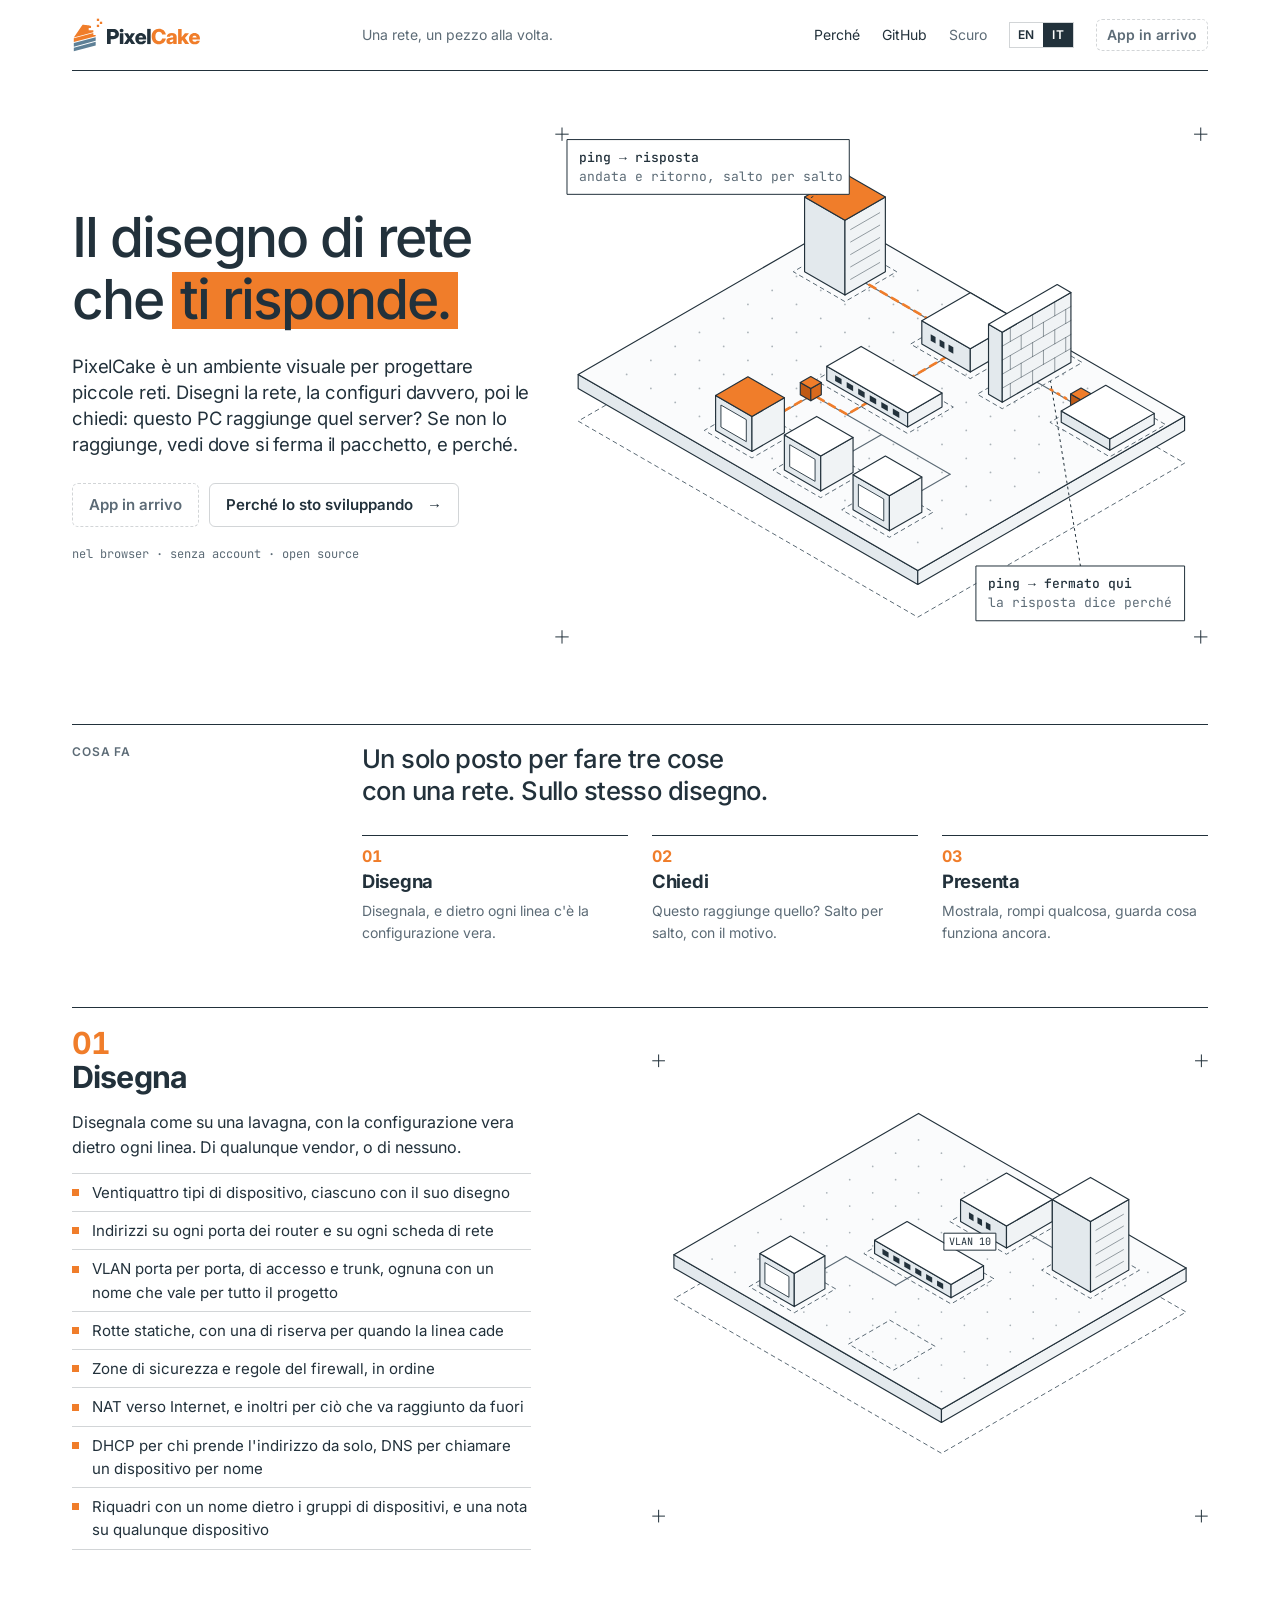
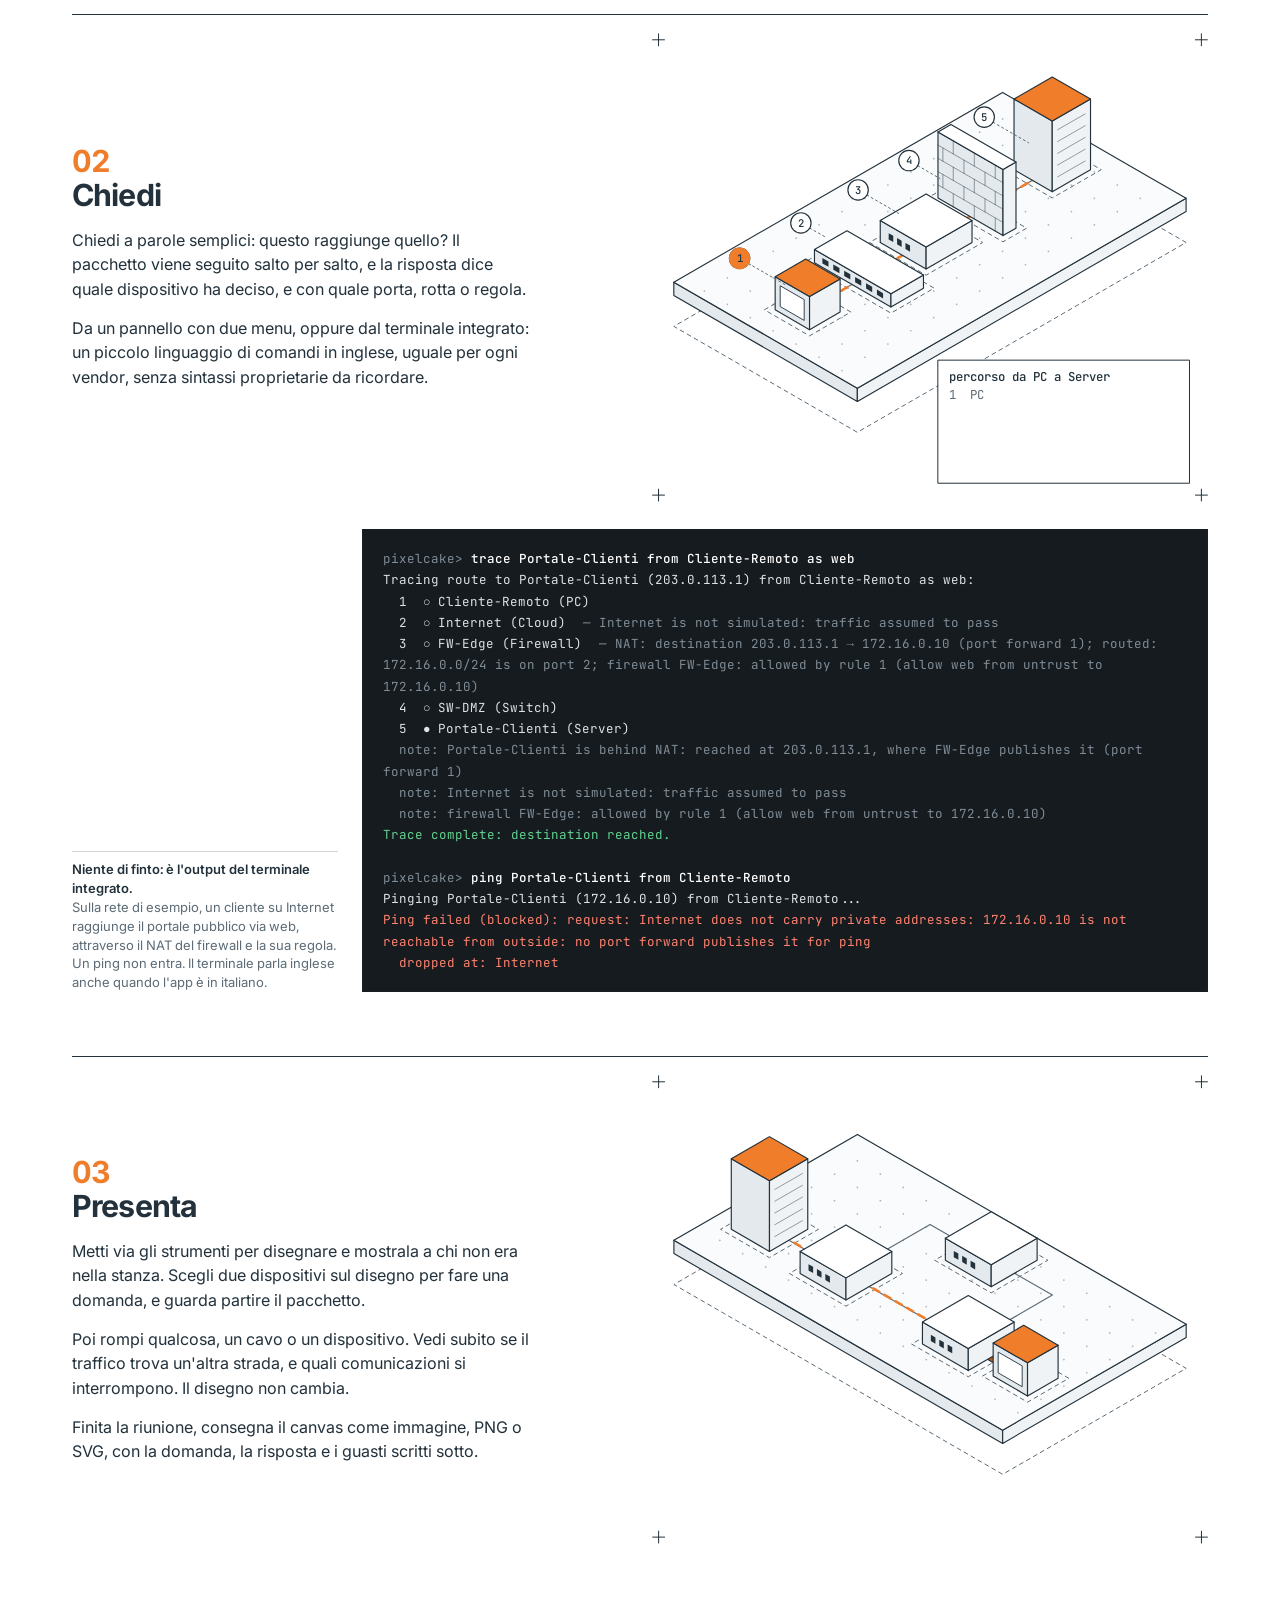
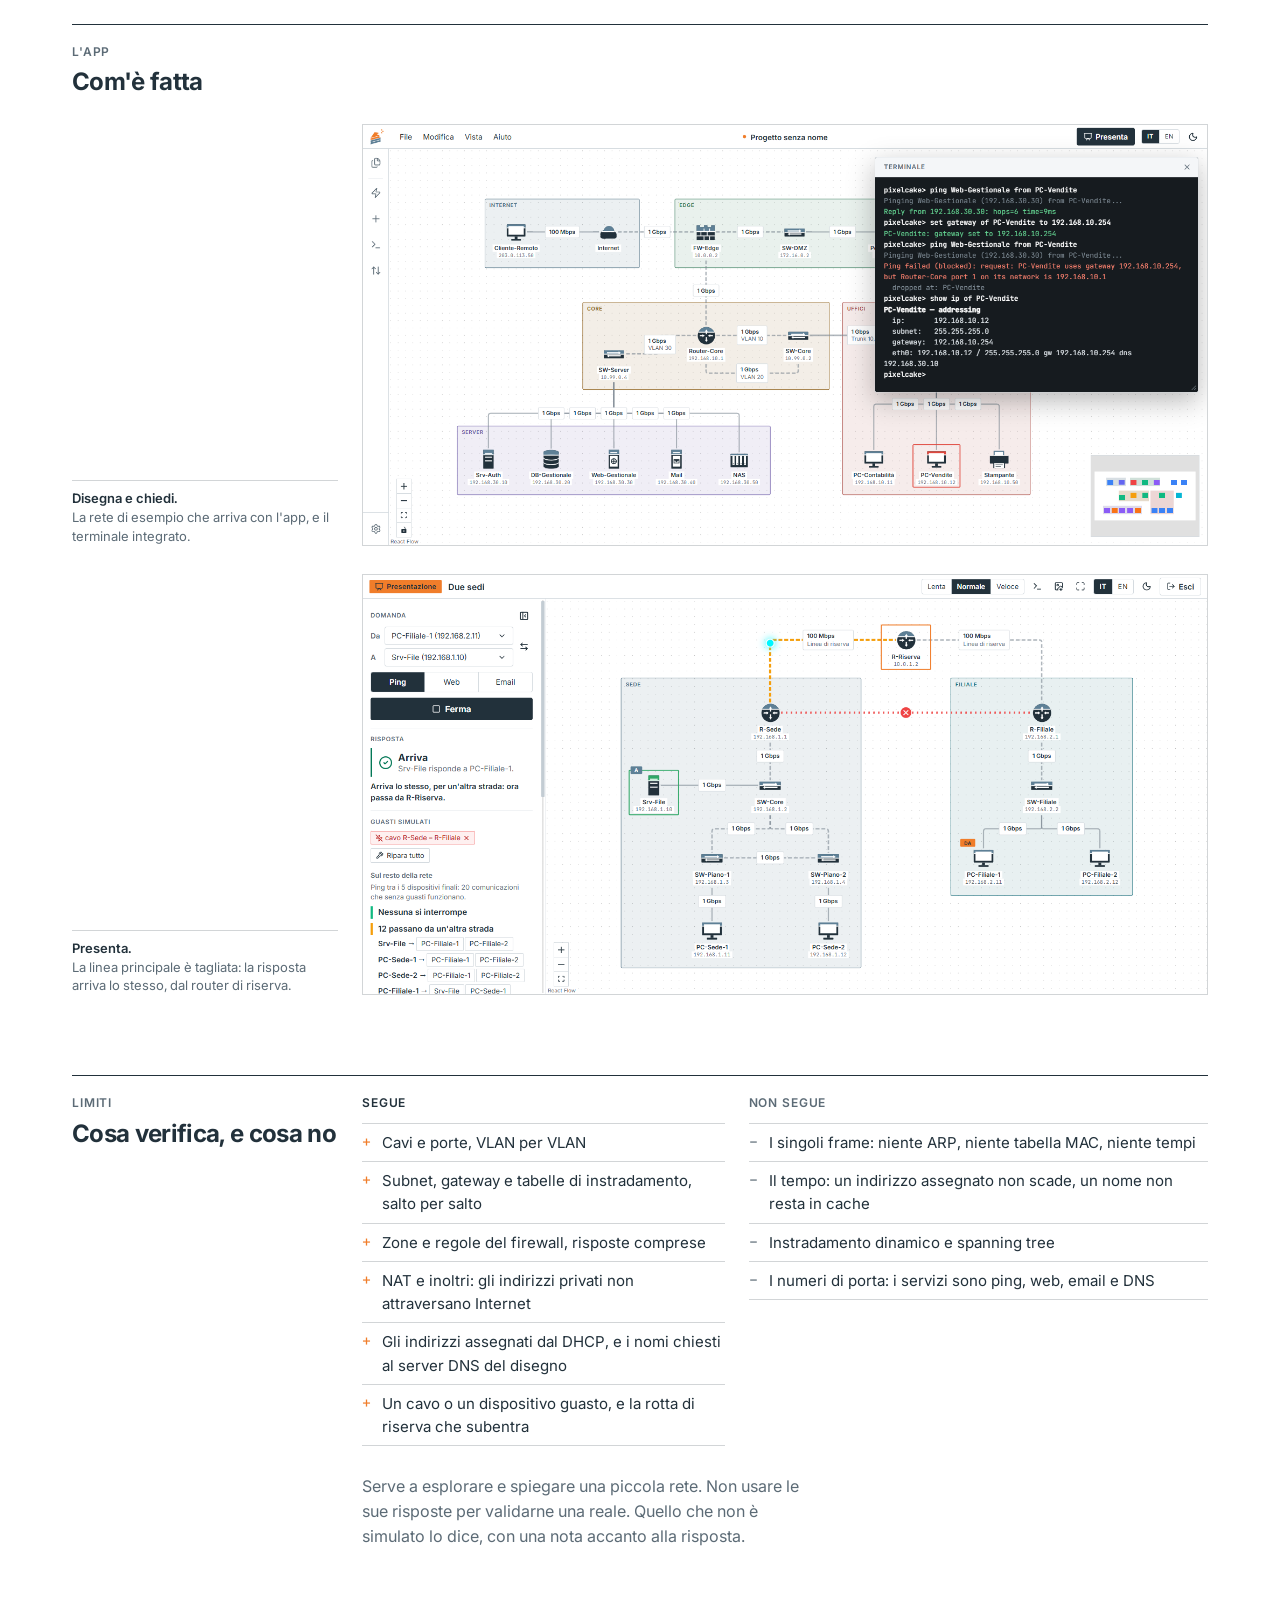
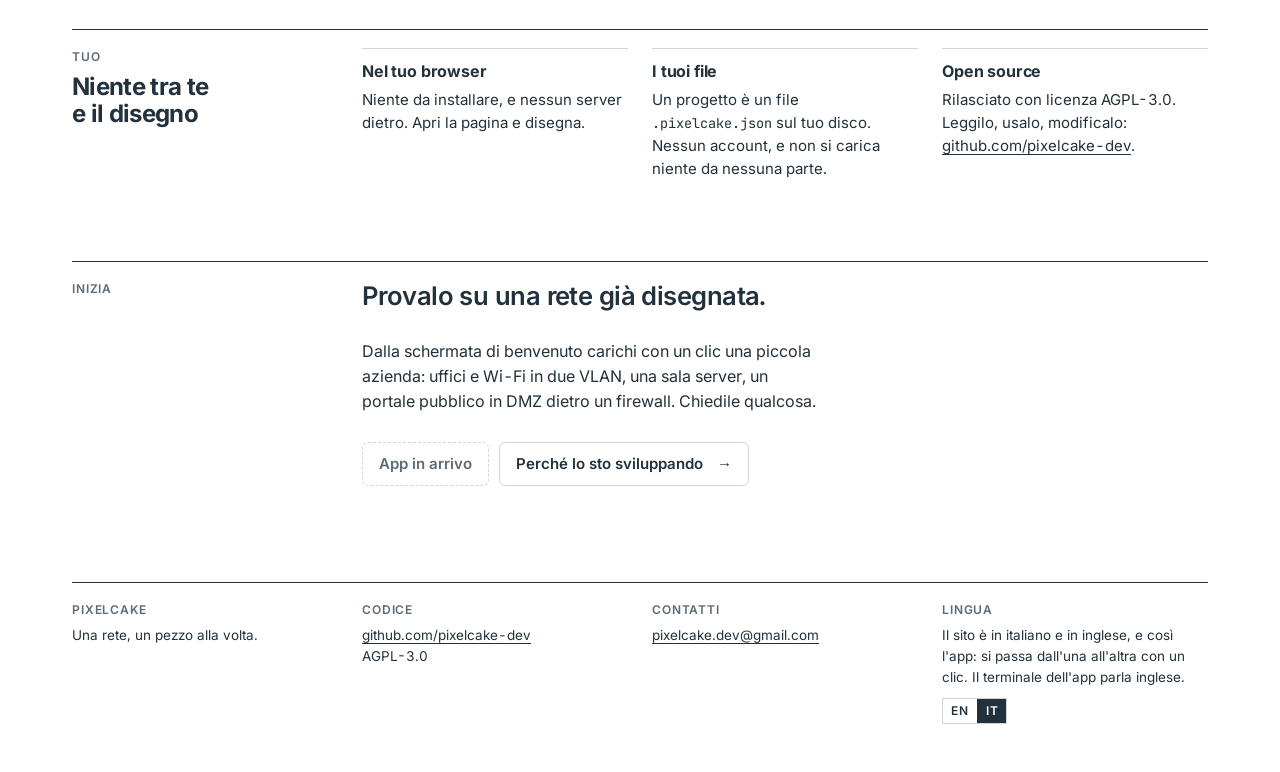
==== it/index.html @ e2aebaeb "The site in Italian: it/ with the same pages, EN | IT in the masthead and the footer, hreflang and c" ====
<!DOCTYPE html>
<html lang="it">

<head>
    <meta charset="UTF-8">
    <meta name="viewport" content="width=device-width, initial-scale=1.0">
    <title>PixelCake - Una rete, un pezzo alla volta.</title>
    <meta name="description"
        content="Un ambiente visuale per progettare reti, nel browser. Disegni una rete, la configuri, poi le chiedi: questo PC raggiunge quel server? Gratuito e open source.">

    <!-- The same page in the other language -->
    <link rel="canonical" href="https://pixelcake.dev/it/">
    <link rel="alternate" hreflang="en" href="https://pixelcake.dev/">
    <link rel="alternate" hreflang="it" href="https://pixelcake.dev/it/">
    <link rel="alternate" hreflang="x-default" href="https://pixelcake.dev/">

    <!-- Favicon -->
    <link rel="icon" href="../assets/favicon.ico" sizes="48x48">
    <link rel="icon" href="../assets/favicon.svg" type="image/svg+xml">
    <link rel="apple-touch-icon" href="../assets/pixelcake-256.png">

    <!-- Open Graph / Facebook -->
    <meta property="og:type" content="website">
    <meta property="og:locale" content="it_IT">
    <meta property="og:locale:alternate" content="en_GB">
    <meta property="og:url" content="https://pixelcake.dev/it/">
    <meta property="og:title" content="PixelCake - Il disegno di rete che ti risponde.">
    <meta property="og:description"
        content="Disegni una rete, la configuri, poi le chiedi: questo PC raggiunge quel server? Funziona nel browser. Gratuito e open source.">
    <meta property="og:image" content="https://pixelcake.dev/assets/screenshot-it.png">

    <!-- Twitter -->
    <meta property="twitter:card" content="summary_large_image">
    <meta property="twitter:url" content="https://pixelcake.dev/it/">
    <meta property="twitter:title" content="PixelCake - Il disegno di rete che ti risponde.">
    <meta property="twitter:description"
        content="Disegni una rete, la configuri, poi le chiedi: questo PC raggiunge quel server? Funziona nel browser. Gratuito e open source.">
    <meta property="twitter:image" content="https://pixelcake.dev/assets/screenshot-it.png">

    <link rel="preload" href="../assets/fonts/inter-latin-wght-normal.woff2" as="font" type="font/woff2" crossorigin>
    <link rel="stylesheet" href="../assets/site.css">
    <script src="../assets/site.js"></script>
</head>

<body>
    <div class="page">

        <header class="masthead grid">
            <a class="brand" href="./index.html" aria-label="PixelCake, pagina iniziale">
                <img class="only-light" src="../assets/pixelcake-orizzontale-colore.svg" alt="PixelCake" width="132" height="38">
                <img class="only-dark" src="../assets/pixelcake-orizzontale-negativo.svg" alt="PixelCake" width="132" height="38">
            </a>
            <span class="motto">Una rete, un pezzo alla volta.</span>
            <nav class="nav" aria-label="Principale">
                <a href="./why.html">Perché</a>
                <a href="https://github.com/pixelcake-dev" target="_blank" rel="noopener">GitHub</a>
                <button class="theme-toggle" type="button">Scuro</button>
                <div class="lang" role="group" aria-label="Lingua">
                    <a href="../index.html" hreflang="en" lang="en" title="English" aria-label="English">EN</a>
                    <span lang="it" title="Italiano" aria-current="true">IT</span>
                </div>
                <span class="button soon" aria-disabled="true">App in arrivo</span>
            </nav>
        </header>

        <main>
            <div class="hero grid">
                <div class="hero-text">
                    <h1>Il disegno di rete che <em>ti risponde.</em></h1>
                    <p class="lead">
                        PixelCake è un ambiente visuale per progettare piccole reti. Disegni la rete,
                        la configuri davvero, poi le chiedi: questo PC raggiunge quel server?
                        Se non lo raggiunge, vedi dove si ferma il pacchetto, e perché.
                    </p>
                    <div class="actions">
                        <span class="button soon" aria-disabled="true">App in arrivo</span>
                        <a class="button quiet" href="./why.html">Perché lo sto sviluppando</a>
                    </div>
                    <p class="strap">nel browser &middot; senza account &middot; open source</p>
                </div>
                <div class="hero-drawing">
                    <!-- drawing:hero -->
                    <svg class="iso" viewBox="-323 -104 727 576" data-still="4.2" role="img" aria-label="Una piccola rete disegnata in prospettiva: un server, un router, un firewall e Internet in fila, uno switch e tre PC davanti. Un pacchetto va da un PC al server e torna indietro lungo una linea segnata in arancione; un secondo pacchetto, da Internet, si ferma al firewall.">
                    <polygon class="iso-foot" points="0.0,52.0 378.3,270.4 81.1,442.0 -297.2,223.6"/>
                    <polygon class="iso-left" points="-297.2,187.2 81.1,405.6 81.1,390.0 -297.2,171.6"/>
                    <polygon class="iso-right" points="378.3,234.0 81.1,405.6 81.1,390.0 378.3,218.4"/>
                    <polygon class="iso-board" points="0.0,0.0 378.3,218.4 81.1,390.0 -297.2,171.6"/>
                    <g class="iso-dots"><circle cx="0.0" cy="31.2" r="1"/><circle cx="-27.0" cy="46.8" r="1"/><circle cx="-54.0" cy="62.4" r="1"/><circle cx="-81.1" cy="78.0" r="1"/><circle cx="-108.1" cy="93.6" r="1"/><circle cx="-135.1" cy="109.2" r="1"/><circle cx="-162.1" cy="124.8" r="1"/><circle cx="-189.1" cy="140.4" r="1"/><circle cx="-216.2" cy="156.0" r="1"/><circle cx="-243.2" cy="171.6" r="1"/><circle cx="27.0" cy="46.8" r="1"/><circle cx="0.0" cy="62.4" r="1"/><circle cx="-27.0" cy="78.0" r="1"/><circle cx="-54.0" cy="93.6" r="1"/><circle cx="-81.1" cy="109.2" r="1"/><circle cx="-108.1" cy="124.8" r="1"/><circle cx="-135.1" cy="140.4" r="1"/><circle cx="-162.1" cy="156.0" r="1"/><circle cx="-189.1" cy="171.6" r="1"/><circle cx="-216.2" cy="187.2" r="1"/><circle cx="54.0" cy="62.4" r="1"/><circle cx="27.0" cy="78.0" r="1"/><circle cx="0.0" cy="93.6" r="1"/><circle cx="-27.0" cy="109.2" r="1"/><circle cx="-54.0" cy="124.8" r="1"/><circle cx="-81.1" cy="140.4" r="1"/><circle cx="-108.1" cy="156.0" r="1"/><circle cx="-135.1" cy="171.6" r="1"/><circle cx="-162.1" cy="187.2" r="1"/><circle cx="-189.1" cy="202.8" r="1"/><circle cx="81.1" cy="78.0" r="1"/><circle cx="54.0" cy="93.6" r="1"/><circle cx="27.0" cy="109.2" r="1"/><circle cx="0.0" cy="124.8" r="1"/><circle cx="-27.0" cy="140.4" r="1"/><circle cx="-54.0" cy="156.0" r="1"/><circle cx="-81.1" cy="171.6" r="1"/><circle cx="-108.1" cy="187.2" r="1"/><circle cx="-135.1" cy="202.8" r="1"/><circle cx="-162.1" cy="218.4" r="1"/><circle cx="108.1" cy="93.6" r="1"/><circle cx="81.1" cy="109.2" r="1"/><circle cx="54.0" cy="124.8" r="1"/><circle cx="27.0" cy="140.4" r="1"/><circle cx="0.0" cy="156.0" r="1"/><circle cx="-27.0" cy="171.6" r="1"/><circle cx="-54.0" cy="187.2" r="1"/><circle cx="-81.1" cy="202.8" r="1"/><circle cx="-108.1" cy="218.4" r="1"/><circle cx="-135.1" cy="234.0" r="1"/><circle cx="135.1" cy="109.2" r="1"/><circle cx="108.1" cy="124.8" r="1"/><circle cx="81.1" cy="140.4" r="1"/><circle cx="54.0" cy="156.0" r="1"/><circle cx="27.0" cy="171.6" r="1"/><circle cx="0.0" cy="187.2" r="1"/><circle cx="-27.0" cy="202.8" r="1"/><circle cx="-54.0" cy="218.4" r="1"/><circle cx="-81.1" cy="234.0" r="1"/><circle cx="-108.1" cy="249.6" r="1"/><circle cx="162.1" cy="124.8" r="1"/><circle cx="135.1" cy="140.4" r="1"/><circle cx="108.1" cy="156.0" r="1"/><circle cx="81.1" cy="171.6" r="1"/><circle cx="54.0" cy="187.2" r="1"/><circle cx="27.0" cy="202.8" r="1"/><circle cx="0.0" cy="218.4" r="1"/><circle cx="-27.0" cy="234.0" r="1"/><circle cx="-54.0" cy="249.6" r="1"/><circle cx="-81.1" cy="265.2" r="1"/><circle cx="189.1" cy="140.4" r="1"/><circle cx="162.1" cy="156.0" r="1"/><circle cx="135.1" cy="171.6" r="1"/><circle cx="108.1" cy="187.2" r="1"/><circle cx="81.1" cy="202.8" r="1"/><circle cx="54.0" cy="218.4" r="1"/><circle cx="27.0" cy="234.0" r="1"/><circle cx="0.0" cy="249.6" r="1"/><circle cx="-27.0" cy="265.2" r="1"/><circle cx="-54.0" cy="280.8" r="1"/><circle cx="216.2" cy="156.0" r="1"/><circle cx="189.1" cy="171.6" r="1"/><circle cx="162.1" cy="187.2" r="1"/><circle cx="135.1" cy="202.8" r="1"/><circle cx="108.1" cy="218.4" r="1"/><circle cx="81.1" cy="234.0" r="1"/><circle cx="54.0" cy="249.6" r="1"/><circle cx="27.0" cy="265.2" r="1"/><circle cx="0.0" cy="280.8" r="1"/><circle cx="-27.0" cy="296.4" r="1"/><circle cx="243.2" cy="171.6" r="1"/><circle cx="216.2" cy="187.2" r="1"/><circle cx="189.1" cy="202.8" r="1"/><circle cx="162.1" cy="218.4" r="1"/><circle cx="135.1" cy="234.0" r="1"/><circle cx="108.1" cy="249.6" r="1"/><circle cx="81.1" cy="265.2" r="1"/><circle cx="54.0" cy="280.8" r="1"/><circle cx="27.0" cy="296.4" r="1"/><circle cx="0.0" cy="312.0" r="1"/><circle cx="270.2" cy="187.2" r="1"/><circle cx="243.2" cy="202.8" r="1"/><circle cx="216.2" cy="218.4" r="1"/><circle cx="189.1" cy="234.0" r="1"/><circle cx="162.1" cy="249.6" r="1"/><circle cx="135.1" cy="265.2" r="1"/><circle cx="108.1" cy="280.8" r="1"/><circle cx="81.1" cy="296.4" r="1"/><circle cx="54.0" cy="312.0" r="1"/><circle cx="27.0" cy="327.6" r="1"/><circle cx="297.2" cy="202.8" r="1"/><circle cx="270.2" cy="218.4" r="1"/><circle cx="243.2" cy="234.0" r="1"/><circle cx="216.2" cy="249.6" r="1"/><circle cx="189.1" cy="265.2" r="1"/><circle cx="162.1" cy="280.8" r="1"/><circle cx="135.1" cy="296.4" r="1"/><circle cx="108.1" cy="312.0" r="1"/><circle cx="81.1" cy="327.6" r="1"/><circle cx="54.0" cy="343.2" r="1"/><circle cx="324.2" cy="218.4" r="1"/><circle cx="297.2" cy="234.0" r="1"/><circle cx="270.2" cy="249.6" r="1"/><circle cx="243.2" cy="265.2" r="1"/><circle cx="216.2" cy="280.8" r="1"/><circle cx="189.1" cy="296.4" r="1"/><circle cx="162.1" cy="312.0" r="1"/><circle cx="135.1" cy="327.6" r="1"/><circle cx="108.1" cy="343.2" r="1"/><circle cx="81.1" cy="358.8" r="1"/></g>
                    <polyline class="iso-cable" points="292.7,225.7 205.8,175.5 139.6,137.3"/>
                    <polyline class="iso-cable" points="139.6,137.3 43.9,192.5"/>
                    <polyline class="iso-cable" points="139.6,137.3 0.0,56.7"/>
                    <polyline class="iso-cable" points="-36.0,194.5 117.1,282.9"/>
                    <polyline class="iso-cable" points="43.9,192.5 2.3,216.6"/>
                    <polyline class="iso-cable" points="-36.0,194.5 -105.8,234.8"/>
                    <polyline class="iso-cable" points="40.5,238.7 -29.3,279.0"/>
                    <polyline class="iso-cable" points="117.1,282.9 47.3,323.2"/>
                    <polygon class="iso-foot" points="290.5,189.0 357.1,227.5 295.0,263.4 228.3,224.9"/>
                    <polygon class="iso-foot" points="236.4,142.2 264.3,158.3 175.2,209.8 147.3,193.7"/>
                    <polygon class="iso-foot" points="139.6,99.3 206.3,137.8 139.6,176.3 73.0,137.8"/>
                    <polygon class="iso-foot" points="18.0,148.7 120.7,208.0 69.8,237.4 -32.9,178.1"/>
                    <polygon class="iso-foot" points="0.0,23.9 57.6,57.2 0.0,90.5 -57.6,57.2"/>
                    <polygon class="iso-foot" points="-108.1,205.9 -54.9,236.6 -103.6,264.7 -156.7,234.0"/>
                    <polygon class="iso-foot" points="-31.5,250.1 21.6,280.8 -27.0,308.9 -80.2,278.2"/>
                    <polygon class="iso-foot" points="45.0,294.3 98.2,325.0 49.5,353.1 -3.6,322.4"/>
                    <polyline class="iso-way stopped" points="292.7,225.2 227.0,187.2"/>
                    <polyline class="iso-way" points="-105.8,234.3 -36.0,194.0 2.3,216.1 43.9,192.0 139.6,136.8 0.0,56.2"/>
                    <g class="iso-px"><animateMotion dur="10s" repeatCount="indefinite" calcMode="linear" keyTimes="0;0.36;0.48;0.84;1" keyPoints="0;1;1;0;0" path="M-105.8 234.3 L-36.0 194.0 L2.3 216.1 L43.9 192.0 L139.6 136.8 L0.0 56.2"/><polygon class="iso-left" points="-11.7,-1.0 0.0,5.7 0.0,-7.8 -11.7,-14.6"/><polygon class="iso-right" points="11.7,-1.0 0.0,5.7 0.0,-7.8 11.7,-14.6"/><polygon class="iso-top" points="0.0,-21.3 11.7,-14.6 0.0,-7.8 -11.7,-14.6"/></g>
                    <g class="iso-px"><animateMotion dur="10s" repeatCount="indefinite" calcMode="linear" keyTimes="0;0.14;1" keyPoints="0;1;1" path="M292.7 225.2 L227.0 187.2"/><animate attributeName="opacity" dur="10s" repeatCount="indefinite" keyTimes="0;0.66;0.72;1" values="1;1;0;0"/><polygon class="iso-left" points="-11.7,-1.0 0.0,5.7 0.0,-7.8 -11.7,-14.6"/><polygon class="iso-right" points="11.7,-1.0 0.0,5.7 0.0,-7.8 11.7,-14.6"/><polygon class="iso-top" points="0.0,-21.3 11.7,-14.6 0.0,-7.8 -11.7,-14.6"/></g>
                    <polygon class="iso-left" points="-45.0,57.2 0.0,83.2 0.0,-0.0 -45.0,-26.0"/><polygon class="iso-right" points="45.0,57.2 0.0,83.2 0.0,-0.0 45.0,-26.0"/><polygon class="iso-top end" points="0.0,-52.0 45.0,-26.0 0.0,-0.0 -45.0,-26.0"/><polyline class="iso-detail" points="38.7,47.0 6.3,65.7"/><polyline class="iso-detail" points="38.7,33.1 6.3,51.8"/><polyline class="iso-detail" points="38.7,19.2 6.3,38.0"/><polyline class="iso-detail" points="38.7,5.4 6.3,24.1"/><polyline class="iso-detail" points="38.7,-8.5 6.3,10.2"/>
                    <polygon class="iso-left" points="85.6,137.8 139.6,169.0 139.6,143.0 85.6,111.8"/><polygon class="iso-right" points="193.6,137.8 139.6,169.0 139.6,143.0 193.6,111.8"/><polygon class="iso-top" points="139.6,80.6 193.6,111.8 139.6,143.0 85.6,111.8"/><polygon class="iso-port" points="95.5,134.2 100.9,137.3 100.9,130.0 95.5,126.9"/><polygon class="iso-port" points="105.4,139.9 110.8,143.0 110.8,135.7 105.4,132.6"/><polygon class="iso-port" points="115.3,145.6 120.7,148.7 120.7,141.4 115.3,138.3"/>
                    <polygon class="iso-left" points="159.9,193.7 175.2,202.5 175.2,124.5 159.9,115.7"/><polygon class="iso-right" points="251.7,158.3 175.2,202.5 175.2,124.5 251.7,80.3"/><polygon class="iso-top" points="236.4,71.5 251.7,80.3 175.2,124.5 159.9,115.7"/><polyline class="iso-detail" points="251.7,142.7 175.2,186.9"/><polyline class="iso-detail" points="251.7,127.1 175.2,171.3"/><polyline class="iso-detail" points="251.7,111.5 175.2,155.7"/><polyline class="iso-detail" points="251.7,95.9 175.2,140.1"/><polyline class="iso-detail" points="233.7,168.7 233.7,153.1"/><polyline class="iso-detail" points="209.0,183.0 209.0,167.4"/><polyline class="iso-detail" points="184.2,197.3 184.2,181.7"/><polyline class="iso-detail" points="245.9,146.1 245.9,130.5"/><polyline class="iso-detail" points="221.1,160.4 221.1,144.8"/><polyline class="iso-detail" points="196.3,174.7 196.3,159.1"/><polyline class="iso-detail" points="233.7,137.5 233.7,121.9"/><polyline class="iso-detail" points="209.0,151.8 209.0,136.2"/><polyline class="iso-detail" points="184.2,166.1 184.2,150.5"/><polyline class="iso-detail" points="245.9,114.9 245.9,99.3"/><polyline class="iso-detail" points="221.1,129.2 221.1,113.6"/><polyline class="iso-detail" points="196.3,143.5 196.3,127.9"/><polyline class="iso-detail" points="233.7,106.3 233.7,90.7"/><polyline class="iso-detail" points="209.0,120.6 209.0,105.0"/><polyline class="iso-detail" points="184.2,134.9 184.2,119.3"/>
                    <polygon class="iso-left" points="-20.3,178.1 69.8,230.1 69.8,214.5 -20.3,162.5"/><polygon class="iso-right" points="108.1,208.0 69.8,230.1 69.8,214.5 108.1,192.4"/><polygon class="iso-top" points="18.0,140.4 108.1,192.4 69.8,214.5 -20.3,162.5"/><polygon class="iso-port" points="-11.0,178.8 -3.8,182.9 -3.8,176.7 -11.0,172.5"/><polygon class="iso-port" points="1.9,186.2 9.1,190.4 9.1,184.1 1.9,180.0"/><polygon class="iso-port" points="14.7,193.6 21.9,197.8 21.9,191.5 14.7,187.4"/><polygon class="iso-port" points="27.6,201.1 34.8,205.2 34.8,199.0 27.6,194.8"/><polygon class="iso-port" points="40.5,208.5 47.7,212.6 47.7,206.4 40.5,202.2"/><polygon class="iso-port" points="53.3,215.9 60.5,220.1 60.5,213.8 53.3,209.7"/>
                    <polygon class="iso-left" points="240.9,224.9 295.0,256.1 295.0,243.6 240.9,212.4"/><polygon class="iso-right" points="344.5,227.5 295.0,256.1 295.0,243.6 344.5,215.0"/><polygon class="iso-top" points="290.5,183.8 344.5,215.0 295.0,243.6 240.9,212.4"/>
                    <polygon class="iso-left" points="-144.1,234.0 -103.6,257.4 -103.6,218.4 -144.1,195.0"/><polygon class="iso-right" points="-67.5,236.6 -103.6,257.4 -103.6,218.4 -67.5,197.6"/><polygon class="iso-top end" points="-108.1,174.2 -67.5,197.6 -103.6,218.4 -144.1,195.0"/><polygon class="iso-screen" points="-137.8,230.4 -109.9,246.5 -109.9,222.0 -137.8,205.9"/>
                    <polygon class="iso-left" points="-67.5,278.2 -27.0,301.6 -27.0,262.6 -67.5,239.2"/><polygon class="iso-right" points="9.0,280.8 -27.0,301.6 -27.0,262.6 9.0,241.8"/><polygon class="iso-top" points="-31.5,218.4 9.0,241.8 -27.0,262.6 -67.5,239.2"/><polygon class="iso-screen" points="-61.2,274.6 -33.3,290.7 -33.3,266.2 -61.2,250.1"/>
                    <polygon class="iso-left" points="9.0,322.4 49.5,345.8 49.5,306.8 9.0,283.4"/><polygon class="iso-right" points="85.6,325.0 49.5,345.8 49.5,306.8 85.6,286.0"/><polygon class="iso-top" points="45.0,262.6 85.6,286.0 49.5,306.8 9.0,283.4"/><polygon class="iso-screen" points="15.3,318.8 43.2,334.9 43.2,310.4 15.3,294.3"/>
                    <polygon class="iso-flash" points="0.0,-52.0 45.0,-26.0 0.0,-0.0 -45.0,-26.0"><animate attributeName="opacity" dur="10s" repeatCount="indefinite" keyTimes="0;0.36;0.375;0.43;1" values="0;0;0.75;0;0"/></polygon>
                    <polygon class="iso-flash" points="-108.1,174.2 -67.5,197.6 -103.6,218.4 -144.1,195.0"><animate attributeName="opacity" dur="10s" repeatCount="indefinite" keyTimes="0;0.84;0.855;0.91;1" values="0;0;0.75;0;0"/></polygon>
                    <path class="iso-cross" d="M222.0 142.7 L232.0 152.7 M232.0 142.7 L222.0 152.7"><animate attributeName="opacity" dur="10s" repeatCount="indefinite" keyTimes="0;0.14;0.16;0.66;0.72;1" values="0;0;1;1;0;0"/></path>
                    <g><path class="iso-leader" d="M4.8 -50.0 L-40.0 -24.0"/><rect class="iso-note" x="-309.2" y="-90.0" width="314" height="61"/><text class="iso-note-text strong" x="-296.2" y="-65.0" xml:space="preserve">ping &#8594; risposta</text><text class="iso-note-text" x="-296.2" y="-44.0" xml:space="preserve">andata e ritorno, salto per salto</text></g>
                    <g><path class="iso-leader" d="M262.3 385.0 L229.0 179.4"/><rect class="iso-note" x="146.3" y="385.0" width="232" height="61"/><text class="iso-note-text strong" x="159.3" y="410.0" xml:space="preserve">ping &#8594; fermato qui</text><text class="iso-note-text" x="159.3" y="431.0" xml:space="preserve">la risposta dice perché</text></g>
                    <path class="iso-mark" d="M-322.2 -96.0 H-308.2 M-315.2 -103.0 V-89.0"/>
                    <path class="iso-mark" d="M-322.2 464.0 H-308.2 M-315.2 457.0 V471.0"/>
                    <path class="iso-mark" d="M389.3 -96.0 H403.3 M396.3 -103.0 V-89.0"/>
                    <path class="iso-mark" d="M389.3 464.0 H403.3 M396.3 457.0 V471.0"/>
                    </svg>
                    <!-- /drawing:hero -->
                </div>
            </div>

            <section class="block grid" aria-labelledby="what-title">
                <div class="c-margin"><span class="label">Cosa fa</span></div>
                <p class="statement" id="what-title">
                    Un solo posto per fare tre cose con una rete. Sullo stesso disegno.
                </p>
                <ol class="index">
                    <li>
                        <a href="#design">
                            <span class="numeral" aria-hidden="true">01</span>
                            <b>Disegna</b>
                            <span class="what">Disegnala, e dietro ogni linea c'è la configurazione vera.</span>
                        </a>
                    </li>
                    <li>
                        <a href="#ask">
                            <span class="numeral" aria-hidden="true">02</span>
                            <b>Chiedi</b>
                            <span class="what">Questo raggiunge quello? Salto per salto, con il motivo.</span>
                        </a>
                    </li>
                    <li>
                        <a href="#present">
                            <span class="numeral" aria-hidden="true">03</span>
                            <b>Presenta</b>
                            <span class="what">Mostrala, rompi qualcosa, guarda cosa funziona ancora.</span>
                        </a>
                    </li>
                </ol>
            </section>

            <section class="block tight grid verb" id="design" aria-labelledby="design-title">
                <div class="verb-text">
                    <span class="numeral" aria-hidden="true">01</span>
                    <h2 id="design-title">Disegna</h2>
                    <p>
                        Disegnala come su una lavagna, con la configurazione vera dietro ogni linea.
                        Di qualunque vendor, o di nessuno.
                    </p>
                    <ul class="pixels">
                        <li>Ventiquattro tipi di dispositivo, ciascuno con il suo disegno</li>
                        <li>Indirizzi su ogni porta dei router e su ogni scheda di rete</li>
                        <li>VLAN porta per porta, di accesso e trunk, ognuna con un nome che vale per tutto il progetto</li>
                        <li>Rotte statiche, con una di riserva per quando la linea cade</li>
                        <li>Zone di sicurezza e regole del firewall, in ordine</li>
                        <li>NAT verso Internet, e inoltri per ciò che va raggiunto da fuori</li>
                        <li>DHCP per chi prende l'indirizzo da solo, DNS per chiamare un dispositivo per nome</li>
                        <li>Riquadri con un nome dietro i gruppi di dispositivi, e una nota su qualunque dispositivo</li>
                    </ul>
                </div>
                <div class="verb-drawing">
                    <!-- drawing:design -->
                    <svg class="iso" viewBox="-314 -70 655 552" data-still="7.4" role="img" aria-label="Una rete mentre viene disegnata: sul canvas ci sono un router, un server, uno switch e un PC. Arriva un secondo PC, si disegna il suo cavo verso lo switch, e accanto compaiono il suo indirizzo, il gateway e la VLAN.">
                    <polygon class="iso-foot" points="0.0,52.0 315.2,234.0 27.0,400.4 -288.2,218.4"/>
                    <polygon class="iso-left" points="-288.2,182.0 27.0,364.0 27.0,348.4 -288.2,166.4"/>
                    <polygon class="iso-right" points="315.2,197.6 27.0,364.0 27.0,348.4 315.2,182.0"/>
                    <polygon class="iso-board" points="0.0,0.0 315.2,182.0 27.0,348.4 -288.2,166.4"/>
                    <g class="iso-dots"><circle cx="0.0" cy="31.2" r="1"/><circle cx="-27.0" cy="46.8" r="1"/><circle cx="-54.0" cy="62.4" r="1"/><circle cx="-81.1" cy="78.0" r="1"/><circle cx="-108.1" cy="93.6" r="1"/><circle cx="-135.1" cy="109.2" r="1"/><circle cx="-162.1" cy="124.8" r="1"/><circle cx="-189.1" cy="140.4" r="1"/><circle cx="-216.2" cy="156.0" r="1"/><circle cx="-243.2" cy="171.6" r="1"/><circle cx="27.0" cy="46.8" r="1"/><circle cx="0.0" cy="62.4" r="1"/><circle cx="-27.0" cy="78.0" r="1"/><circle cx="-54.0" cy="93.6" r="1"/><circle cx="-81.1" cy="109.2" r="1"/><circle cx="-108.1" cy="124.8" r="1"/><circle cx="-135.1" cy="140.4" r="1"/><circle cx="-162.1" cy="156.0" r="1"/><circle cx="-189.1" cy="171.6" r="1"/><circle cx="-216.2" cy="187.2" r="1"/><circle cx="54.0" cy="62.4" r="1"/><circle cx="27.0" cy="78.0" r="1"/><circle cx="0.0" cy="93.6" r="1"/><circle cx="-27.0" cy="109.2" r="1"/><circle cx="-54.0" cy="124.8" r="1"/><circle cx="-81.1" cy="140.4" r="1"/><circle cx="-108.1" cy="156.0" r="1"/><circle cx="-135.1" cy="171.6" r="1"/><circle cx="-162.1" cy="187.2" r="1"/><circle cx="-189.1" cy="202.8" r="1"/><circle cx="81.1" cy="78.0" r="1"/><circle cx="54.0" cy="93.6" r="1"/><circle cx="27.0" cy="109.2" r="1"/><circle cx="0.0" cy="124.8" r="1"/><circle cx="-27.0" cy="140.4" r="1"/><circle cx="-54.0" cy="156.0" r="1"/><circle cx="-81.1" cy="171.6" r="1"/><circle cx="-108.1" cy="187.2" r="1"/><circle cx="-135.1" cy="202.8" r="1"/><circle cx="-162.1" cy="218.4" r="1"/><circle cx="108.1" cy="93.6" r="1"/><circle cx="81.1" cy="109.2" r="1"/><circle cx="54.0" cy="124.8" r="1"/><circle cx="27.0" cy="140.4" r="1"/><circle cx="0.0" cy="156.0" r="1"/><circle cx="-27.0" cy="171.6" r="1"/><circle cx="-54.0" cy="187.2" r="1"/><circle cx="-81.1" cy="202.8" r="1"/><circle cx="-108.1" cy="218.4" r="1"/><circle cx="-135.1" cy="234.0" r="1"/><circle cx="135.1" cy="109.2" r="1"/><circle cx="108.1" cy="124.8" r="1"/><circle cx="81.1" cy="140.4" r="1"/><circle cx="54.0" cy="156.0" r="1"/><circle cx="27.0" cy="171.6" r="1"/><circle cx="0.0" cy="187.2" r="1"/><circle cx="-27.0" cy="202.8" r="1"/><circle cx="-54.0" cy="218.4" r="1"/><circle cx="-81.1" cy="234.0" r="1"/><circle cx="-108.1" cy="249.6" r="1"/><circle cx="162.1" cy="124.8" r="1"/><circle cx="135.1" cy="140.4" r="1"/><circle cx="108.1" cy="156.0" r="1"/><circle cx="81.1" cy="171.6" r="1"/><circle cx="54.0" cy="187.2" r="1"/><circle cx="27.0" cy="202.8" r="1"/><circle cx="0.0" cy="218.4" r="1"/><circle cx="-27.0" cy="234.0" r="1"/><circle cx="-54.0" cy="249.6" r="1"/><circle cx="-81.1" cy="265.2" r="1"/><circle cx="189.1" cy="140.4" r="1"/><circle cx="162.1" cy="156.0" r="1"/><circle cx="135.1" cy="171.6" r="1"/><circle cx="108.1" cy="187.2" r="1"/><circle cx="81.1" cy="202.8" r="1"/><circle cx="54.0" cy="218.4" r="1"/><circle cx="27.0" cy="234.0" r="1"/><circle cx="0.0" cy="249.6" r="1"/><circle cx="-27.0" cy="265.2" r="1"/><circle cx="-54.0" cy="280.8" r="1"/><circle cx="216.2" cy="156.0" r="1"/><circle cx="189.1" cy="171.6" r="1"/><circle cx="162.1" cy="187.2" r="1"/><circle cx="135.1" cy="202.8" r="1"/><circle cx="108.1" cy="218.4" r="1"/><circle cx="81.1" cy="234.0" r="1"/><circle cx="54.0" cy="249.6" r="1"/><circle cx="27.0" cy="265.2" r="1"/><circle cx="0.0" cy="280.8" r="1"/><circle cx="-27.0" cy="296.4" r="1"/><circle cx="243.2" cy="171.6" r="1"/><circle cx="216.2" cy="187.2" r="1"/><circle cx="189.1" cy="202.8" r="1"/><circle cx="162.1" cy="218.4" r="1"/><circle cx="135.1" cy="234.0" r="1"/><circle cx="108.1" cy="249.6" r="1"/><circle cx="81.1" cy="265.2" r="1"/><circle cx="54.0" cy="280.8" r="1"/><circle cx="27.0" cy="296.4" r="1"/><circle cx="0.0" cy="312.0" r="1"/><circle cx="270.2" cy="187.2" r="1"/><circle cx="243.2" cy="202.8" r="1"/><circle cx="216.2" cy="218.4" r="1"/><circle cx="189.1" cy="234.0" r="1"/><circle cx="162.1" cy="249.6" r="1"/><circle cx="135.1" cy="265.2" r="1"/><circle cx="108.1" cy="280.8" r="1"/><circle cx="81.1" cy="296.4" r="1"/><circle cx="54.0" cy="312.0" r="1"/><circle cx="27.0" cy="327.6" r="1"/></g>
                    <polyline class="iso-cable" points="103.6,126.9 12.4,179.5"/>
                    <polyline class="iso-cable" points="103.6,126.9 202.6,184.1"/>
                    <polyline class="iso-cable" points="12.4,179.5 -27.0,202.3"/>
                    <polyline class="iso-cable" points="-85.6,168.5 -27.0,202.3"/>
                    <polyline class="iso-cable" points="-85.6,168.5 -148.6,204.9"/>
                    <polyline class="iso-cable drawn" points="-27.0,202.3 31.5,236.1 -31.5,272.5" stroke-dasharray="140.4" stroke-dashoffset="140.4"><animate attributeName="stroke-dashoffset" dur="9s" repeatCount="indefinite" keyTimes="0;0.22;0.4;0.94;0.98;1" values="140.4;140.4;0;0;140.4;140.4"/></polyline>
                    <polygon class="iso-foot" points="103.6,88.9 170.2,127.4 103.6,165.9 36.9,127.4"/>
                    <polygon class="iso-foot" points="202.6,151.3 260.3,184.6 202.6,217.9 145.0,184.6"/>
                    <polygon class="iso-foot" points="-13.5,135.7 89.2,195.0 38.3,224.4 -64.4,165.1"/>
                    <polygon class="iso-foot" points="-150.9,176.0 -97.7,206.7 -146.4,234.8 -199.5,204.1"/>
                    <polygon class="iso-foot" points="-33.8,243.6 19.4,274.3 -29.3,302.4 -82.4,271.7"/>
                    <polygon class="iso-left" points="49.5,127.4 103.6,158.6 103.6,132.6 49.5,101.4"/><polygon class="iso-right" points="157.6,127.4 103.6,158.6 103.6,132.6 157.6,101.4"/><polygon class="iso-top" points="103.6,70.2 157.6,101.4 103.6,132.6 49.5,101.4"/><polygon class="iso-port" points="59.4,123.8 64.8,126.9 64.8,119.6 59.4,116.5"/><polygon class="iso-port" points="69.4,129.5 74.8,132.6 74.8,125.3 69.4,122.2"/><polygon class="iso-port" points="79.3,135.2 84.7,138.3 84.7,131.0 79.3,127.9"/>
                    <polygon class="iso-left" points="157.6,184.6 202.6,210.6 202.6,127.4 157.6,101.4"/><polygon class="iso-right" points="247.7,184.6 202.6,210.6 202.6,127.4 247.7,101.4"/><polygon class="iso-top" points="202.6,75.4 247.7,101.4 202.6,127.4 157.6,101.4"/><polyline class="iso-detail" points="241.4,174.4 209.0,193.1"/><polyline class="iso-detail" points="241.4,160.5 209.0,179.2"/><polyline class="iso-detail" points="241.4,146.6 209.0,165.4"/><polyline class="iso-detail" points="241.4,132.8 209.0,151.5"/><polyline class="iso-detail" points="241.4,118.9 209.0,137.6"/>
                    <polygon class="iso-left" points="-51.8,165.1 38.3,217.1 38.3,201.5 -51.8,149.5"/><polygon class="iso-right" points="76.6,195.0 38.3,217.1 38.3,201.5 76.6,179.4"/><polygon class="iso-top" points="-13.5,127.4 76.6,179.4 38.3,201.5 -51.8,149.5"/><polygon class="iso-port" points="-42.5,165.8 -35.3,169.9 -35.3,163.7 -42.5,159.5"/><polygon class="iso-port" points="-29.7,173.2 -22.5,177.4 -22.5,171.1 -29.7,167.0"/><polygon class="iso-port" points="-16.8,180.6 -9.6,184.8 -9.6,178.5 -16.8,174.4"/><polygon class="iso-port" points="-3.9,188.1 3.3,192.2 3.3,186.0 -3.9,181.8"/><polygon class="iso-port" points="8.9,195.5 16.1,199.6 16.1,193.4 8.9,189.2"/><polygon class="iso-port" points="21.8,202.9 29.0,207.1 29.0,200.8 21.8,196.7"/>
                    <polygon class="iso-left" points="-186.9,204.1 -146.4,227.5 -146.4,188.5 -186.9,165.1"/><polygon class="iso-right" points="-110.3,206.7 -146.4,227.5 -146.4,188.5 -110.3,167.7"/><polygon class="iso-top" points="-150.9,144.3 -110.3,167.7 -146.4,188.5 -186.9,165.1"/><polygon class="iso-screen" points="-180.6,200.5 -152.7,216.6 -152.7,192.1 -180.6,176.0"/>
                    <g opacity="0"><animate attributeName="opacity" dur="9s" repeatCount="indefinite" keyTimes="0;0.03;0.08;0.94;0.98;1" values="0;0;1;1;0;0"/><animateTransform attributeName="transform" type="translate" dur="9s" repeatCount="indefinite" keyTimes="0;0.04;0.2;1" values="0 -86;0 -86;0 0;0 0" calcMode="spline" keySplines="0 0 1 1;0.3 0 0.2 1;0 0 1 1"/><polygon class="iso-left" points="-69.8,271.7 -29.3,295.1 -29.3,256.1 -69.8,232.7"/><polygon class="iso-right" points="6.8,274.3 -29.3,295.1 -29.3,256.1 6.8,235.3"/><polygon class="iso-top end" points="-33.8,211.9 6.8,235.3 -29.3,256.1 -69.8,232.7"/><polygon class="iso-screen" points="-63.5,268.1 -35.6,284.2 -35.6,259.7 -63.5,243.6"/></g>
                    <g><rect class="iso-tag" x="30.3" y="141.1" width="60.8" height="20"/><text class="iso-tag-text" x="60.7" y="155.1" text-anchor="middle">VLAN 10</text></g>
                    <g opacity="0"><animate attributeName="opacity" dur="9s" repeatCount="indefinite" keyTimes="0;0.4;0.42;0.94;0.96;1" values="0;0;1;1;0;0"/><rect class="iso-tag" x="-29.0" y="202.1" width="53.4" height="20"/><text class="iso-tag-text" x="-2.3" y="216.1" text-anchor="middle">1 Gbps</text></g>
                    <g opacity="0"><animate attributeName="opacity" dur="9s" repeatCount="indefinite" keyTimes="0;0.42;0.44;0.94;0.96;1" values="0;0;1;1;0;0"/><g><path class="iso-leader" d="M-176.2 51.0 L-37.5 238.0"/><rect class="iso-note" x="-292.2" y="-52.0" width="232" height="103"/><text class="iso-note-text strong" x="-279.2" y="-27.0" xml:space="preserve">PC-2</text><text class="iso-note-text" x="-279.2" y="-6.0" xml:space="preserve" opacity="0"><animate attributeName="opacity" dur="9s" repeatCount="indefinite" keyTimes="0;0.48;0.5;0.94;0.98;1" values="0;0;1;1;0;0"/>indirizzo 192.168.10.12</text><text class="iso-note-text" x="-279.2" y="15.0" xml:space="preserve" opacity="0"><animate attributeName="opacity" dur="9s" repeatCount="indefinite" keyTimes="0;0.56;0.58;0.94;0.98;1" values="0;0;1;1;0;0"/>gateway   192.168.10.1</text><text class="iso-note-text" x="-279.2" y="36.0" xml:space="preserve" opacity="0"><animate attributeName="opacity" dur="9s" repeatCount="indefinite" keyTimes="0;0.64;0.66;0.94;0.98;1" values="0;0;1;1;0;0"/>VLAN      10</text></g></g>
                    <path class="iso-mark" d="M-313.2 -62.0 H-299.2 M-306.2 -69.0 V-55.0"/>
                    <path class="iso-mark" d="M-313.2 474.4 H-299.2 M-306.2 467.4 V481.4"/>
                    <path class="iso-mark" d="M326.2 -62.0 H340.2 M333.2 -69.0 V-55.0"/>
                    <path class="iso-mark" d="M326.2 474.4 H340.2 M333.2 467.4 V481.4"/>
                    </svg>
                    <!-- /drawing:design -->
                </div>
            </section>

            <section class="block tight grid verb" id="ask" aria-labelledby="ask-title">
                <div class="verb-text">
                    <span class="numeral" aria-hidden="true">02</span>
                    <h2 id="ask-title">Chiedi</h2>
                    <p>
                        Chiedi a parole semplici: questo raggiunge quello? Il pacchetto viene seguito salto per salto,
                        e la risposta dice quale dispositivo ha deciso, e con quale porta, rotta
                        o regola.
                    </p>
                    <p>
                        Da un pannello con due menu, oppure dal terminale integrato: un piccolo
                        linguaggio di comandi in inglese, uguale per ogni vendor, senza sintassi proprietarie da ricordare.
                    </p>
                </div>
                <div class="verb-drawing">
                    <!-- drawing:ask -->
                    <svg class="iso" viewBox="-413 -70 655 552" data-still="8.6" role="img" aria-label="Un pacchetto va da un PC a un server passando da uno switch, un router e un firewall. Ogni dispositivo che attraversa prende il suo numero, e una nota elenca i cinque salti con quello che ha fatto ciascun dispositivo.">
                    <polygon class="iso-foot" points="0.0,52.0 216.2,176.8 -171.1,400.4 -387.3,275.6"/>
                    <polygon class="iso-left" points="-387.3,239.2 -171.1,364.0 -171.1,348.4 -387.3,223.6"/>
                    <polygon class="iso-right" points="216.2,140.4 -171.1,364.0 -171.1,348.4 216.2,124.8"/>
                    <polygon class="iso-board" points="0.0,0.0 216.2,124.8 -171.1,348.4 -387.3,223.6"/>
                    <g class="iso-dots"><circle cx="0.0" cy="31.2" r="1"/><circle cx="-27.0" cy="46.8" r="1"/><circle cx="-54.0" cy="62.4" r="1"/><circle cx="-81.1" cy="78.0" r="1"/><circle cx="-108.1" cy="93.6" r="1"/><circle cx="-135.1" cy="109.2" r="1"/><circle cx="-162.1" cy="124.8" r="1"/><circle cx="-189.1" cy="140.4" r="1"/><circle cx="-216.2" cy="156.0" r="1"/><circle cx="-243.2" cy="171.6" r="1"/><circle cx="-270.2" cy="187.2" r="1"/><circle cx="-297.2" cy="202.8" r="1"/><circle cx="-324.2" cy="218.4" r="1"/><circle cx="-351.3" cy="234.0" r="1"/><circle cx="27.0" cy="46.8" r="1"/><circle cx="0.0" cy="62.4" r="1"/><circle cx="-27.0" cy="78.0" r="1"/><circle cx="-54.0" cy="93.6" r="1"/><circle cx="-81.1" cy="109.2" r="1"/><circle cx="-108.1" cy="124.8" r="1"/><circle cx="-135.1" cy="140.4" r="1"/><circle cx="-162.1" cy="156.0" r="1"/><circle cx="-189.1" cy="171.6" r="1"/><circle cx="-216.2" cy="187.2" r="1"/><circle cx="-243.2" cy="202.8" r="1"/><circle cx="-270.2" cy="218.4" r="1"/><circle cx="-297.2" cy="234.0" r="1"/><circle cx="-324.2" cy="249.6" r="1"/><circle cx="54.0" cy="62.4" r="1"/><circle cx="27.0" cy="78.0" r="1"/><circle cx="0.0" cy="93.6" r="1"/><circle cx="-27.0" cy="109.2" r="1"/><circle cx="-54.0" cy="124.8" r="1"/><circle cx="-81.1" cy="140.4" r="1"/><circle cx="-108.1" cy="156.0" r="1"/><circle cx="-135.1" cy="171.6" r="1"/><circle cx="-162.1" cy="187.2" r="1"/><circle cx="-189.1" cy="202.8" r="1"/><circle cx="-216.2" cy="218.4" r="1"/><circle cx="-243.2" cy="234.0" r="1"/><circle cx="-270.2" cy="249.6" r="1"/><circle cx="-297.2" cy="265.2" r="1"/><circle cx="81.1" cy="78.0" r="1"/><circle cx="54.0" cy="93.6" r="1"/><circle cx="27.0" cy="109.2" r="1"/><circle cx="0.0" cy="124.8" r="1"/><circle cx="-27.0" cy="140.4" r="1"/><circle cx="-54.0" cy="156.0" r="1"/><circle cx="-81.1" cy="171.6" r="1"/><circle cx="-108.1" cy="187.2" r="1"/><circle cx="-135.1" cy="202.8" r="1"/><circle cx="-162.1" cy="218.4" r="1"/><circle cx="-189.1" cy="234.0" r="1"/><circle cx="-216.2" cy="249.6" r="1"/><circle cx="-243.2" cy="265.2" r="1"/><circle cx="-270.2" cy="280.8" r="1"/><circle cx="108.1" cy="93.6" r="1"/><circle cx="81.1" cy="109.2" r="1"/><circle cx="54.0" cy="124.8" r="1"/><circle cx="27.0" cy="140.4" r="1"/><circle cx="0.0" cy="156.0" r="1"/><circle cx="-27.0" cy="171.6" r="1"/><circle cx="-54.0" cy="187.2" r="1"/><circle cx="-81.1" cy="202.8" r="1"/><circle cx="-108.1" cy="218.4" r="1"/><circle cx="-135.1" cy="234.0" r="1"/><circle cx="-162.1" cy="249.6" r="1"/><circle cx="-189.1" cy="265.2" r="1"/><circle cx="-216.2" cy="280.8" r="1"/><circle cx="-243.2" cy="296.4" r="1"/><circle cx="135.1" cy="109.2" r="1"/><circle cx="108.1" cy="124.8" r="1"/><circle cx="81.1" cy="140.4" r="1"/><circle cx="54.0" cy="156.0" r="1"/><circle cx="27.0" cy="171.6" r="1"/><circle cx="0.0" cy="187.2" r="1"/><circle cx="-27.0" cy="202.8" r="1"/><circle cx="-54.0" cy="218.4" r="1"/><circle cx="-81.1" cy="234.0" r="1"/><circle cx="-108.1" cy="249.6" r="1"/><circle cx="-135.1" cy="265.2" r="1"/><circle cx="-162.1" cy="280.8" r="1"/><circle cx="-189.1" cy="296.4" r="1"/><circle cx="-216.2" cy="312.0" r="1"/><circle cx="162.1" cy="124.8" r="1"/><circle cx="135.1" cy="140.4" r="1"/><circle cx="108.1" cy="156.0" r="1"/><circle cx="81.1" cy="171.6" r="1"/><circle cx="54.0" cy="187.2" r="1"/><circle cx="27.0" cy="202.8" r="1"/><circle cx="0.0" cy="218.4" r="1"/><circle cx="-27.0" cy="234.0" r="1"/><circle cx="-54.0" cy="249.6" r="1"/><circle cx="-81.1" cy="265.2" r="1"/><circle cx="-108.1" cy="280.8" r="1"/><circle cx="-135.1" cy="296.4" r="1"/><circle cx="-162.1" cy="312.0" r="1"/><circle cx="-189.1" cy="327.6" r="1"/></g>
                    <polyline class="iso-cable" points="-229.7,256.4 58.5,90.0"/>
                    <polygon class="iso-foot" points="-231.9,228.0 -178.8,258.7 -227.4,286.8 -280.6,256.1"/>
                    <polygon class="iso-foot" points="-183.3,171.3 -80.6,230.6 -131.5,260.0 -234.2,200.7"/>
                    <polygon class="iso-foot" points="-90.1,138.3 -23.4,176.8 -90.1,215.3 -156.7,176.8"/>
                    <polygon class="iso-foot" points="-60.8,108.4 28.4,159.9 0.5,176.0 -88.7,124.5"/>
                    <polygon class="iso-foot" points="58.5,57.7 116.2,91.0 58.5,124.3 0.9,91.0"/>
                    <polyline class="iso-way" points="-229.7,256.4 58.5,90.0"/>
                    <g class="iso-px"><animateMotion dur="10s" repeatCount="indefinite" calcMode="linear" keyTimes="0;0.6;1" keyPoints="0;1;1" path="M-229.7 256.4 L58.5 90.0"/><animate attributeName="opacity" dur="10s" repeatCount="indefinite" keyTimes="0;0.6;0.63;1" values="1;1;0;0"/><polygon class="iso-left" points="-11.7,-1.0 0.0,5.7 0.0,-7.8 -11.7,-14.6"/><polygon class="iso-right" points="11.7,-1.0 0.0,5.7 0.0,-7.8 11.7,-14.6"/><polygon class="iso-top" points="0.0,-21.3 11.7,-14.6 0.0,-7.8 -11.7,-14.6"/></g>
                    <polygon class="iso-left" points="13.5,91.0 58.5,117.0 58.5,33.8 13.5,7.8"/><polygon class="iso-right" points="103.6,91.0 58.5,117.0 58.5,33.8 103.6,7.8"/><polygon class="iso-top end" points="58.5,-18.2 103.6,7.8 58.5,33.8 13.5,7.8"/><polyline class="iso-detail" points="97.3,80.8 64.8,99.5"/><polyline class="iso-detail" points="97.3,66.9 64.8,85.6"/><polyline class="iso-detail" points="97.3,53.0 64.8,71.8"/><polyline class="iso-detail" points="97.3,39.2 64.8,57.9"/><polyline class="iso-detail" points="97.3,25.3 64.8,44.0"/>
                    <polygon class="iso-left" points="-76.1,124.5 0.5,168.7 0.5,90.7 -76.1,46.5"/><polygon class="iso-right" points="15.8,159.9 0.5,168.7 0.5,90.7 15.8,81.9"/><polygon class="iso-top" points="-60.8,37.7 15.8,81.9 0.5,90.7 -76.1,46.5"/><polyline class="iso-detail" points="-76.1,108.9 0.5,153.1"/><polyline class="iso-detail" points="-76.1,93.3 0.5,137.5"/><polyline class="iso-detail" points="-76.1,77.7 0.5,121.9"/><polyline class="iso-detail" points="-76.1,62.1 0.5,106.3"/><polyline class="iso-detail" points="-58.1,134.9 -58.1,119.3"/><polyline class="iso-detail" points="-33.3,149.2 -33.3,133.6"/><polyline class="iso-detail" points="-8.6,163.5 -8.6,147.9"/><polyline class="iso-detail" points="-70.3,112.3 -70.3,96.7"/><polyline class="iso-detail" points="-45.5,126.6 -45.5,111.0"/><polyline class="iso-detail" points="-20.7,140.9 -20.7,125.3"/><polyline class="iso-detail" points="-58.1,103.7 -58.1,88.1"/><polyline class="iso-detail" points="-33.3,118.0 -33.3,102.4"/><polyline class="iso-detail" points="-8.6,132.3 -8.6,116.7"/><polyline class="iso-detail" points="-70.3,81.1 -70.3,65.5"/><polyline class="iso-detail" points="-45.5,95.4 -45.5,79.8"/><polyline class="iso-detail" points="-20.7,109.7 -20.7,94.1"/><polyline class="iso-detail" points="-58.1,72.5 -58.1,56.9"/><polyline class="iso-detail" points="-33.3,86.8 -33.3,71.2"/><polyline class="iso-detail" points="-8.6,101.1 -8.6,85.5"/>
                    <polygon class="iso-left" points="-144.1,176.8 -90.1,208.0 -90.1,182.0 -144.1,150.8"/><polygon class="iso-right" points="-36.0,176.8 -90.1,208.0 -90.1,182.0 -36.0,150.8"/><polygon class="iso-top" points="-90.1,119.6 -36.0,150.8 -90.1,182.0 -144.1,150.8"/><polygon class="iso-port" points="-134.2,173.2 -128.8,176.3 -128.8,169.0 -134.2,165.9"/><polygon class="iso-port" points="-124.3,178.9 -118.9,182.0 -118.9,174.7 -124.3,171.6"/><polygon class="iso-port" points="-114.4,184.6 -109.0,187.7 -109.0,180.4 -114.4,177.3"/>
                    <polygon class="iso-left" points="-221.6,200.7 -131.5,252.7 -131.5,237.1 -221.6,185.1"/><polygon class="iso-right" points="-93.2,230.6 -131.5,252.7 -131.5,237.1 -93.2,215.0"/><polygon class="iso-top" points="-183.3,163.0 -93.2,215.0 -131.5,237.1 -221.6,185.1"/><polygon class="iso-port" points="-212.3,201.4 -205.1,205.5 -205.1,199.3 -212.3,195.1"/><polygon class="iso-port" points="-199.4,208.8 -192.2,213.0 -192.2,206.7 -199.4,202.6"/><polygon class="iso-port" points="-186.6,216.2 -179.4,220.4 -179.4,214.2 -186.6,210.0"/><polygon class="iso-port" points="-173.7,223.7 -166.5,227.8 -166.5,221.6 -173.7,217.4"/><polygon class="iso-port" points="-160.8,231.1 -153.6,235.3 -153.6,229.0 -160.8,224.9"/><polygon class="iso-port" points="-148.0,238.5 -140.8,242.7 -140.8,236.5 -148.0,232.3"/>
                    <polygon class="iso-left" points="-267.9,256.1 -227.4,279.5 -227.4,240.5 -267.9,217.1"/><polygon class="iso-right" points="-191.4,258.7 -227.4,279.5 -227.4,240.5 -191.4,219.7"/><polygon class="iso-top end" points="-231.9,196.3 -191.4,219.7 -227.4,240.5 -267.9,217.1"/><polygon class="iso-screen" points="-261.6,252.5 -233.7,268.6 -233.7,244.1 -261.6,228.0"/>
                    <line class="iso-stem" x1="-299.4" y1="201.5" x2="-255.3" y2="227.0"/>
                    <circle class="iso-badge" cx="-309.8" cy="195.5" r="12"/><text class="iso-badge-text" x="-309.8" y="200.0" text-anchor="middle">1</text><g opacity="0"><animate attributeName="opacity" dur="10s" repeatCount="indefinite" keyTimes="0;0.94;0.98;0.999;1" values="1;1;0;0;1"/><circle class="iso-badge on" cx="-309.8" cy="195.5" r="12"/><text class="iso-badge-text on" x="-309.8" y="200.0" text-anchor="middle">1</text></g>
                    <polygon class="iso-flash" points="-231.9,196.3 -191.4,219.7 -227.4,240.5 -267.9,217.1"><animate attributeName="opacity" dur="10s" repeatCount="indefinite" keyTimes="0;1" values="0;0"/></polygon>
                    <line class="iso-stem" x1="-227.2" y1="159.8" x2="-207.8" y2="170.9"/>
                    <circle class="iso-badge" cx="-237.6" cy="153.8" r="12"/><text class="iso-badge-text" x="-237.6" y="158.3" text-anchor="middle">2</text><g opacity="0"><animate attributeName="opacity" dur="10s" repeatCount="indefinite" keyTimes="0;0.15;0.17;0.94;0.98;1" values="0;0;1;1;0;0"/><circle class="iso-badge on" cx="-237.6" cy="153.8" r="12"/><text class="iso-badge-text on" x="-237.6" y="158.3" text-anchor="middle">2</text></g>
                    <polygon class="iso-flash" points="-183.3,163.0 -93.2,215.0 -131.5,237.1 -221.6,185.1"><animate attributeName="opacity" dur="10s" repeatCount="indefinite" keyTimes="0;0.15;0.165;0.22;1" values="0;0;0.75;0;0"/></polygon>
                    <line class="iso-stem" x1="-159.8" y1="120.9" x2="-122.5" y2="142.5"/>
                    <circle class="iso-badge" cx="-170.2" cy="114.9" r="12"/><text class="iso-badge-text" x="-170.2" y="119.4" text-anchor="middle">3</text><g opacity="0"><animate attributeName="opacity" dur="10s" repeatCount="indefinite" keyTimes="0;0.291;0.311;0.94;0.98;1" values="0;0;1;1;0;0"/><circle class="iso-badge on" cx="-170.2" cy="114.9" r="12"/><text class="iso-badge-text on" x="-170.2" y="119.4" text-anchor="middle">3</text></g>
                    <polygon class="iso-flash" points="-90.1,119.6 -36.0,150.8 -90.1,182.0 -144.1,150.8"><animate attributeName="opacity" dur="10s" repeatCount="indefinite" keyTimes="0;0.291;0.306;0.361;1" values="0;0;0.75;0;0"/></polygon>
                    <line class="iso-stem" x1="-99.9" y1="86.3" x2="-73.9" y2="101.4"/>
                    <circle class="iso-badge" cx="-110.3" cy="80.3" r="12"/><text class="iso-badge-text" x="-110.3" y="84.8" text-anchor="middle">4</text><g opacity="0"><animate attributeName="opacity" dur="10s" repeatCount="indefinite" keyTimes="0;0.415;0.435;0.94;0.98;1" values="0;0;1;1;0;0"/><circle class="iso-badge on" cx="-110.3" cy="80.3" r="12"/><text class="iso-badge-text on" x="-110.3" y="84.8" text-anchor="middle">4</text></g>
                    <polygon class="iso-flash" points="-60.8,37.7 15.8,81.9 0.5,90.7 -76.1,46.5"><animate attributeName="opacity" dur="10s" repeatCount="indefinite" keyTimes="0;0.415;0.43;0.485;1" values="0;0;0.75;0;0"/></polygon>
                    <line class="iso-stem" x1="-11.2" y1="35.1" x2="30.6" y2="59.3"/>
                    <circle class="iso-badge" cx="-21.6" cy="29.1" r="12"/><text class="iso-badge-text" x="-21.6" y="33.6" text-anchor="middle">5</text><g opacity="0"><animate attributeName="opacity" dur="10s" repeatCount="indefinite" keyTimes="0;0.6;0.62;0.94;0.98;1" values="0;0;1;1;0;0"/><circle class="iso-badge on" cx="-21.6" cy="29.1" r="12"/><text class="iso-badge-text on" x="-21.6" y="33.6" text-anchor="middle">5</text></g>
                    <polygon class="iso-flash" points="58.5,-18.2 103.6,7.8 58.5,33.8 13.5,7.8"><animate attributeName="opacity" dur="10s" repeatCount="indefinite" keyTimes="0;0.6;0.615;0.67;1" values="0;0;0.75;0;0"/></polygon>
                    <g><rect class="iso-note" x="-75.8" y="315.4" width="296" height="145"/><text class="iso-note-text strong" x="-62.8" y="340.4" xml:space="preserve">percorso da PC a Server</text><text class="iso-note-text" x="-62.8" y="361.4" xml:space="preserve"><animate attributeName="opacity" dur="10s" repeatCount="indefinite" keyTimes="0;0.94;0.98;0.999;1" values="1;1;0;0;1"/>1  PC</text><text class="iso-note-text" x="-62.8" y="382.4" xml:space="preserve" opacity="0"><animate attributeName="opacity" dur="10s" repeatCount="indefinite" keyTimes="0;0.15;0.17;0.94;0.98;1" values="0;0;1;1;0;0"/>2  Switch</text><text class="iso-note-text" x="-62.8" y="403.4" xml:space="preserve" opacity="0"><animate attributeName="opacity" dur="10s" repeatCount="indefinite" keyTimes="0;0.291;0.311;0.94;0.98;1" values="0;0;1;1;0;0"/>3  Router    instrada, porta 2</text><text class="iso-note-text" x="-62.8" y="424.4" xml:space="preserve" opacity="0"><animate attributeName="opacity" dur="10s" repeatCount="indefinite" keyTimes="0;0.415;0.435;0.94;0.98;1" values="0;0;1;1;0;0"/>4  Firewall  permette, regola 1</text><text class="iso-note-text" x="-62.8" y="445.4" xml:space="preserve" opacity="0"><animate attributeName="opacity" dur="10s" repeatCount="indefinite" keyTimes="0;0.6;0.62;0.94;0.98;1" values="0;0;1;1;0;0"/>5  Server    raggiunto</text></g>
                    <path class="iso-mark" d="M-412.3 -62.0 H-398.3 M-405.3 -69.0 V-55.0"/>
                    <path class="iso-mark" d="M-412.3 474.4 H-398.3 M-405.3 467.4 V481.4"/>
                    <path class="iso-mark" d="M227.2 -62.0 H241.2 M234.2 -69.0 V-55.0"/>
                    <path class="iso-mark" d="M227.2 474.4 H241.2 M234.2 467.4 V481.4"/>
                    </svg>
                    <!-- /drawing:ask -->
                </div>
                <figure class="wide">
<div class="terminal"><span class="prompt">pixelcake&gt;</span> <span class="cmd">trace Portale-Clienti from Cliente-Remoto as web</span>
Tracing route to Portale-Clienti (203.0.113.1) from Cliente-Remoto as web:
  1  ○ Cliente-Remoto (PC)
  2  ○ Internet (Cloud)  <span class="dim">— Internet is not simulated: traffic assumed to pass</span>
  3  ○ FW-Edge (Firewall)  <span class="dim">— NAT: destination 203.0.113.1 → 172.16.0.10 (port forward 1); routed: 172.16.0.0/24 is on port 2; firewall FW-Edge: allowed by rule 1 (allow web from untrust to 172.16.0.10)</span>
  4  ○ SW-DMZ (Switch)
  5  ● Portale-Clienti (Server)
<span class="dim">  note: Portale-Clienti is behind NAT: reached at 203.0.113.1, where FW-Edge publishes it (port forward 1)
  note: Internet is not simulated: traffic assumed to pass
  note: firewall FW-Edge: allowed by rule 1 (allow web from untrust to 172.16.0.10)</span>
<span class="good">Trace complete: destination reached.</span>

<span class="prompt">pixelcake&gt;</span> <span class="cmd">ping Portale-Clienti from Cliente-Remoto</span>
Pinging Portale-Clienti (172.16.0.10) from Cliente-Remoto...
<span class="bad">Ping failed (blocked): request: Internet does not carry private addresses: 172.16.0.10 is not reachable from outside: no port forward publishes it for ping
  dropped at: Internet</span></div>
                    <figcaption>
                        <b>Niente di finto: è l'output del terminale integrato.</b>
                        Sulla rete di esempio, un cliente su Internet raggiunge il portale pubblico via
                        web, attraverso il NAT del firewall e la sua regola. Un ping non entra.
                        Il terminale parla inglese anche quando l'app è in italiano.
                    </figcaption>
                </figure>
            </section>

            <section class="block tight grid verb" id="present" aria-labelledby="present-title">
                <div class="verb-text">
                    <span class="numeral" aria-hidden="true">03</span>
                    <h2 id="present-title">Presenta</h2>
                    <p>
                        Metti via gli strumenti per disegnare e mostrala a chi non era nella stanza.
                        Scegli due dispositivi sul disegno per fare una domanda, e guarda partire il pacchetto.
                    </p>
                    <p>
                        Poi rompi qualcosa, un cavo o un dispositivo. Vedi subito se il traffico trova
                        un'altra strada, e quali comunicazioni si interrompono. Il disegno non cambia.
                    </p>
                    <p>
                        Finita la riunione, consegna il canvas come immagine, PNG o SVG, con la domanda,
                        la risposta e i guasti scritti sotto.
                    </p>
                </div>
                <div class="verb-drawing">
                    <!-- drawing:present -->
                    <svg class="iso" viewBox="-242 -70 655 552" data-still="10.6" role="img" aria-label="Due sedi unite da una linea principale, con un terzo router di riserva. Un pacchetto passa dalla linea principale; la linea viene tagliata, e il pacchetto successivo fa il giro dal router di riserva e arriva lo stesso.">
                    <polygon class="iso-foot" points="0.0,52.0 387.3,275.6 171.1,400.4 -216.2,176.8"/>
                    <polygon class="iso-left" points="-216.2,140.4 171.1,364.0 171.1,348.4 -216.2,124.8"/>
                    <polygon class="iso-right" points="387.3,239.2 171.1,364.0 171.1,348.4 387.3,223.6"/>
                    <polygon class="iso-board" points="0.0,0.0 387.3,223.6 171.1,348.4 -216.2,124.8"/>
                    <g class="iso-dots"><circle cx="0.0" cy="31.2" r="1"/><circle cx="-27.0" cy="46.8" r="1"/><circle cx="-54.0" cy="62.4" r="1"/><circle cx="-81.1" cy="78.0" r="1"/><circle cx="-108.1" cy="93.6" r="1"/><circle cx="-135.1" cy="109.2" r="1"/><circle cx="-162.1" cy="124.8" r="1"/><circle cx="27.0" cy="46.8" r="1"/><circle cx="0.0" cy="62.4" r="1"/><circle cx="-27.0" cy="78.0" r="1"/><circle cx="-54.0" cy="93.6" r="1"/><circle cx="-81.1" cy="109.2" r="1"/><circle cx="-108.1" cy="124.8" r="1"/><circle cx="-135.1" cy="140.4" r="1"/><circle cx="54.0" cy="62.4" r="1"/><circle cx="27.0" cy="78.0" r="1"/><circle cx="0.0" cy="93.6" r="1"/><circle cx="-27.0" cy="109.2" r="1"/><circle cx="-54.0" cy="124.8" r="1"/><circle cx="-81.1" cy="140.4" r="1"/><circle cx="-108.1" cy="156.0" r="1"/><circle cx="81.1" cy="78.0" r="1"/><circle cx="54.0" cy="93.6" r="1"/><circle cx="27.0" cy="109.2" r="1"/><circle cx="0.0" cy="124.8" r="1"/><circle cx="-27.0" cy="140.4" r="1"/><circle cx="-54.0" cy="156.0" r="1"/><circle cx="-81.1" cy="171.6" r="1"/><circle cx="108.1" cy="93.6" r="1"/><circle cx="81.1" cy="109.2" r="1"/><circle cx="54.0" cy="124.8" r="1"/><circle cx="27.0" cy="140.4" r="1"/><circle cx="0.0" cy="156.0" r="1"/><circle cx="-27.0" cy="171.6" r="1"/><circle cx="-54.0" cy="187.2" r="1"/><circle cx="135.1" cy="109.2" r="1"/><circle cx="108.1" cy="124.8" r="1"/><circle cx="81.1" cy="140.4" r="1"/><circle cx="54.0" cy="156.0" r="1"/><circle cx="27.0" cy="171.6" r="1"/><circle cx="0.0" cy="187.2" r="1"/><circle cx="-27.0" cy="202.8" r="1"/><circle cx="162.1" cy="124.8" r="1"/><circle cx="135.1" cy="140.4" r="1"/><circle cx="108.1" cy="156.0" r="1"/><circle cx="81.1" cy="171.6" r="1"/><circle cx="54.0" cy="187.2" r="1"/><circle cx="27.0" cy="202.8" r="1"/><circle cx="0.0" cy="218.4" r="1"/><circle cx="189.1" cy="140.4" r="1"/><circle cx="162.1" cy="156.0" r="1"/><circle cx="135.1" cy="171.6" r="1"/><circle cx="108.1" cy="187.2" r="1"/><circle cx="81.1" cy="202.8" r="1"/><circle cx="54.0" cy="218.4" r="1"/><circle cx="27.0" cy="234.0" r="1"/><circle cx="216.2" cy="156.0" r="1"/><circle cx="189.1" cy="171.6" r="1"/><circle cx="162.1" cy="187.2" r="1"/><circle cx="135.1" cy="202.8" r="1"/><circle cx="108.1" cy="218.4" r="1"/><circle cx="81.1" cy="234.0" r="1"/><circle cx="54.0" cy="249.6" r="1"/><circle cx="243.2" cy="171.6" r="1"/><circle cx="216.2" cy="187.2" r="1"/><circle cx="189.1" cy="202.8" r="1"/><circle cx="162.1" cy="218.4" r="1"/><circle cx="135.1" cy="234.0" r="1"/><circle cx="108.1" cy="249.6" r="1"/><circle cx="81.1" cy="265.2" r="1"/><circle cx="270.2" cy="187.2" r="1"/><circle cx="243.2" cy="202.8" r="1"/><circle cx="216.2" cy="218.4" r="1"/><circle cx="189.1" cy="234.0" r="1"/><circle cx="162.1" cy="249.6" r="1"/><circle cx="135.1" cy="265.2" r="1"/><circle cx="108.1" cy="280.8" r="1"/><circle cx="297.2" cy="202.8" r="1"/><circle cx="270.2" cy="218.4" r="1"/><circle cx="243.2" cy="234.0" r="1"/><circle cx="216.2" cy="249.6" r="1"/><circle cx="189.1" cy="265.2" r="1"/><circle cx="162.1" cy="280.8" r="1"/><circle cx="135.1" cy="296.4" r="1"/><circle cx="324.2" cy="218.4" r="1"/><circle cx="297.2" cy="234.0" r="1"/><circle cx="270.2" cy="249.6" r="1"/><circle cx="243.2" cy="265.2" r="1"/><circle cx="216.2" cy="280.8" r="1"/><circle cx="189.1" cy="296.4" r="1"/><circle cx="162.1" cy="312.0" r="1"/><circle cx="351.3" cy="234.0" r="1"/><circle cx="324.2" cy="249.6" r="1"/><circle cx="297.2" cy="265.2" r="1"/><circle cx="270.2" cy="280.8" r="1"/><circle cx="243.2" cy="296.4" r="1"/><circle cx="216.2" cy="312.0" r="1"/><circle cx="189.1" cy="327.6" r="1"/></g>
                    <polyline class="iso-cable" points="198.1,285.5 78.8,216.6"/>
                    <polyline class="iso-cable" points="38.3,193.2 -103.6,111.3"/>
                    <polyline class="iso-cable" points="38.3,193.2 78.8,216.6"><animate attributeName="opacity" dur="12s" repeatCount="indefinite" keyTimes="0;0.32;0.35;0.95;0.99;1" values="1;1;0;0;1;1"/></polyline>
                    <polyline class="iso-cable" points="130.6,246.5 229.7,189.3 157.6,147.7 85.6,106.1 -13.5,163.3"/>
                    <polygon class="iso-foot" points="195.9,256.6 249.0,287.3 200.4,315.4 147.3,284.7"/>
                    <polygon class="iso-foot" points="130.6,208.5 197.2,247.0 130.6,285.5 63.9,247.0"/>
                    <polygon class="iso-foot" points="-13.5,125.3 53.1,163.8 -13.5,202.3 -80.2,163.8"/>
                    <polygon class="iso-foot" points="157.6,109.7 224.3,148.2 157.6,186.7 91.0,148.2"/>
                    <polygon class="iso-foot" points="-103.6,78.5 -45.9,111.8 -103.6,145.1 -161.2,111.8"/>
                    <polyline class="iso-way" points="198.1,285.0 -103.6,110.8"><animate attributeName="opacity" dur="12s" repeatCount="indefinite" keyTimes="0;0.3;0.34;0.98;1" values="1;1;0;0;1"/></polyline>
                    <polyline class="iso-way" points="198.1,285.0 130.6,246.0 229.7,188.8 157.6,147.2 85.6,105.6 -13.5,162.8 -103.6,110.8" opacity="0"><animate attributeName="opacity" dur="12s" repeatCount="indefinite" keyTimes="0;0.42;0.46;0.94;0.98;1" values="0;0;1;1;0;0"/></polyline>
                    <g class="iso-px"><animateMotion dur="12s" repeatCount="indefinite" calcMode="linear" keyTimes="0;0.26;1" keyPoints="0;1;1" path="M198.1 285.0 L-103.6 110.8"/><animate attributeName="opacity" dur="12s" repeatCount="indefinite" keyTimes="0;0.26;0.29;1" values="1;1;0;0"/><polygon class="iso-left" points="-11.7,-1.0 0.0,5.7 0.0,-7.8 -11.7,-14.6"/><polygon class="iso-right" points="11.7,-1.0 0.0,5.7 0.0,-7.8 11.7,-14.6"/><polygon class="iso-top" points="0.0,-21.3 11.7,-14.6 0.0,-7.8 -11.7,-14.6"/></g>
                    <g opacity="0"><animate attributeName="opacity" dur="12s" repeatCount="indefinite" keyTimes="0;0.46;0.47;0.86;0.89;1" values="0;0;1;1;0;0"/><g class="iso-px"><animateMotion dur="12s" repeatCount="indefinite" calcMode="linear" keyTimes="0;0.46;0.86;1" keyPoints="0;0;1;1" path="M198.1 285.0 L130.6 246.0 L229.7 188.8 L157.6 147.2 L85.6 105.6 L-13.5 162.8 L-103.6 110.8"/><polygon class="iso-left" points="-11.7,-1.0 0.0,5.7 0.0,-7.8 -11.7,-14.6"/><polygon class="iso-right" points="11.7,-1.0 0.0,5.7 0.0,-7.8 11.7,-14.6"/><polygon class="iso-top" points="0.0,-21.3 11.7,-14.6 0.0,-7.8 -11.7,-14.6"/></g></g>
                    <polygon class="iso-left" points="-148.6,111.8 -103.6,137.8 -103.6,54.6 -148.6,28.6"/><polygon class="iso-right" points="-58.5,111.8 -103.6,137.8 -103.6,54.6 -58.5,28.6"/><polygon class="iso-top end" points="-103.6,2.6 -58.5,28.6 -103.6,54.6 -148.6,28.6"/><polyline class="iso-detail" points="-64.8,101.6 -97.3,120.3"/><polyline class="iso-detail" points="-64.8,87.7 -97.3,106.4"/><polyline class="iso-detail" points="-64.8,73.8 -97.3,92.6"/><polyline class="iso-detail" points="-64.8,60.0 -97.3,78.7"/><polyline class="iso-detail" points="-64.8,46.1 -97.3,64.8"/>
                    <polygon class="iso-left" points="103.6,148.2 157.6,179.4 157.6,153.4 103.6,122.2"/><polygon class="iso-right" points="211.7,148.2 157.6,179.4 157.6,153.4 211.7,122.2"/><polygon class="iso-top" points="157.6,91.0 211.7,122.2 157.6,153.4 103.6,122.2"/><polygon class="iso-port" points="113.5,144.6 118.9,147.7 118.9,140.4 113.5,137.3"/><polygon class="iso-port" points="123.4,150.3 128.8,153.4 128.8,146.1 123.4,143.0"/><polygon class="iso-port" points="133.3,156.0 138.7,159.1 138.7,151.8 133.3,148.7"/>
                    <polygon class="iso-left" points="-67.5,163.8 -13.5,195.0 -13.5,169.0 -67.5,137.8"/><polygon class="iso-right" points="40.5,163.8 -13.5,195.0 -13.5,169.0 40.5,137.8"/><polygon class="iso-top" points="-13.5,106.6 40.5,137.8 -13.5,169.0 -67.5,137.8"/><polygon class="iso-port" points="-57.6,160.2 -52.2,163.3 -52.2,156.0 -57.6,152.9"/><polygon class="iso-port" points="-47.7,165.9 -42.3,169.0 -42.3,161.7 -47.7,158.6"/><polygon class="iso-port" points="-37.8,171.6 -32.4,174.7 -32.4,167.4 -37.8,164.3"/>
                    <polygon class="iso-left" points="76.6,247.0 130.6,278.2 130.6,252.2 76.6,221.0"/><polygon class="iso-right" points="184.6,247.0 130.6,278.2 130.6,252.2 184.6,221.0"/><polygon class="iso-top" points="130.6,189.8 184.6,221.0 130.6,252.2 76.6,221.0"/><polygon class="iso-port" points="86.5,243.4 91.9,246.5 91.9,239.2 86.5,236.1"/><polygon class="iso-port" points="96.4,249.1 101.8,252.2 101.8,244.9 96.4,241.8"/><polygon class="iso-port" points="106.3,254.8 111.7,257.9 111.7,250.6 106.3,247.5"/>
                    <polygon class="iso-left" points="159.9,284.7 200.4,308.1 200.4,269.1 159.9,245.7"/><polygon class="iso-right" points="236.4,287.3 200.4,308.1 200.4,269.1 236.4,248.3"/><polygon class="iso-top end" points="195.9,224.9 236.4,248.3 200.4,269.1 159.9,245.7"/><polygon class="iso-screen" points="166.2,281.1 194.1,297.2 194.1,272.7 166.2,256.6"/>
                    <polygon class="iso-flash" points="-103.6,2.6 -58.5,28.6 -103.6,54.6 -148.6,28.6"><animate attributeName="opacity" dur="12s" repeatCount="indefinite" keyTimes="0;0.26;0.275;0.33;0.86;0.875;0.93;1" values="0;0;0.75;0;0;0.75;0;0"/></polygon>
                    <g opacity="0"><animate attributeName="opacity" dur="12s" repeatCount="indefinite" keyTimes="0;0.33;0.36;0.94;0.98;1" values="0;0;1;1;0;0"/><circle class="iso-badge" cx="58.5" cy="204.4" r="11"/><path class="iso-cross" d="M54.0 199.9 L63.0 208.9 M63.0 199.9 L54.0 208.9"/></g>
                    <g opacity="0"><animate attributeName="opacity" dur="12s" repeatCount="indefinite" keyTimes="0;0.36;0.38;0.94;0.96;1" values="0;0;1;1;0;0"/><g><path class="iso-leader" d="M-7.0 399.4 L56.5 218.4"/><rect class="iso-note" x="-220.2" y="399.4" width="296" height="61"/><text class="iso-note-text strong" x="-207.2" y="424.4" xml:space="preserve">linea principale tagliata</text><text class="iso-note-text" x="-207.2" y="445.4" xml:space="preserve" opacity="0"><animate attributeName="opacity" dur="12s" repeatCount="indefinite" keyTimes="0;0.86;0.88;0.94;0.98;1" values="0;0;1;1;0;0"/>arriva lo stesso, dalla riserva</text></g></g>
                    <path class="iso-mark" d="M-241.2 -62.0 H-227.2 M-234.2 -69.0 V-55.0"/>
                    <path class="iso-mark" d="M-241.2 474.4 H-227.2 M-234.2 467.4 V481.4"/>
                    <path class="iso-mark" d="M398.3 -62.0 H412.3 M405.3 -69.0 V-55.0"/>
                    <path class="iso-mark" d="M398.3 474.4 H412.3 M405.3 467.4 V481.4"/>
                    </svg>
                    <!-- /drawing:present -->
                </div>
            </section>

            <section class="block grid" aria-labelledby="app-title">
                <div class="c-margin">
                    <span class="label">L'app</span>
                    <h2 id="app-title">Com'è fatta</h2>
                </div>
                <figure class="wide">
                    <div class="shot">
                        <img class="only-light" src="../assets/screenshot-it.png" width="1567" height="779" loading="lazy"
                            alt="PixelCake con la rete di esempio di una piccola azienda sul canvas: uffici, Wi-Fi, una sala server, un portale pubblico dietro un firewall. Il terminale è aperto su un ping che funziona e su uno che si ferma, con il motivo.">
                        <img class="only-dark" src="../assets/screenshot-it-dark.png" width="1567" height="779" loading="lazy"
                            alt="PixelCake con la rete di esempio di una piccola azienda sul canvas: uffici, Wi-Fi, una sala server, un portale pubblico dietro un firewall. Il terminale è aperto su un ping che funziona e su uno che si ferma, con il motivo.">
                    </div>
                    <figcaption>
                        <b>Disegna e chiedi.</b>
                        La rete di esempio che arriva con l'app, e il terminale integrato.
                    </figcaption>
                </figure>
                <figure class="wide">
                    <div class="shot">
                        <img class="only-light" src="../assets/present-it.png" width="1567" height="779" loading="lazy"
                            alt="La modalità presentazione su una rete con due sedi: la linea principale tra le due è tagliata, la risposta arriva lo stesso passando dal router di riserva, e il pannello elenca le comunicazioni che passano da un'altra strada.">
                        <img class="only-dark" src="../assets/present-it-dark.png" width="1567" height="779" loading="lazy"
                            alt="La modalità presentazione su una rete con due sedi: la linea principale tra le due è tagliata, la risposta arriva lo stesso passando dal router di riserva, e il pannello elenca le comunicazioni che passano da un'altra strada.">
                    </div>
                    <figcaption>
                        <b>Presenta.</b>
                        La linea principale è tagliata: la risposta arriva lo stesso, dal router di riserva.
                    </figcaption>
                </figure>
            </section>

            <section class="block grid" aria-labelledby="honest-title">
                <div class="c-margin">
                    <span class="label">Limiti</span>
                    <h2 id="honest-title">Cosa verifica, e cosa no</h2>
                </div>
                <div class="c-left">
                    <div class="label ledger-head">Segue</div>
                    <ul class="ledger yes">
                        <li><span class="mark" aria-hidden="true">+</span><span>Cavi e porte, VLAN per VLAN</span></li>
                        <li><span class="mark" aria-hidden="true">+</span><span>Subnet, gateway e tabelle di instradamento, salto per salto</span></li>
                        <li><span class="mark" aria-hidden="true">+</span><span>Zone e regole del firewall, risposte comprese</span></li>
                        <li><span class="mark" aria-hidden="true">+</span><span>NAT e inoltri: gli indirizzi privati non attraversano Internet</span></li>
                        <li><span class="mark" aria-hidden="true">+</span><span>Gli indirizzi assegnati dal DHCP, e i nomi chiesti al server DNS del disegno</span></li>
                        <li><span class="mark" aria-hidden="true">+</span><span>Un cavo o un dispositivo guasto, e la rotta di riserva che subentra</span></li>
                    </ul>
                </div>
                <div class="c-right">
                    <div class="label ledger-head muted">Non segue</div>
                    <ul class="ledger">
                        <li><span class="mark" aria-hidden="true">&ndash;</span><span>I singoli frame: niente ARP, niente tabella MAC, niente tempi</span></li>
                        <li><span class="mark" aria-hidden="true">&ndash;</span><span>Il tempo: un indirizzo assegnato non scade, un nome non resta in cache</span></li>
                        <li><span class="mark" aria-hidden="true">&ndash;</span><span>Instradamento dinamico e spanning tree</span></li>
                        <li><span class="mark" aria-hidden="true">&ndash;</span><span>I numeri di porta: i servizi sono ping, web, email e DNS</span></li>
                    </ul>
                </div>
                <p class="c-text muted">
                    Serve a esplorare e spiegare una piccola rete. Non usare le sue risposte
                    per validarne una reale. Quello che non è simulato lo dice, con una nota accanto alla risposta.
                </p>
            </section>

            <section class="block grid" aria-labelledby="yours-title">
                <div class="c-margin">
                    <span class="label">Tuo</span>
                    <h2 id="yours-title">Niente tra te e il disegno</h2>
                </div>
                <div class="third t1">
                    <h3>Nel tuo browser</h3>
                    <p>Niente da installare, e nessun server dietro. Apri la pagina e disegna.</p>
                </div>
                <div class="third t2">
                    <h3>I tuoi file</h3>
                    <p>
                        Un progetto è un file <code>.pixelcake.json</code> sul tuo disco.
                        Nessun account, e non si carica niente da nessuna parte.
                    </p>
                </div>
                <div class="third t3">
                    <h3>Open source</h3>
                    <p>
                        Rilasciato con licenza AGPL-3.0. Leggilo, usalo, modificalo:
                        <a href="https://github.com/pixelcake-dev" target="_blank" rel="noopener">github.com/pixelcake-dev</a>.
                    </p>
                </div>
            </section>

            <section class="block closing grid" aria-labelledby="try-title">
                <div class="c-margin"><span class="label">Inizia</span></div>
                <h2 class="statement" id="try-title">Provalo su una rete già disegnata.</h2>
                <p class="c-text">
                    Dalla schermata di benvenuto carichi con un clic una piccola azienda: uffici e Wi-Fi in due VLAN,
                    una sala server, un portale pubblico in DMZ dietro un firewall. Chiedile qualcosa.
                </p>
                <div class="actions">
                    <span class="button soon" aria-disabled="true">App in arrivo</span>
                    <a class="button quiet" href="./why.html">Perché lo sto sviluppando</a>
                </div>
            </section>
        </main>

        <footer class="grid">
            <div class="col">
                <span class="label">PixelCake</span>
                Una rete, un pezzo alla volta.
            </div>
            <div class="col">
                <span class="label">Codice</span>
                <a href="https://github.com/pixelcake-dev" target="_blank" rel="noopener">github.com/pixelcake-dev</a><br>
                AGPL-3.0
            </div>
            <div class="col">
                <span class="label">Contatti</span>
                <a href="mailto:pixelcake.dev@gmail.com">pixelcake.dev@gmail.com</a>
            </div>
            <div class="col">
                <span class="label">Lingua</span>
                Il sito è in italiano e in inglese, e così l'app: si passa dall'una all'altra con un clic.
                Il terminale dell'app parla inglese.
                <div class="lang" role="group" aria-label="Lingua">
                    <a href="../index.html" hreflang="en" lang="en" title="English" aria-label="English">EN</a>
                    <span lang="it" title="Italiano" aria-current="true">IT</span>
                </div>
            </div>
        </footer>
    </div>
</body>

</html>
---- assets/site.css ----
/* PixelCake — the two pages of the site share this sheet.
   Twelve columns, one typeface, one accent, no rounded corners.
   The title of a section sits in the margin (columns 1-3), its content
   in the body (columns 4-12). A whole screen of the app spans the grid;
   a detail sits next to the text that speaks of it.

   Two themes. Light is the default, dark follows the computer, and the
   button in the masthead (site.js) lets the visitor choose. */

/* The two typefaces are served from the site itself (assets/fonts, with
   their licences): the pages ask nothing of anyone else. */
@font-face {
    font-family: 'Inter';
    font-style: normal;
    font-weight: 100 900;
    font-display: swap;
    src: url('./fonts/inter-latin-wght-normal.woff2') format('woff2');
    unicode-range: U+0000-00FF, U+0131, U+0152-0153, U+02BB-02BC, U+02C6, U+02DA, U+02DC, U+0304, U+0308, U+0329,
        U+2000-206F, U+20AC, U+2122, U+2191, U+2193, U+2212, U+2215, U+FEFF, U+FFFD;
}

@font-face {
    font-family: 'JetBrains Mono';
    font-style: normal;
    font-weight: 400;
    font-display: swap;
    src: url('./fonts/jetbrains-mono-latin-400-normal.woff2') format('woff2');
    unicode-range: U+0000-00FF, U+0131, U+0152-0153, U+02BB-02BC, U+02C6, U+02DA, U+02DC, U+0304, U+0308, U+0329,
        U+2000-206F, U+20AC, U+2122, U+2191, U+2193, U+2212, U+2215, U+FEFF, U+FFFD;
}

@font-face {
    font-family: 'JetBrains Mono';
    font-style: normal;
    font-weight: 500;
    font-display: swap;
    src: url('./fonts/jetbrains-mono-latin-500-normal.woff2') format('woff2');
    unicode-range: U+0000-00FF, U+0131, U+0152-0153, U+02BB-02BC, U+02C6, U+02DA, U+02DC, U+0304, U+0308, U+0329,
        U+2000-206F, U+20AC, U+2122, U+2191, U+2193, U+2212, U+2215, U+FEFF, U+FFFD;
}

/* The colours are those of the logo: orange, graphite for the text on
   white, ice white for the text on black. The greys lean to the slate of
   the logo, never to yellow. */
:root {
    --paper: #ffffff;
    --ink: #22313b;
    --muted: #5c6b76;
    --hair: rgba(34, 49, 59, 0.2);
    --ok: #1f8a4c;
    --accent: #f07d2a;
    --block: #161b1f;
    --iso-top: #ffffff;
    --iso-right: #f0f3f5;
    --iso-left: #e3e9ed;
    --iso-board: #fafbfc;
    --mono: 'JetBrains Mono', ui-monospace, Consolas, monospace;
    --gutter: 24px;
    --edge: 32px;
    color-scheme: light;
}

@media (prefers-color-scheme: dark) {
    :root:not([data-theme='light']) {
        --paper: #0b0b0b;
        --iso-top: #1c2226;
        --iso-right: #13181b;
        --iso-left: #0e1214;
        --iso-board: #121619;
        --ink: #f4f6f8;
        --muted: #93a0aa;
        --hair: rgba(244, 246, 248, 0.2);
        --ok: #4cc38a;
        color-scheme: dark;
    }
}

:root[data-theme='dark'] {
    --paper: #0b0b0b;
    --iso-top: #1c2226;
    --iso-right: #13181b;
    --iso-left: #0e1214;
    --iso-board: #121619;
    --ink: #f4f6f8;
    --muted: #93a0aa;
    --hair: rgba(244, 246, 248, 0.2);
    --ok: #4cc38a;
    color-scheme: dark;
}

/* A picture of the app exists in both themes: only one is shown */
.only-dark {
    display: none;
}

@media (prefers-color-scheme: dark) {
    :root:not([data-theme='light']) .only-dark {
        display: block;
    }

    :root:not([data-theme='light']) .only-light {
        display: none;
    }
}

:root[data-theme='dark'] .only-dark {
    display: block;
}

:root[data-theme='dark'] .only-light {
    display: none;
}

* {
    margin: 0;
    padding: 0;
    box-sizing: border-box;
}

html {
    scroll-behavior: smooth;
}

body {
    font-family: 'Inter', 'Helvetica Neue', Helvetica, Arial, sans-serif;
    font-size: 16px;
    line-height: 1.55;
    color: var(--ink);
    background: var(--paper);
    -webkit-font-smoothing: antialiased;
    -moz-osx-font-smoothing: grayscale;
    font-feature-settings: 'tnum';
}

a {
    color: inherit;
    text-decoration: underline;
    text-decoration-thickness: 1px;
    text-underline-offset: 3px;
}

a:hover {
    color: var(--accent);
}

a:focus-visible,
button:focus-visible {
    outline: 2px solid var(--accent);
    outline-offset: 3px;
}

img,
svg {
    display: block;
    max-width: 100%;
}

/* The grid */
.page {
    max-width: 1200px;
    margin: 0 auto;
    padding: 0 var(--edge);
}

.grid,
figure.wide {
    display: grid;
    grid-template-columns: repeat(12, minmax(0, 1fr));
    column-gap: var(--gutter);
}

.c-margin { grid-column: 1 / span 3; }
.c-body { grid-column: 4 / -1; }
.c-left { grid-column: 4 / span 4; }
.c-right { grid-column: 8 / -1; }
.c-text { grid-column: 4 / span 5; }

/* Masthead */
.masthead {
    align-items: center;
    padding: 16px 0;
    border-bottom: 1px solid var(--ink);
    font-size: 14px;
}

/* The logo is always one of its own files, never typed: colour on white,
   negative on black, and not smaller than its 110 pixels */
.brand {
    grid-column: 1 / span 3;
    display: inline-flex;
    align-items: center;
    text-decoration: none;
}

.brand img {
    width: 132px;
    height: 38px;
}

.motto {
    grid-column: 4 / span 4;
    color: var(--muted);
}

.nav {
    grid-column: 8 / -1;
    display: flex;
    justify-content: flex-end;
    align-items: center;
    gap: 22px;
}

.nav a {
    text-decoration: none;
}

.nav a[aria-current='page'] {
    font-weight: 700;
}

/* Light or dark: shown only when the script that makes it work has run */
.theme-toggle {
    display: none;
    font: inherit;
    color: var(--muted);
    background: none;
    border: 0;
    cursor: pointer;
}

.js .theme-toggle {
    display: inline-block;
}

.theme-toggle:hover {
    color: var(--accent);
}

/* The two languages, as in the app: two letters side by side, the one of the
   page marked. Each leads to the same page in the other language. */
.lang {
    display: inline-flex;
    flex-shrink: 0;
    border: 1px solid var(--hair);
    font-size: 12px;
    font-weight: 600;
    letter-spacing: 0.07em;
    line-height: 1;
}

.lang a,
.lang span {
    padding: 6px 8px;
    text-decoration: none;
}

.lang > * + * {
    border-left: 1px solid var(--hair);
}

.lang [aria-current] {
    background: var(--ink);
    color: var(--paper);
}

.lang a:hover {
    color: var(--accent);
}

/* (in the footer, on a line of its own under the words) */
footer .lang {
    display: flex;
    width: fit-content;
    margin-top: 10px;
}

/* Buttons: a flat block with an arrow at the end */
.button {
    display: inline-flex;
    justify-content: space-between;
    align-items: center;
    gap: 14px;
    padding: 12px 16px;
    border: 1px solid var(--ink);
    border-radius: 6px;
    background: var(--ink);
    color: var(--paper);
    font-size: 15px;
    font-weight: 600;
    line-height: 1.2;
    text-decoration: none;
}

.button::after {
    content: '\2192';
    font-weight: 400;
}

.button:hover {
    background: var(--accent);
    border-color: var(--accent);
    color: #0b0b0b;
}

/* The second button of a pair: an outline */
.button.quiet {
    background: none;
    border-color: var(--hair);
    color: var(--ink);
}

.button.quiet:hover {
    background: none;
    border-color: var(--ink);
    color: var(--ink);
}

/* A button for what is not there yet: the app before it is online */
.button.soon,
.button.soon:hover {
    background: none;
    border-style: dashed;
    border-color: var(--hair);
    color: var(--muted);
    cursor: default;
}

.button.soon::after {
    content: none;
}

.nav .button {
    padding: 7px 10px;
    gap: 10px;
    font-size: 14px;
}

.actions {
    display: flex;
    flex-wrap: wrap;
    gap: 10px;
}

/* Type */
h1 {
    font-size: clamp(2.1rem, 4.3vw, 3.5rem);
    font-weight: 500;
    line-height: 1.12;
    letter-spacing: -0.035em;
}

/* A title shares its words evenly between its lines, so that none ends on a
   word alone, in either language (where the browser knows how) */
h1,
h2,
h3,
.statement {
    text-wrap: balance;
}

/* The words that matter, under a stroke of the orange marker */
h1 em {
    font-style: normal;
    padding: 0 0.14em;
    margin: 0 -0.08em;
    /* (the stroke is a little lower than the line, so it does not touch the one above) */
    background: linear-gradient(to bottom, transparent 9%, var(--accent) 9%, var(--accent) 96%, transparent 96%);
    color: #22313b;
    -webkit-box-decoration-break: clone;
    box-decoration-break: clone;
}

h2,
.numeral {
    font-size: 1.5rem;
    font-weight: 700;
    line-height: 1.12;
    letter-spacing: -0.028em;
}

.numeral {
    display: block;
    color: var(--accent);
}

h3 {
    font-size: 1rem;
    font-weight: 700;
    line-height: 1.3;
    letter-spacing: -0.01em;
}

.lead {
    font-size: 1.15rem;
    line-height: 1.42;
    letter-spacing: -0.008em;
}

.statement {
    grid-column: 4 / span 7;
    font-size: clamp(1.25rem, 2vw, 1.6rem);
    font-weight: 500;
    line-height: 1.24;
    letter-spacing: -0.022em;
}

.label {
    display: block;
    font-size: 12px;
    font-weight: 600;
    letter-spacing: 0.07em;
    text-transform: uppercase;
}

.c-margin .label {
    margin-bottom: 8px;
    color: var(--muted);
}

.muted {
    color: var(--muted);
}

p + p,
p + ul {
    margin-top: 0.85em;
}

code {
    font-family: var(--mono);
    font-size: 0.9em;
}

/* Hero: the words on the left, the drawing on the right */
.hero {
    padding-top: 56px;
    row-gap: 40px;
    align-items: center;
}

.hero-text {
    grid-column: 1 / span 5;
}

.hero-text h1 {
    margin-bottom: 22px;
}

.hero-text .lead {
    max-width: 30em;
    margin-bottom: 26px;
}

.hero-drawing {
    grid-column: 6 / -1;
}

/* The three things it does, each with its drawing */
.verb {
    align-items: center;
}

.verb-text {
    grid-column: 1 / span 5;
}

.verb-text h2,
.verb-text .numeral {
    font-size: 1.9rem;
}

.verb-text h2 {
    margin-bottom: 16px;
}

.verb-drawing {
    grid-column: 7 / -1;
}

/* The three of them at a glance, before each has its section */
.index {
    grid-column: 4 / -1;
    display: grid;
    grid-template-columns: repeat(3, minmax(0, 1fr));
    column-gap: var(--gutter);
    row-gap: 18px;
    list-style: none;
}

.index a {
    display: block;
    height: 100%;
    padding-top: 12px;
    border-top: 1px solid var(--ink);
    text-decoration: none;
}

.index a:hover {
    color: inherit;
    border-top-color: var(--accent);
}

.index .numeral {
    font-size: 1rem;
    margin-bottom: 2px;
}

.index b {
    display: block;
    font-size: 1.15rem;
    letter-spacing: -0.015em;
}

.index .what {
    display: block;
    margin-top: 4px;
    font-size: 14px;
    color: var(--muted);
}

.strap {
    margin-top: 18px;
    font-family: var(--mono);
    font-size: 12px;
    color: var(--muted);
}

.strap.first {
    margin: 0 0 14px;
}

/* Sections */
.block {
    margin-top: 80px;
    padding-top: 18px;
    border-top: 1px solid var(--ink);
    row-gap: 28px;
}

.block.tight {
    margin-top: 64px;
}

/* Figures */
.shot {
    display: block;
    border: 1px solid var(--hair);
}

.shot img {
    width: 100%;
    height: auto;
}

a.shot:hover {
    border-color: var(--accent);
}

figcaption {
    margin-top: 10px;
    font-size: 13px;
    line-height: 1.45;
    color: var(--muted);
}

figcaption b {
    display: block;
    font-weight: 600;
    color: var(--ink);
}

/* A figure as wide as the body, with its caption in the margin */
figure.wide {
    grid-column: 1 / -1;
}

figure.wide > .shot,
figure.wide > .terminal {
    grid-column: 4 / -1;
    grid-row: 1;
}

figure.wide > figcaption {
    grid-column: 1 / span 3;
    grid-row: 1;
    align-self: end;
    margin-top: 0;
    padding-top: 8px;
    border-top: 1px solid var(--hair);
}

/* A list whose bullet is a pixel */
.pixels {
    list-style: none;
    font-size: 15px;
}

.pixels li {
    position: relative;
    padding: 7px 0 7px 20px;
    border-top: 1px solid var(--hair);
}

.pixels li:last-child {
    border-bottom: 1px solid var(--hair);
}

.pixels li::before {
    content: '';
    position: absolute;
    left: 0;
    top: 1.02em;
    width: 7px;
    height: 7px;
    background: var(--accent);
}

/* Terminal: dark in both themes, as in the app */
.terminal {
    background: var(--block);
    border: 1px solid var(--hair);
    color: #dde3e8;
    font-family: var(--mono);
    font-size: 12.5px;
    line-height: 1.7;
    padding: 18px 20px;
    white-space: pre-wrap;
    overflow-wrap: anywhere;
    font-feature-settings: normal;
}

.terminal .prompt,
.terminal .dim {
    color: #808d97;
}

.terminal .cmd {
    color: #ffffff;
    font-weight: 500;
}

.terminal .good {
    color: #63d391;
}

.terminal .bad {
    color: #ff8370;
}

/* Two lists side by side: what it follows, what it does not */
.ledger {
    list-style: none;
    font-size: 15px;
}

.ledger li {
    display: grid;
    grid-template-columns: 20px 1fr;
    padding: 7px 0;
    border-top: 1px solid var(--hair);
}

.ledger li:last-child {
    border-bottom: 1px solid var(--hair);
}

.ledger .mark {
    font-family: var(--mono);
    color: var(--muted);
}

.ledger.yes .mark {
    color: var(--accent);
}

.ledger-head {
    padding-bottom: 10px;
}

/* Columns inside the body */
.third {
    padding-top: 12px;
    border-top: 1px solid var(--hair);
    font-size: 15px;
}

.third.t1 { grid-column: 4 / span 3; }
.third.t2 { grid-column: 7 / span 3; }
.third.t3 { grid-column: 10 / span 3; }
.third.a { grid-column: 4 / span 4; }
.third.b { grid-column: 8 / -1; }

.third h3 {
    margin-bottom: 6px;
}

.third .numeral {
    font-size: 1.05rem;
    margin-bottom: 2px;
}

.third .label {
    margin-bottom: 8px;
    color: var(--muted);
}

/* A table of states (the why page) */
.states {
    width: 100%;
    border-collapse: collapse;
    font-size: 15px;
}

.states th,
.states td {
    text-align: left;
    vertical-align: top;
    padding: 12px 24px 12px 0;
    border-top: 1px solid var(--hair);
    font-weight: 400;
}

.states tr:last-child th,
.states tr:last-child td {
    border-bottom: 1px solid var(--hair);
}

.states th {
    width: 14%;
    font-weight: 700;
}

.states .state {
    width: 26%;
    white-space: nowrap;
    color: var(--muted);
}

.states .state::before {
    content: '';
    display: inline-block;
    width: 8px;
    height: 8px;
    margin-right: 9px;
    background: var(--ok);
}

.states .state.todo::before {
    background: none;
    border: 1px solid var(--muted);
}

.states td:last-child {
    padding-right: 0;
}

/* The drawing of the home page (made by tools/hero-drawing.py): thin lines,
   three shades for the three faces of a box, orange for what moves */
.iso {
    width: 100%;
    height: auto;
    overflow: visible;
}

.iso polygon,
.iso polyline,
.iso path,
.iso rect,
.iso line,
.iso circle {
    stroke: var(--ink);
    stroke-width: 1.15;
    stroke-linejoin: round;
    stroke-linecap: round;
    vector-effect: non-scaling-stroke;
}

.iso-top { fill: var(--iso-top); }
.iso-top.end { fill: var(--accent); }
.iso-left { fill: var(--iso-left); }
.iso-right { fill: var(--iso-right); }
.iso-board { fill: var(--iso-board); }

.iso .iso-foot {
    fill: none;
    stroke: var(--muted);
    stroke-width: 1;
    stroke-dasharray: 4 4;
}

.iso .iso-dots circle {
    fill: var(--muted);
    stroke: none;
    opacity: 0.5;
}

.iso .iso-cable {
    fill: none;
    stroke: var(--muted);
}

.iso .iso-way {
    fill: none;
    stroke: var(--accent);
    stroke-width: 2.6;
    stroke-dasharray: 7 6;
    animation: flow-way 1.3s linear infinite;
}

.iso .iso-way.stopped {
    stroke-dasharray: 2 6;
    animation: none;
}

.iso .iso-detail {
    fill: none;
    stroke-width: 0.9;
    opacity: 0.5;
}

.iso .iso-port {
    fill: var(--ink);
    stroke: none;
}

.iso .iso-screen {
    fill: var(--iso-top);
    stroke-width: 0.9;
}

.iso-px .iso-top { fill: var(--accent); }
.iso-px .iso-right { fill: #d96a1d; }
.iso-px .iso-left { fill: #bf5a15; }

.iso .iso-cross {
    stroke-width: 1.8;
    fill: none;
}

.iso .iso-mark,
.iso .iso-leader {
    fill: none;
    stroke-width: 1;
}

.iso .iso-leader {
    stroke-dasharray: 2 4;
}

.iso .iso-note {
    fill: var(--paper);
    stroke-width: 1;
}

.iso-note-text {
    font-family: var(--mono);
    font-size: 14.5px;
    fill: var(--muted);
}

.iso-note-text.strong {
    fill: var(--ink);
    font-weight: 500;
}

/* The top of a device when a packet reaches it */
.iso .iso-flash {
    fill: #ffffff;
    stroke: none;
}

/* A cable while it is being drawn: its dashes are measured on the drawing */
.iso .drawn {
    vector-effect: none;
    stroke: var(--accent);
    stroke-width: 2;
}

/* What is sketched on the whiteboard of the «why» page: lines for the cables,
   squares for the devices, a dot where the packet is */
.iso .iso-sketch {
    fill: none;
    stroke-width: 1.1;
}

.iso .iso-sketch.box {
    fill: var(--iso-right);
}

.iso .iso-sketch.box.end {
    fill: var(--accent);
}

.iso .iso-dot {
    fill: var(--accent);
    stroke: var(--iso-top);
    stroke-width: 2;
}

/* The small label of a cable */
.iso .iso-tag {
    fill: var(--paper);
    stroke-width: 1;
}

.iso-tag-text {
    font-family: var(--mono);
    font-size: 12px;
    fill: var(--ink);
}

/* The number of a hop, over its device; orange once the packet has been there */
.iso .iso-stem {
    stroke: var(--muted);
    stroke-width: 1;
    stroke-dasharray: 2 3;
}

.iso .iso-badge {
    fill: var(--paper);
    stroke-width: 1.15;
}

.iso .iso-badge.on {
    fill: var(--accent);
    stroke: var(--accent);
}

.iso-badge-text {
    font-family: var(--mono);
    font-size: 12.5px;
    font-weight: 500;
    fill: var(--ink);
}

.iso-badge-text.on {
    fill: #22313b;
}

@keyframes flow-way {
    to {
        stroke-dashoffset: -13;
    }
}

.aside {
    font-family: var(--mono);
    font-size: 14px;
    color: var(--muted);
}

/* Closing and footer */
.closing .statement {
    font-weight: 600;
}

.closing .actions {
    grid-column: 4 / -1;
}

footer {
    margin-top: 96px;
    padding: 18px 0 48px;
    border-top: 1px solid var(--ink);
    font-size: 13.5px;
    row-gap: 24px;
}

footer .col {
    grid-column: span 3;
}

footer .label {
    margin-bottom: 6px;
    color: var(--muted);
}

/* Medium widths: six columns, the margin moves above the body */
@media (max-width: 1000px) {
    .grid,
    figure.wide {
        grid-template-columns: repeat(6, minmax(0, 1fr));
    }

    .hero-text,
    .hero-drawing,
    .verb-text,
    .verb-drawing,
    .index,
    .c-margin,
    .c-body,
    .c-text,
    .statement,
    figure.wide > .shot,
    figure.wide > .terminal,
    figure.wide > figcaption {
        grid-column: 1 / -1;
    }

    .c-left,
    .third.a {
        grid-column: 1 / span 3;
    }

    .c-right,
    .third.b {
        grid-column: 4 / -1;
    }

    .third.t1 { grid-column: 1 / span 2; }
    .third.t2 { grid-column: 3 / span 2; }
    .third.t3 { grid-column: 5 / span 2; }

    .brand { grid-column: 1 / span 2; }
    .nav { grid-column: 3 / -1; }
    .motto { display: none; }

    .closing .actions { grid-column: 1 / -1; }

    .c-margin {
        display: flex;
        align-items: baseline;
        gap: 12px;
    }

    .c-margin .label {
        margin-bottom: 0;
    }

    figure.wide > figcaption {
        grid-row: 2;
        margin-top: 10px;
        padding-top: 0;
        border-top: 0;
    }
}

/* Narrow screens: one column */
@media (max-width: 640px) {
    :root {
        --edge: 20px;
    }

    .grid > *,
    figure.wide > * {
        grid-column: 1 / -1 !important;
    }

    .masthead {
        grid-template-columns: 1fr auto;
    }

    .masthead > .brand {
        grid-column: 1 !important;
    }

    .masthead > .nav {
        grid-column: 2 !important;
    }

    /* (the links give way, the theme and the language stay; the app has its
       button further down) */
    .nav > a:not(.button),
    .nav > .button.soon {
        display: none;
    }

    .nav {
        gap: 14px;
    }

    .index {
        grid-template-columns: minmax(0, 1fr);
    }

    .hero {
        padding-top: 36px;
        row-gap: 26px;
    }

    .block {
        margin-top: 56px;
        row-gap: 20px;
    }

    .block.tight {
        margin-top: 48px;
    }

    .terminal {
        font-size: 11.5px;
        padding: 14px;
    }

    .states,
    .states tbody,
    .states tr,
    .states th,
    .states td {
        display: block;
        width: auto;
    }

    .states th {
        padding-bottom: 0;
    }

    .states td {
        border-top: 0;
        padding-top: 4px;
        padding-right: 0;
        white-space: normal;
    }

    .states tr:last-child th {
        border-bottom: 0;
    }

    footer {
        margin-top: 64px;
    }
}

@media (prefers-reduced-motion: reduce) {
    html {
        scroll-behavior: auto;
    }

    .iso .iso-way {
        animation: none;
    }
}
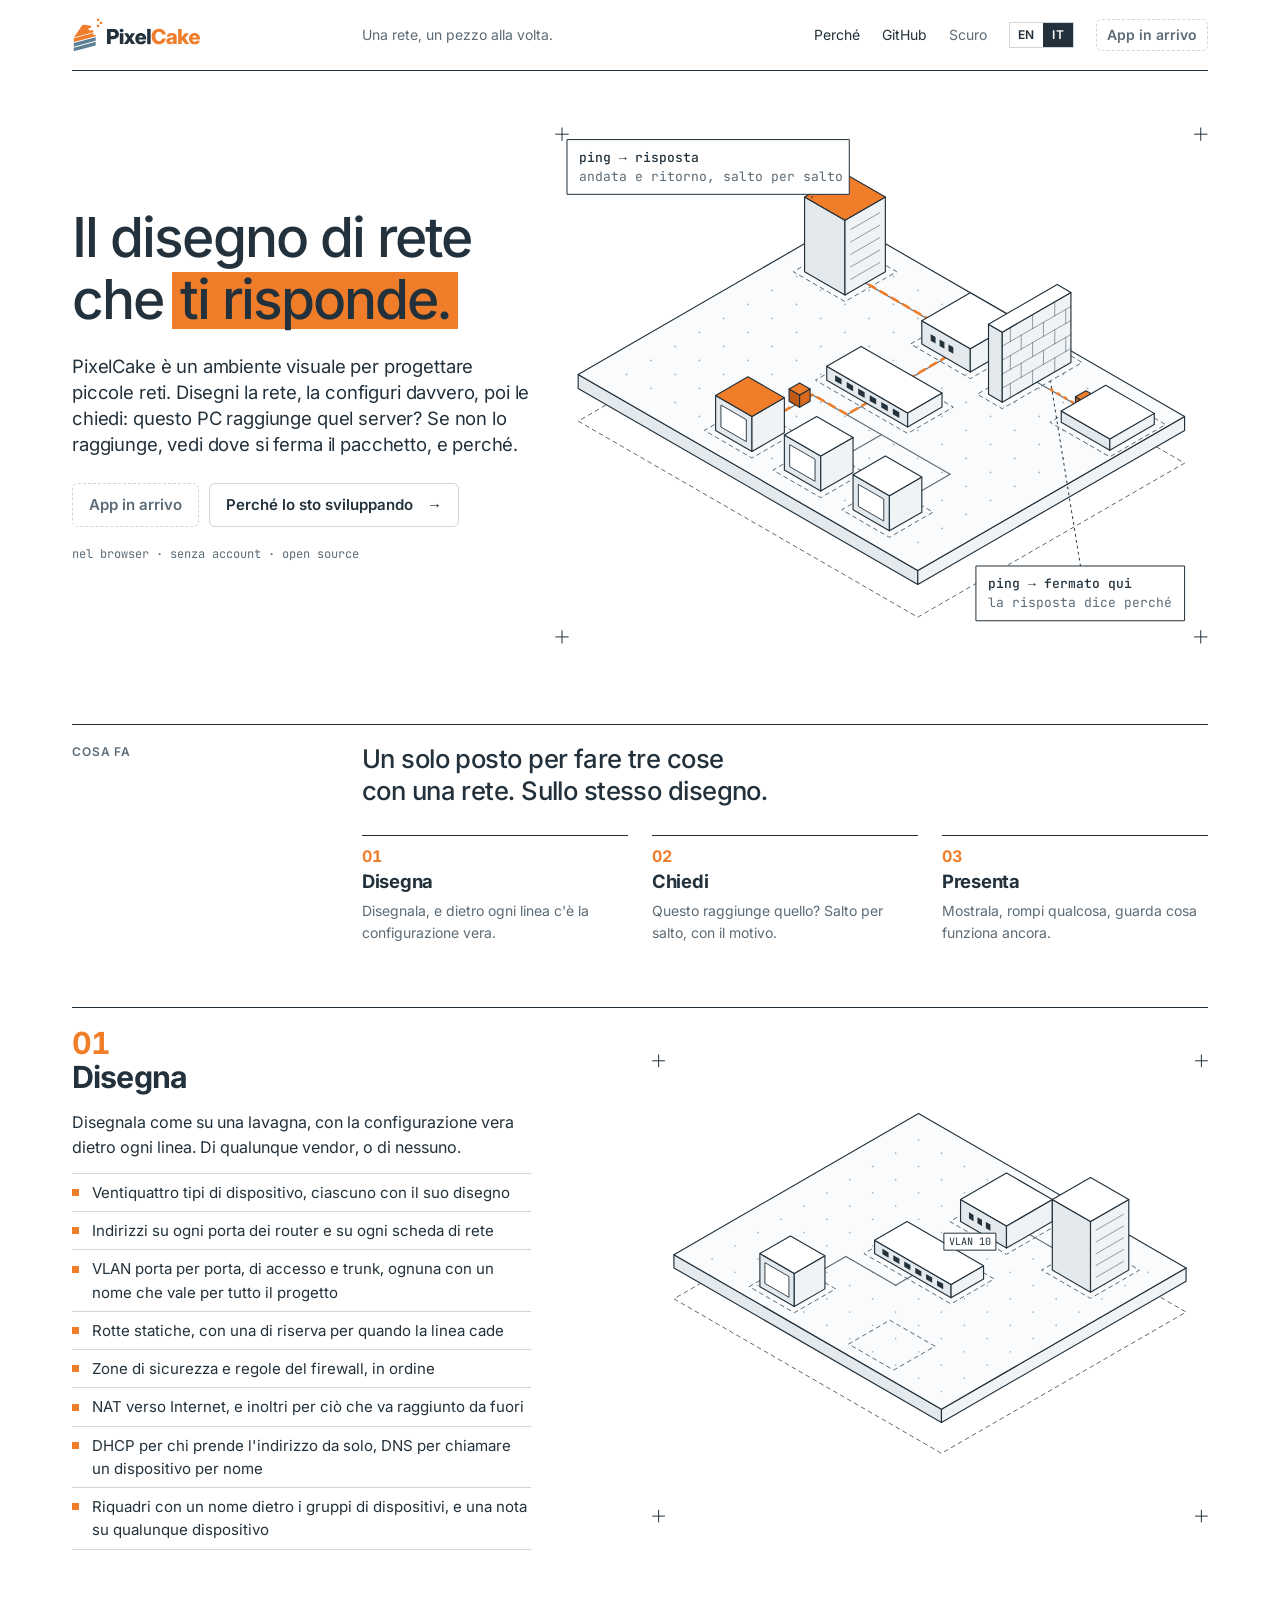
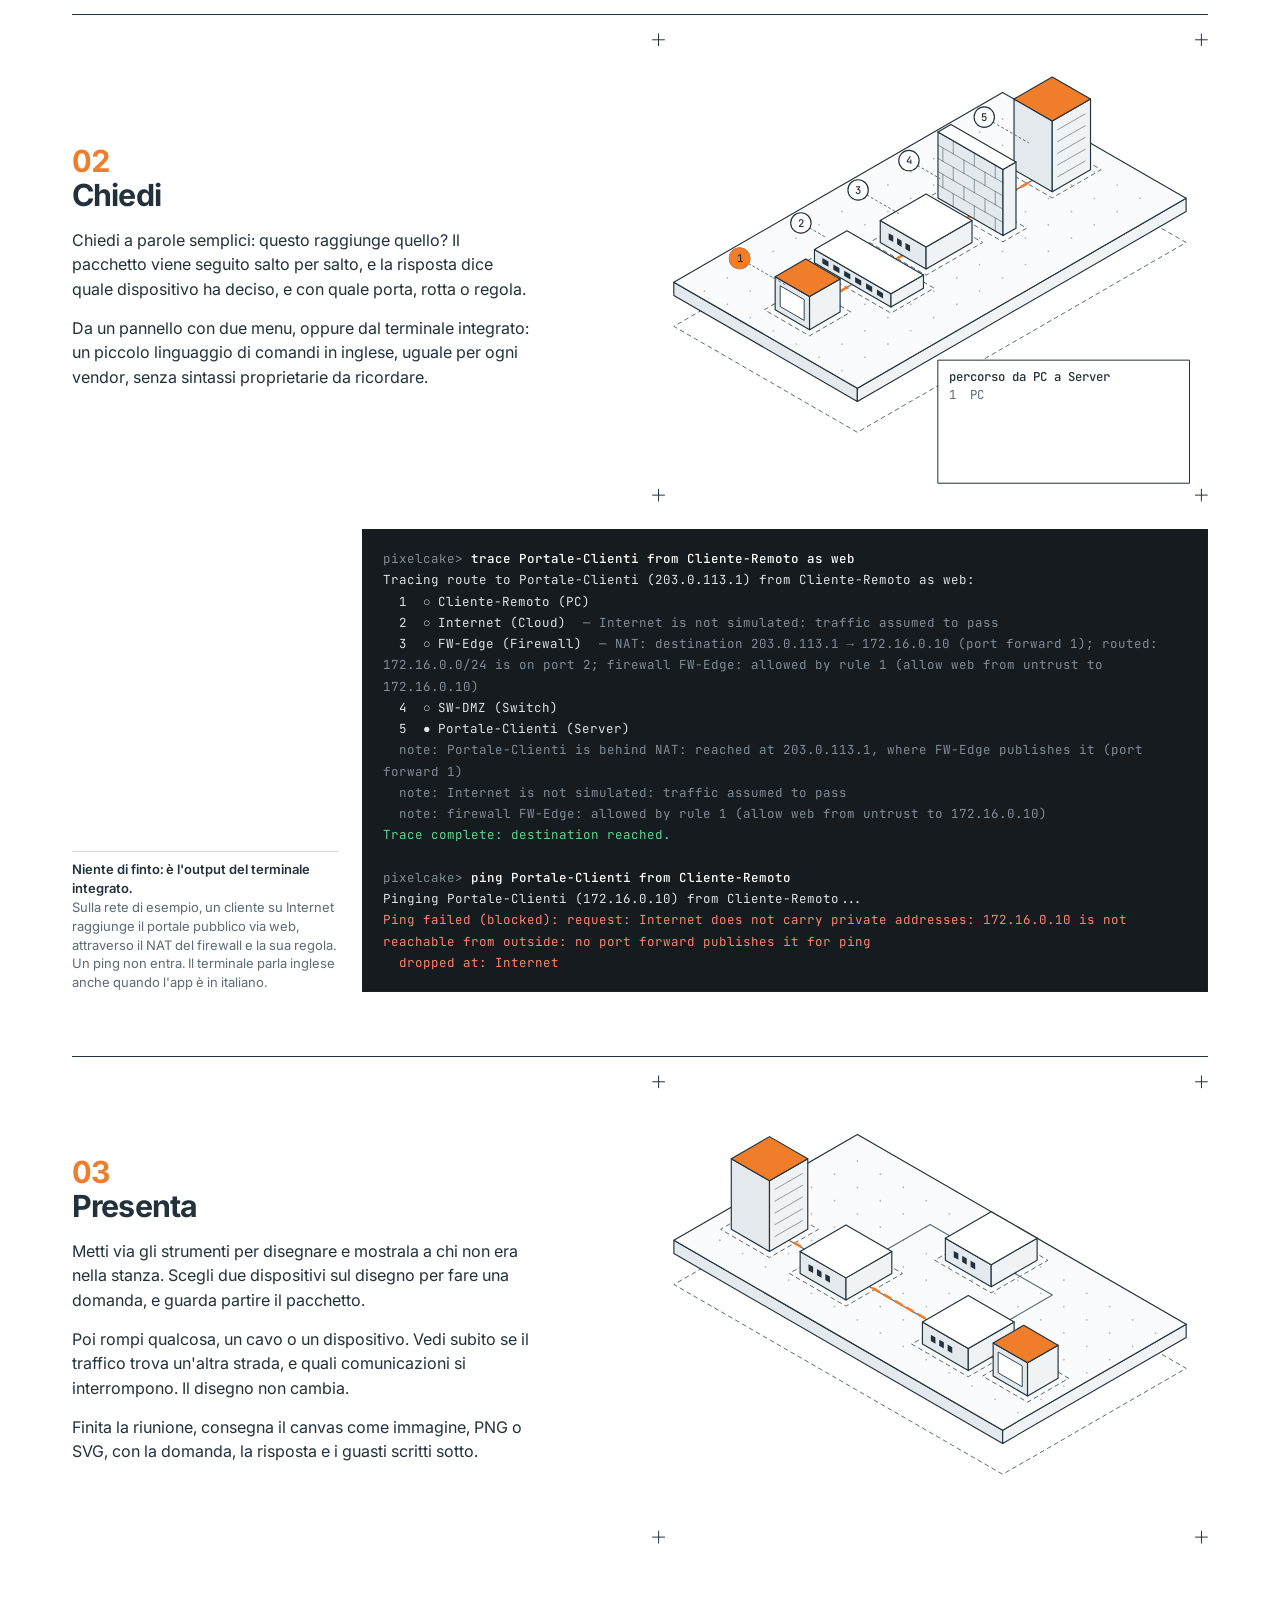
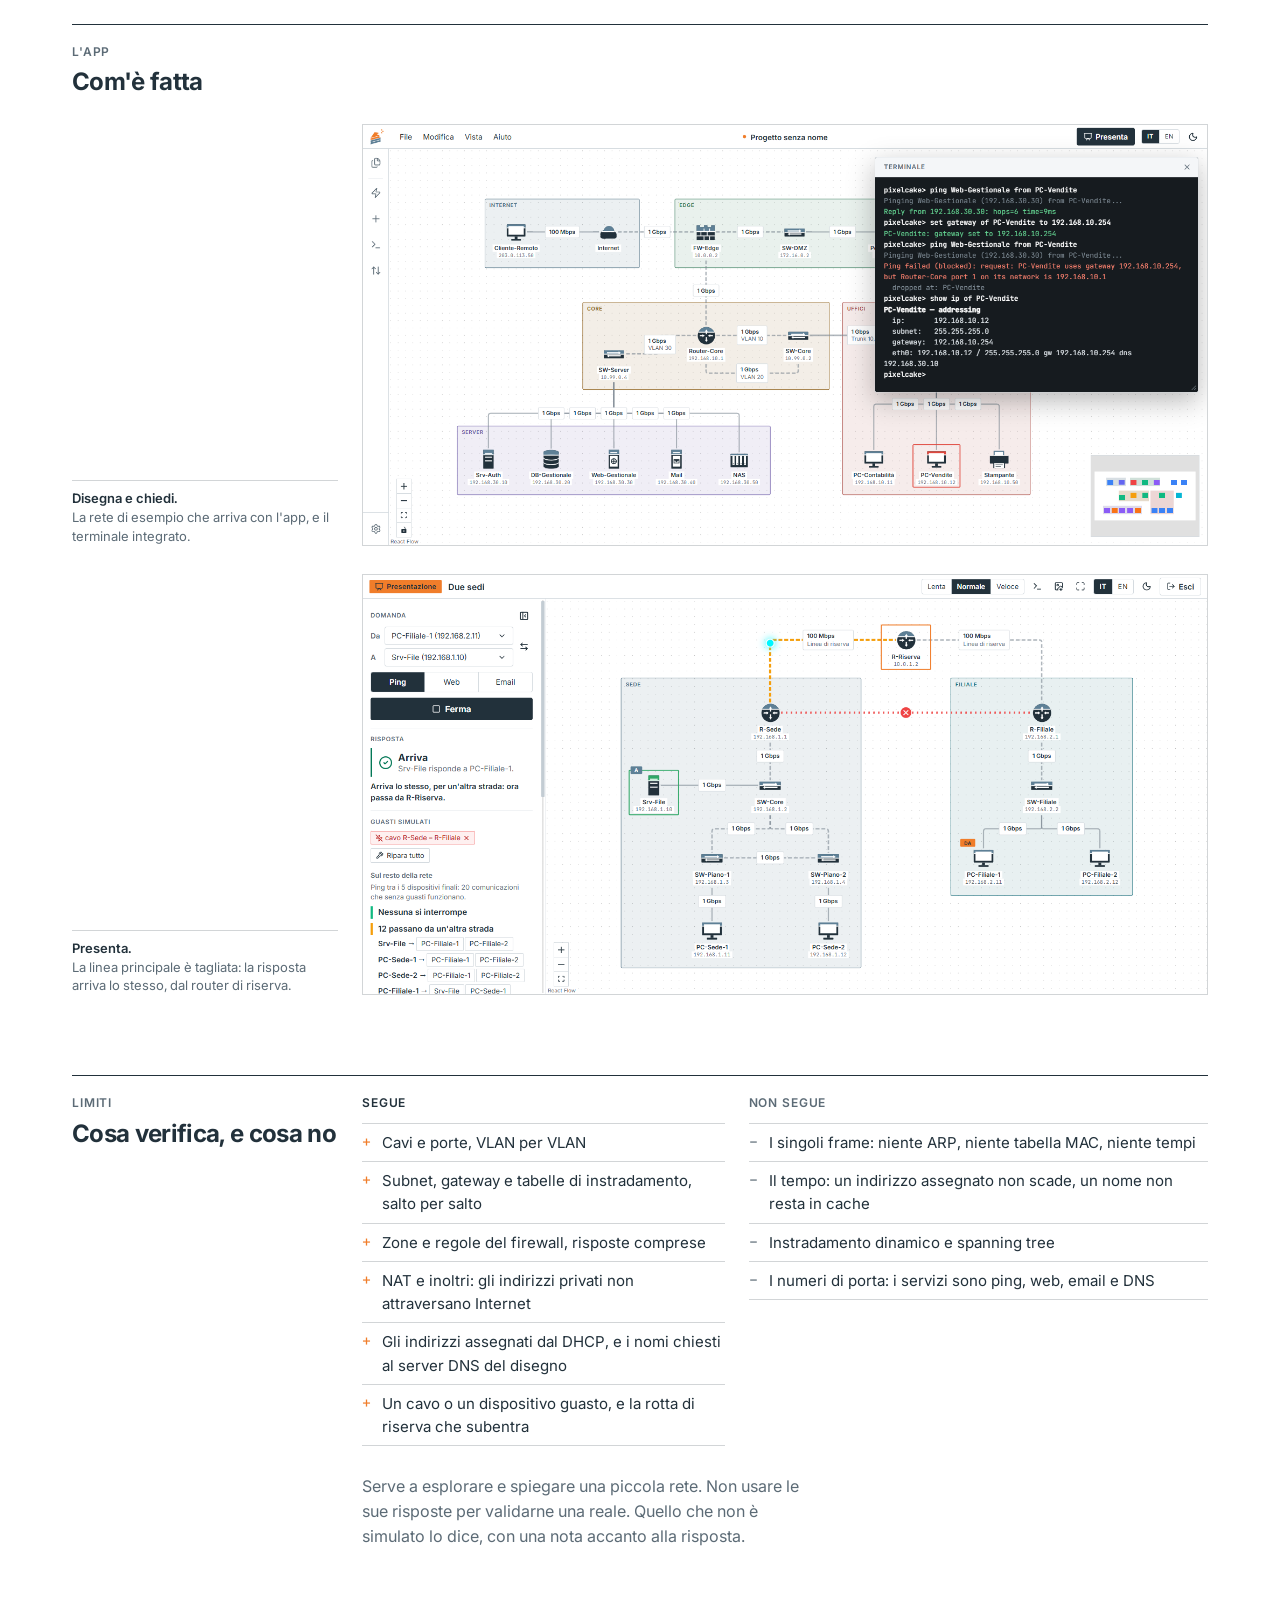
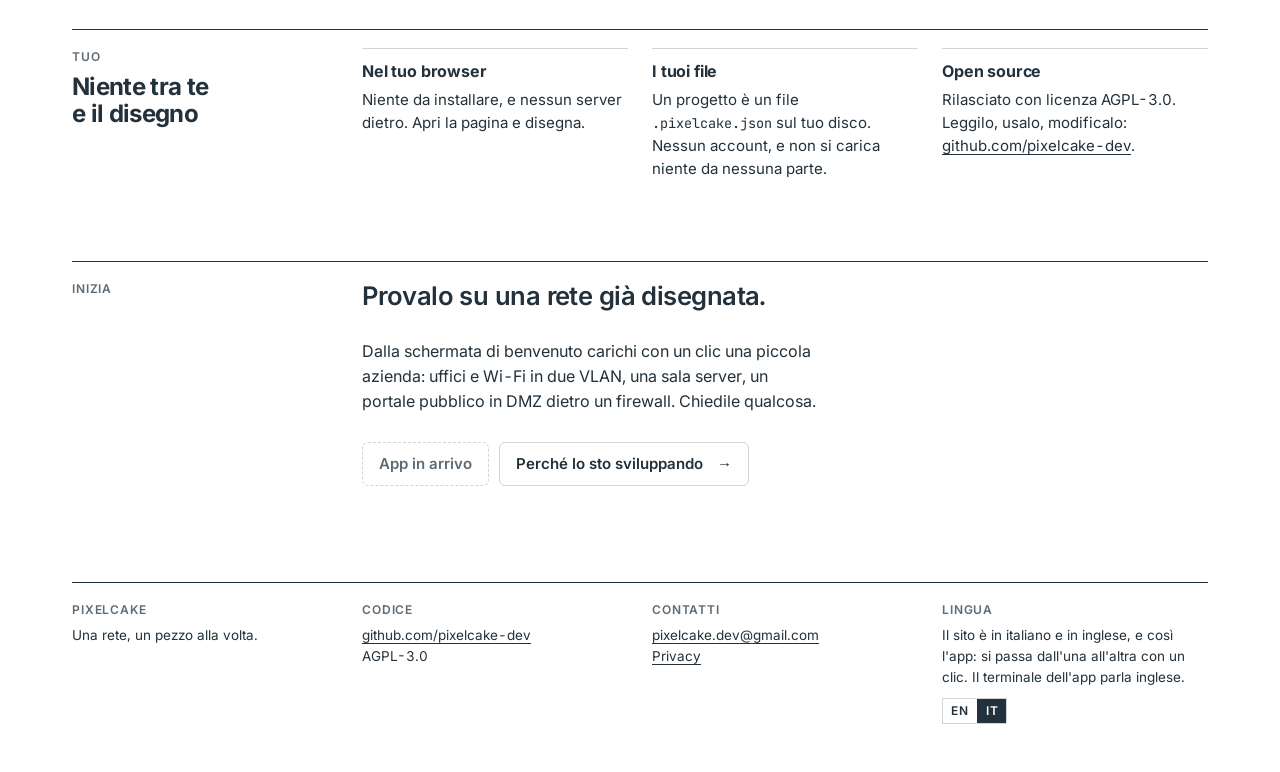
==== commit fcc3d259: "A privacy page in both languages, linked in the footer of every page: who answers for it, what the s" ====
--- a/it/index.html
+++ b/it/index.html
@@ -465,7 +465,8 @@
             </div>
             <div class="col">
                 <span class="label">Contatti</span>
-                <a href="mailto:pixelcake.dev@gmail.com">pixelcake.dev@gmail.com</a>
+                <a href="mailto:pixelcake.dev@gmail.com">pixelcake.dev@gmail.com</a><br>
+                <a href="./privacy.html">Privacy</a>
             </div>
             <div class="col">
                 <span class="label">Lingua</span>
--- a/assets/site.css
+++ b/assets/site.css
@@ -605,6 +605,10 @@
     border-bottom: 1px solid var(--hair);
 }
 
+.pixels + p {
+    margin-top: 18px;
+}
+
 .pixels li::before {
     content: '';
     position: absolute;
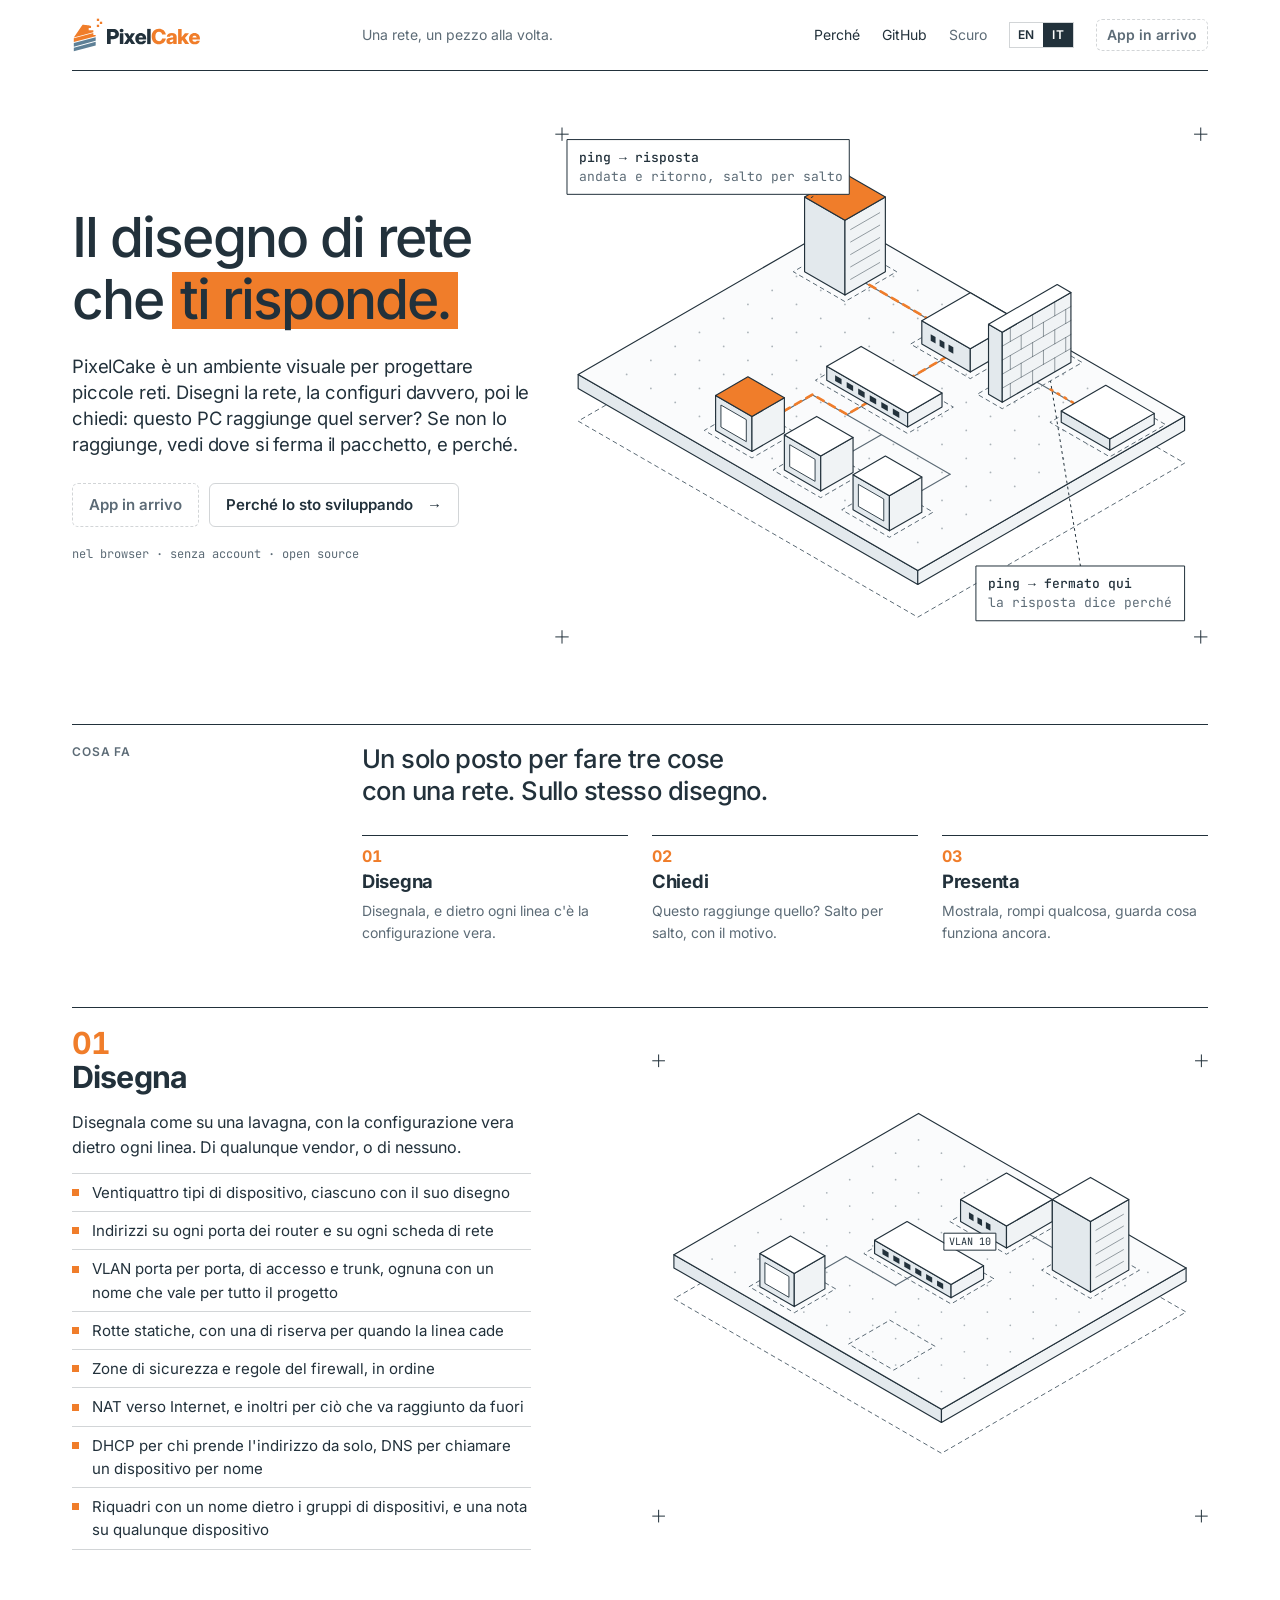
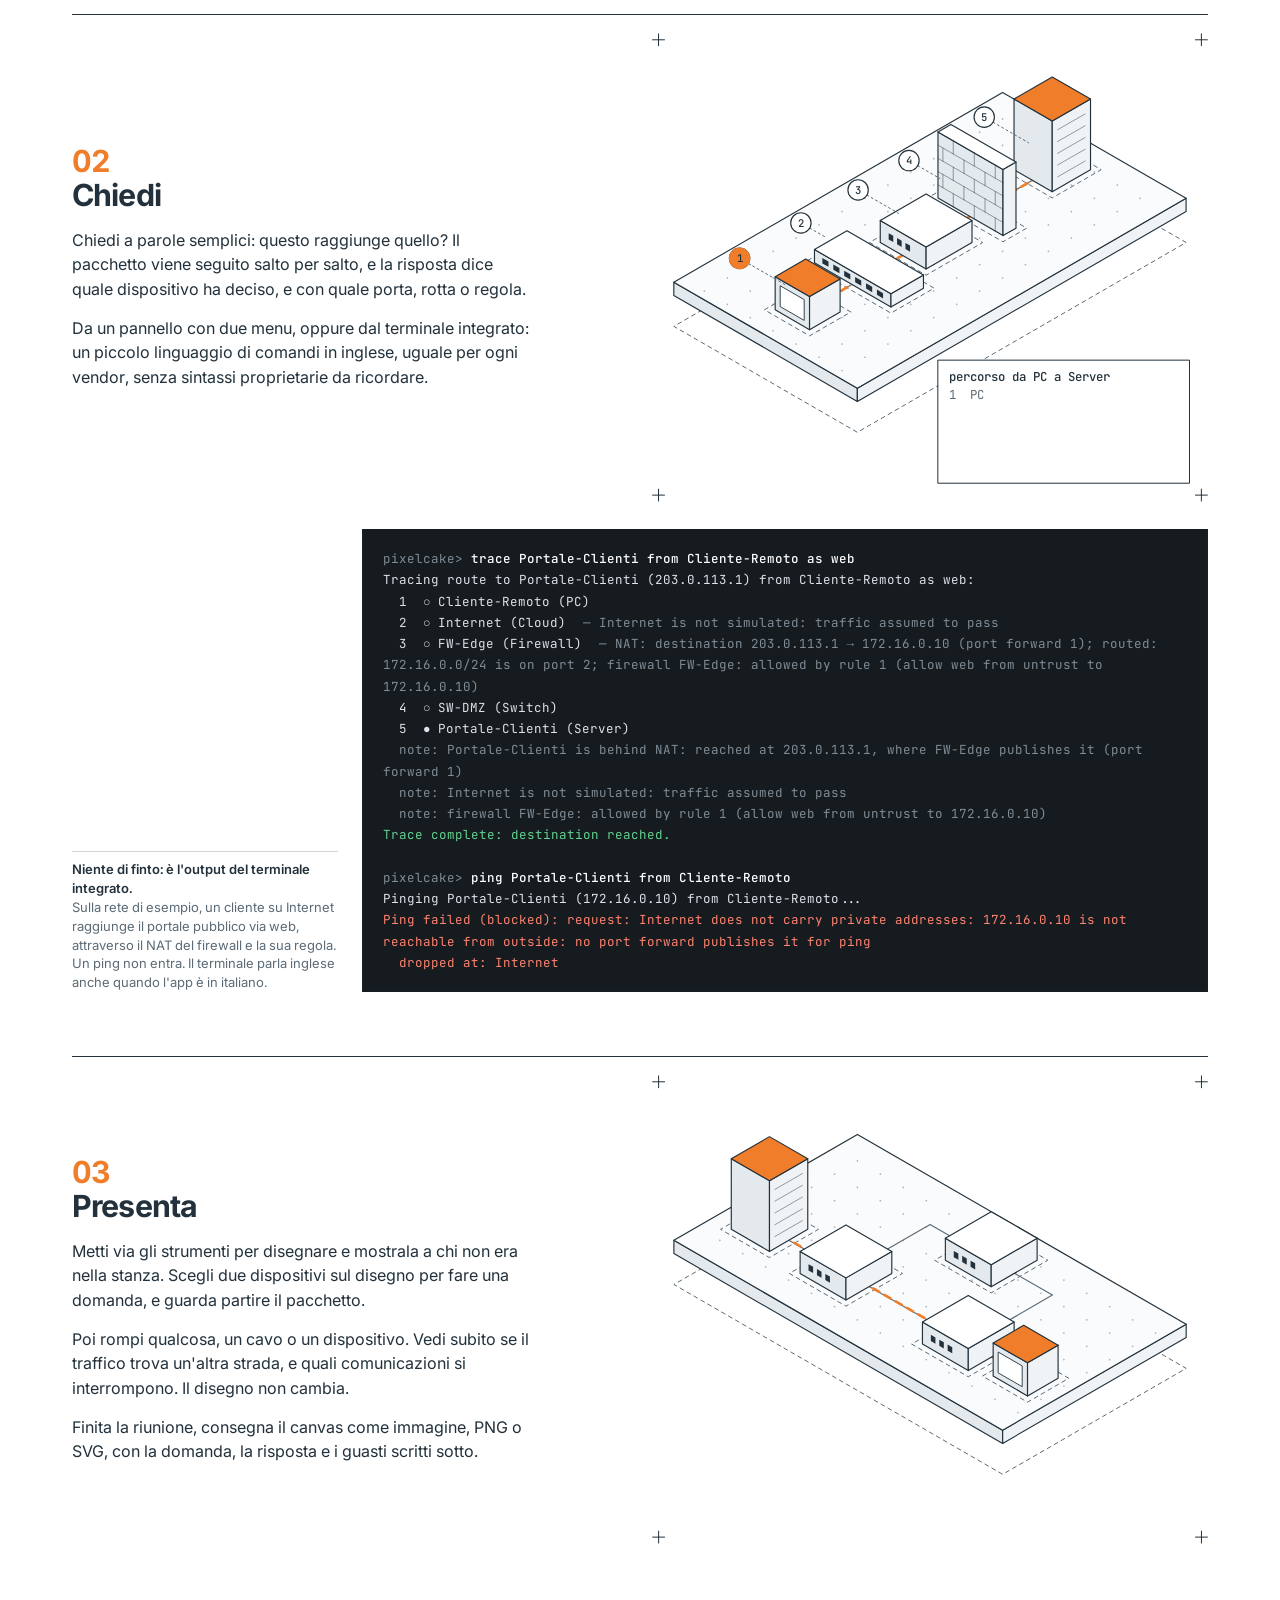
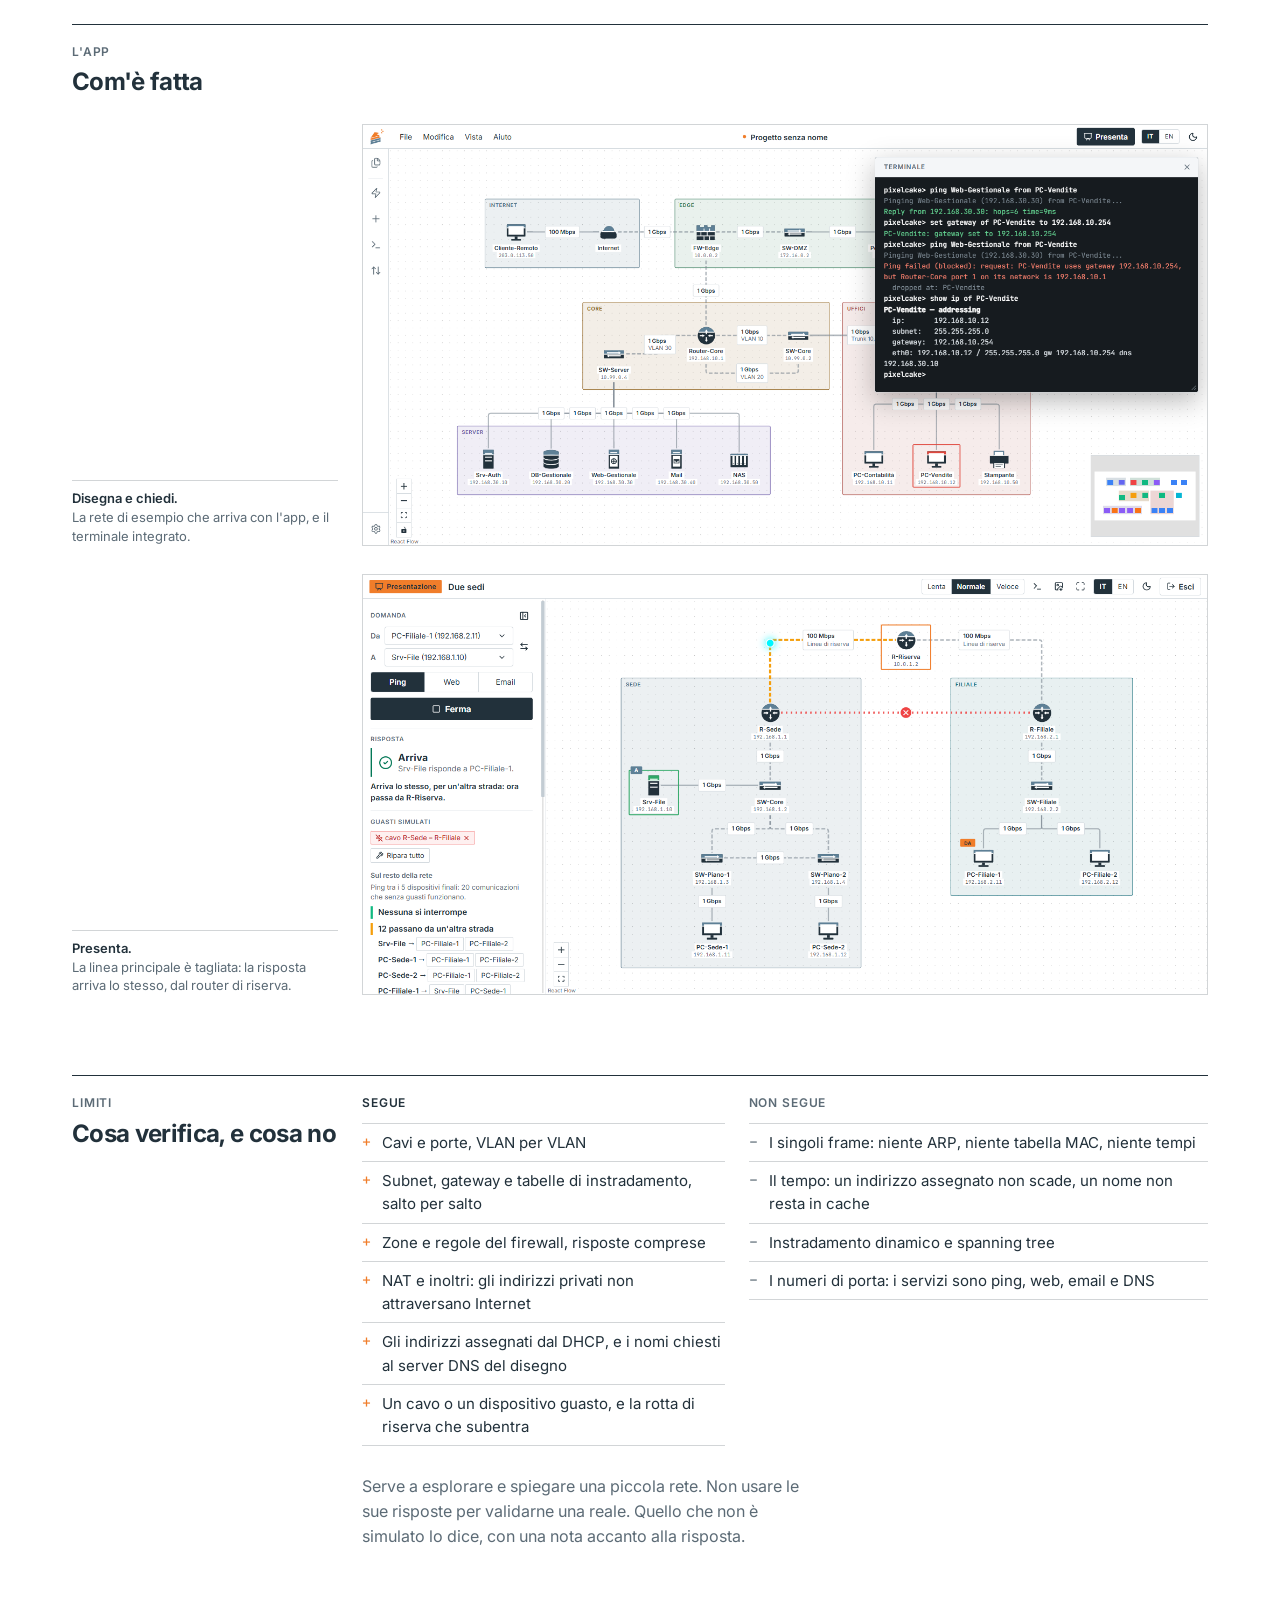
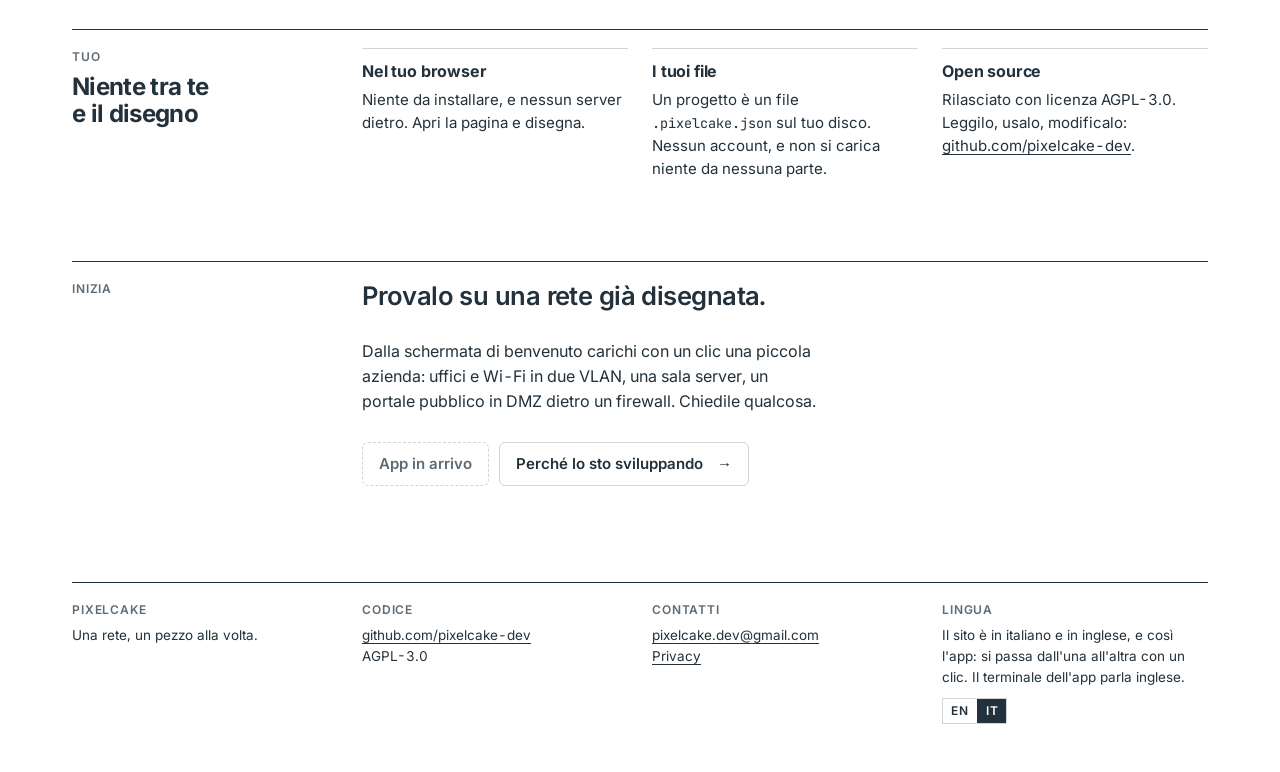
==== commit b676e966: "A shared link shows a card in its own language: assets/share-en.png and share-it.png made from tools" ====
--- a/it/index.html
+++ b/it/index.html
@@ -19,23 +19,26 @@
     <link rel="icon" href="../assets/favicon.svg" type="image/svg+xml">
     <link rel="apple-touch-icon" href="../assets/pixelcake-256.png">
 
-    <!-- Open Graph / Facebook -->
+    <!-- How a link to this page looks when it is shared (tools/share-card.py makes the picture) -->
     <meta property="og:type" content="website">
+    <meta property="og:site_name" content="PixelCake">
     <meta property="og:locale" content="it_IT">
     <meta property="og:locale:alternate" content="en_GB">
     <meta property="og:url" content="https://pixelcake.dev/it/">
     <meta property="og:title" content="PixelCake - Il disegno di rete che ti risponde.">
     <meta property="og:description"
         content="Disegni una rete, la configuri, poi le chiedi: questo PC raggiunge quel server? Funziona nel browser. Gratuito e open source.">
-    <meta property="og:image" content="https://pixelcake.dev/assets/screenshot-it.png">
-
-    <!-- Twitter -->
-    <meta property="twitter:card" content="summary_large_image">
-    <meta property="twitter:url" content="https://pixelcake.dev/it/">
-    <meta property="twitter:title" content="PixelCake - Il disegno di rete che ti risponde.">
-    <meta property="twitter:description"
+    <meta property="og:image" content="https://pixelcake.dev/assets/share-it.png">
+    <meta property="og:image:width" content="1200">
+    <meta property="og:image:height" content="630">
+    <meta property="og:image:type" content="image/png">
+    <meta property="og:image:alt" content="PixelCake: il disegno di rete che ti risponde. Una piccola rete disegnata in prospettiva: un ping va e torna, un altro si ferma al firewall.">
+    <meta name="twitter:card" content="summary_large_image">
+    <meta name="twitter:title" content="PixelCake - Il disegno di rete che ti risponde.">
+    <meta name="twitter:description"
         content="Disegni una rete, la configuri, poi le chiedi: questo PC raggiunge quel server? Funziona nel browser. Gratuito e open source.">
-    <meta property="twitter:image" content="https://pixelcake.dev/assets/screenshot-it.png">
+    <meta name="twitter:image" content="https://pixelcake.dev/assets/share-it.png">
+    <meta name="twitter:image:alt" content="PixelCake: il disegno di rete che ti risponde. Una piccola rete disegnata in prospettiva: un ping va e torna, un altro si ferma al firewall.">
 
     <link rel="preload" href="../assets/fonts/inter-latin-wght-normal.woff2" as="font" type="font/woff2" crossorigin>
     <link rel="stylesheet" href="../assets/site.css">
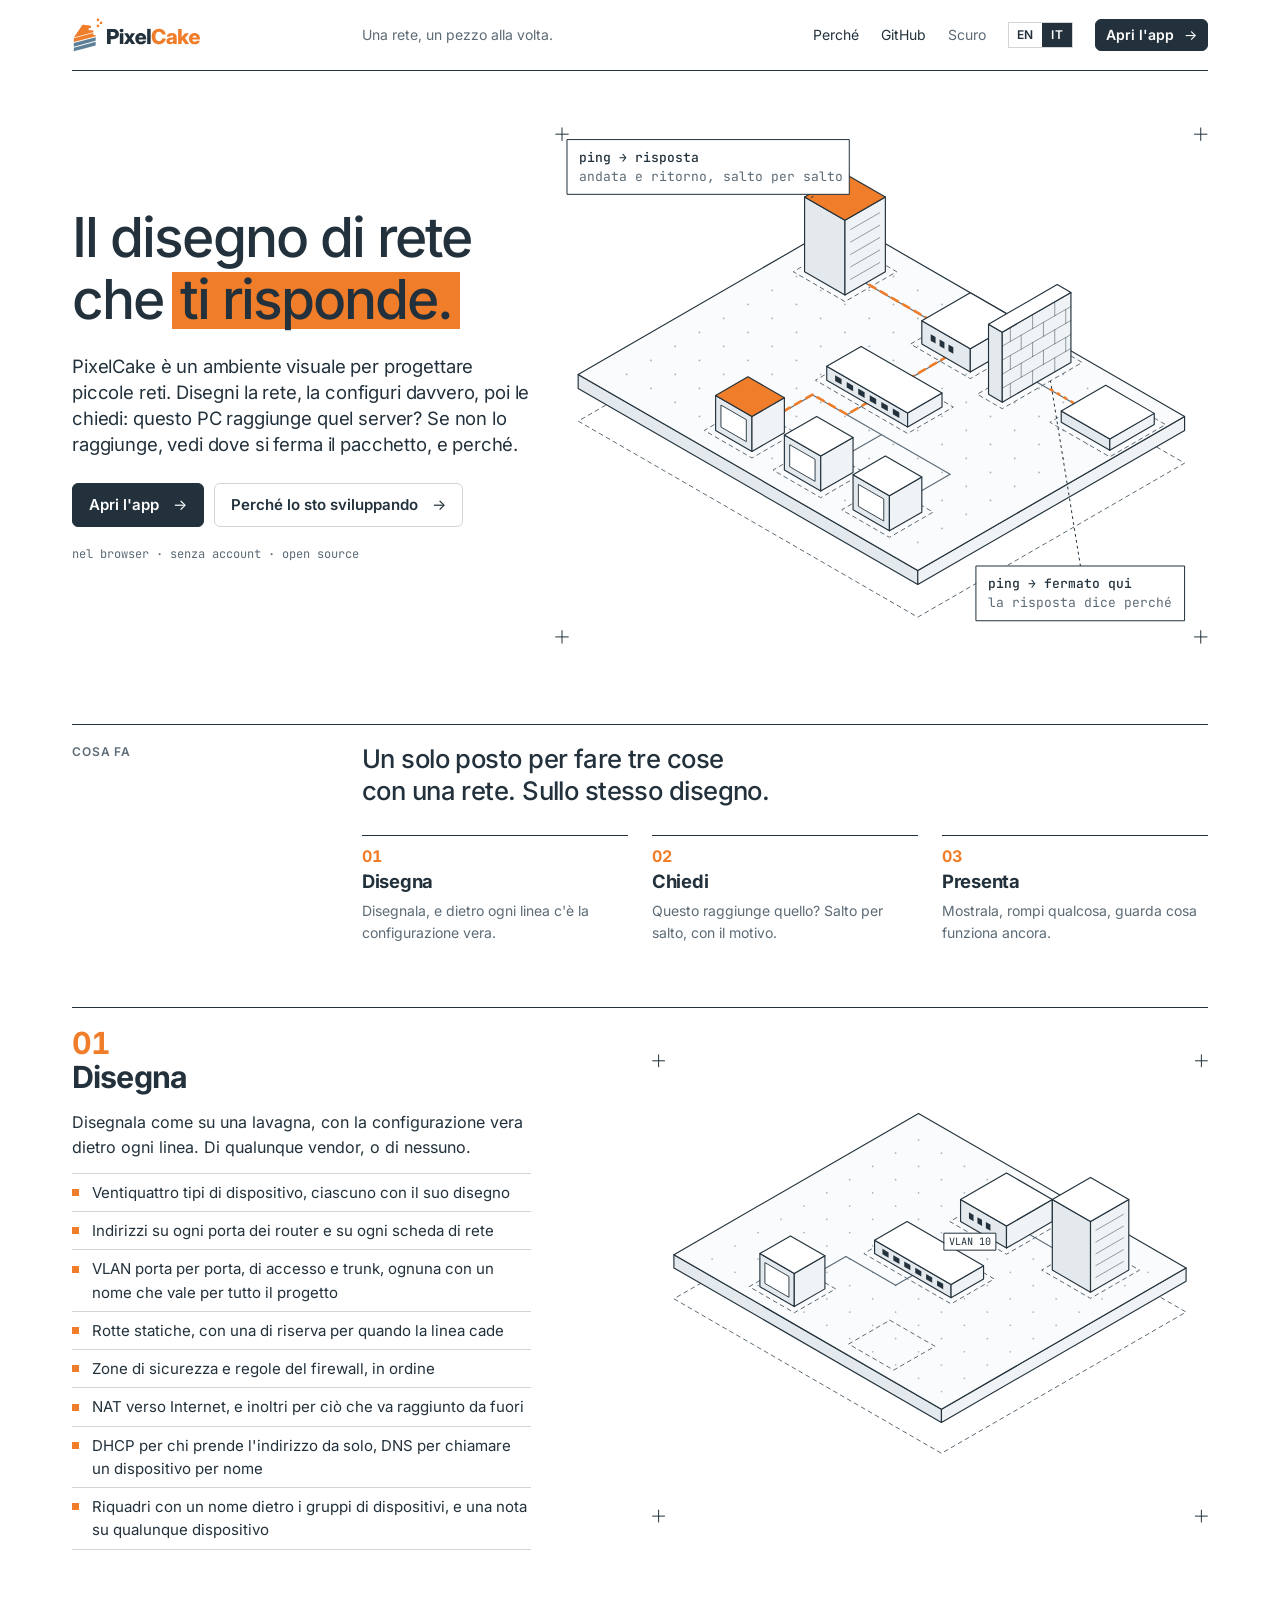
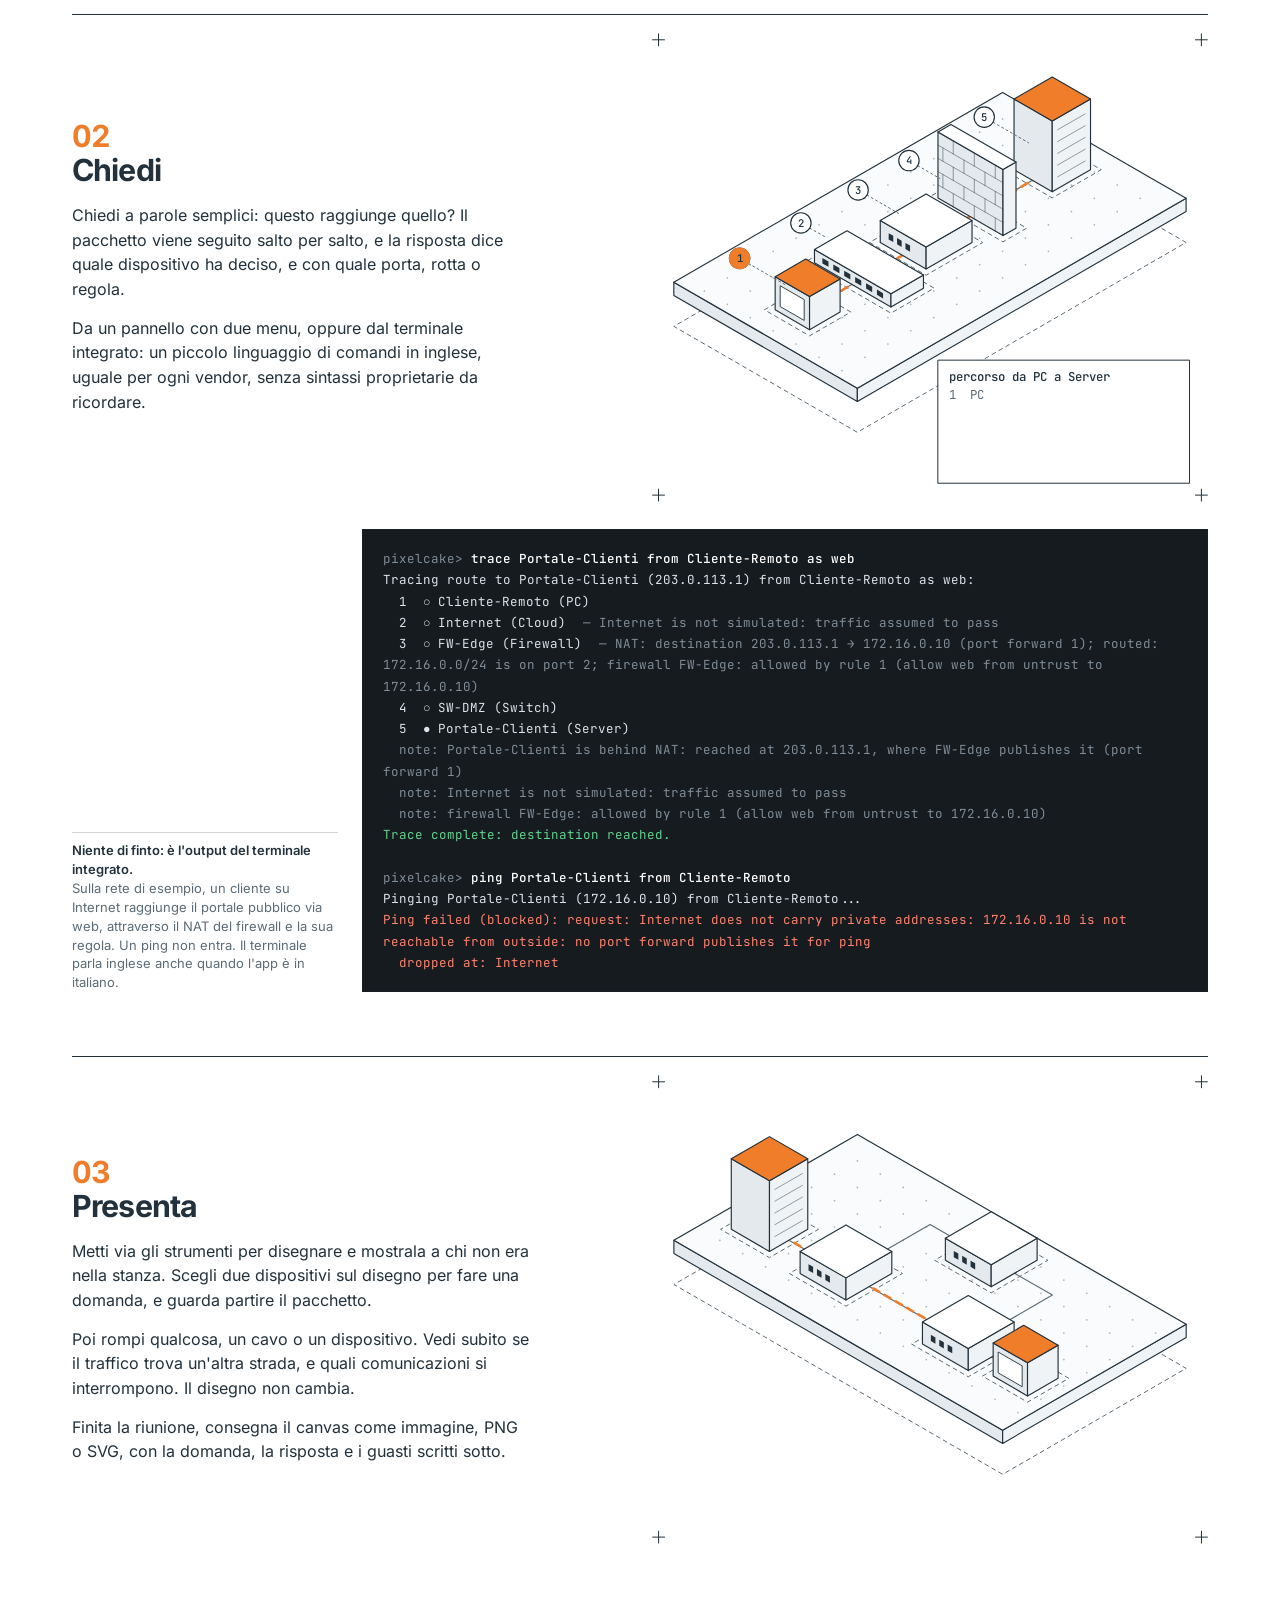
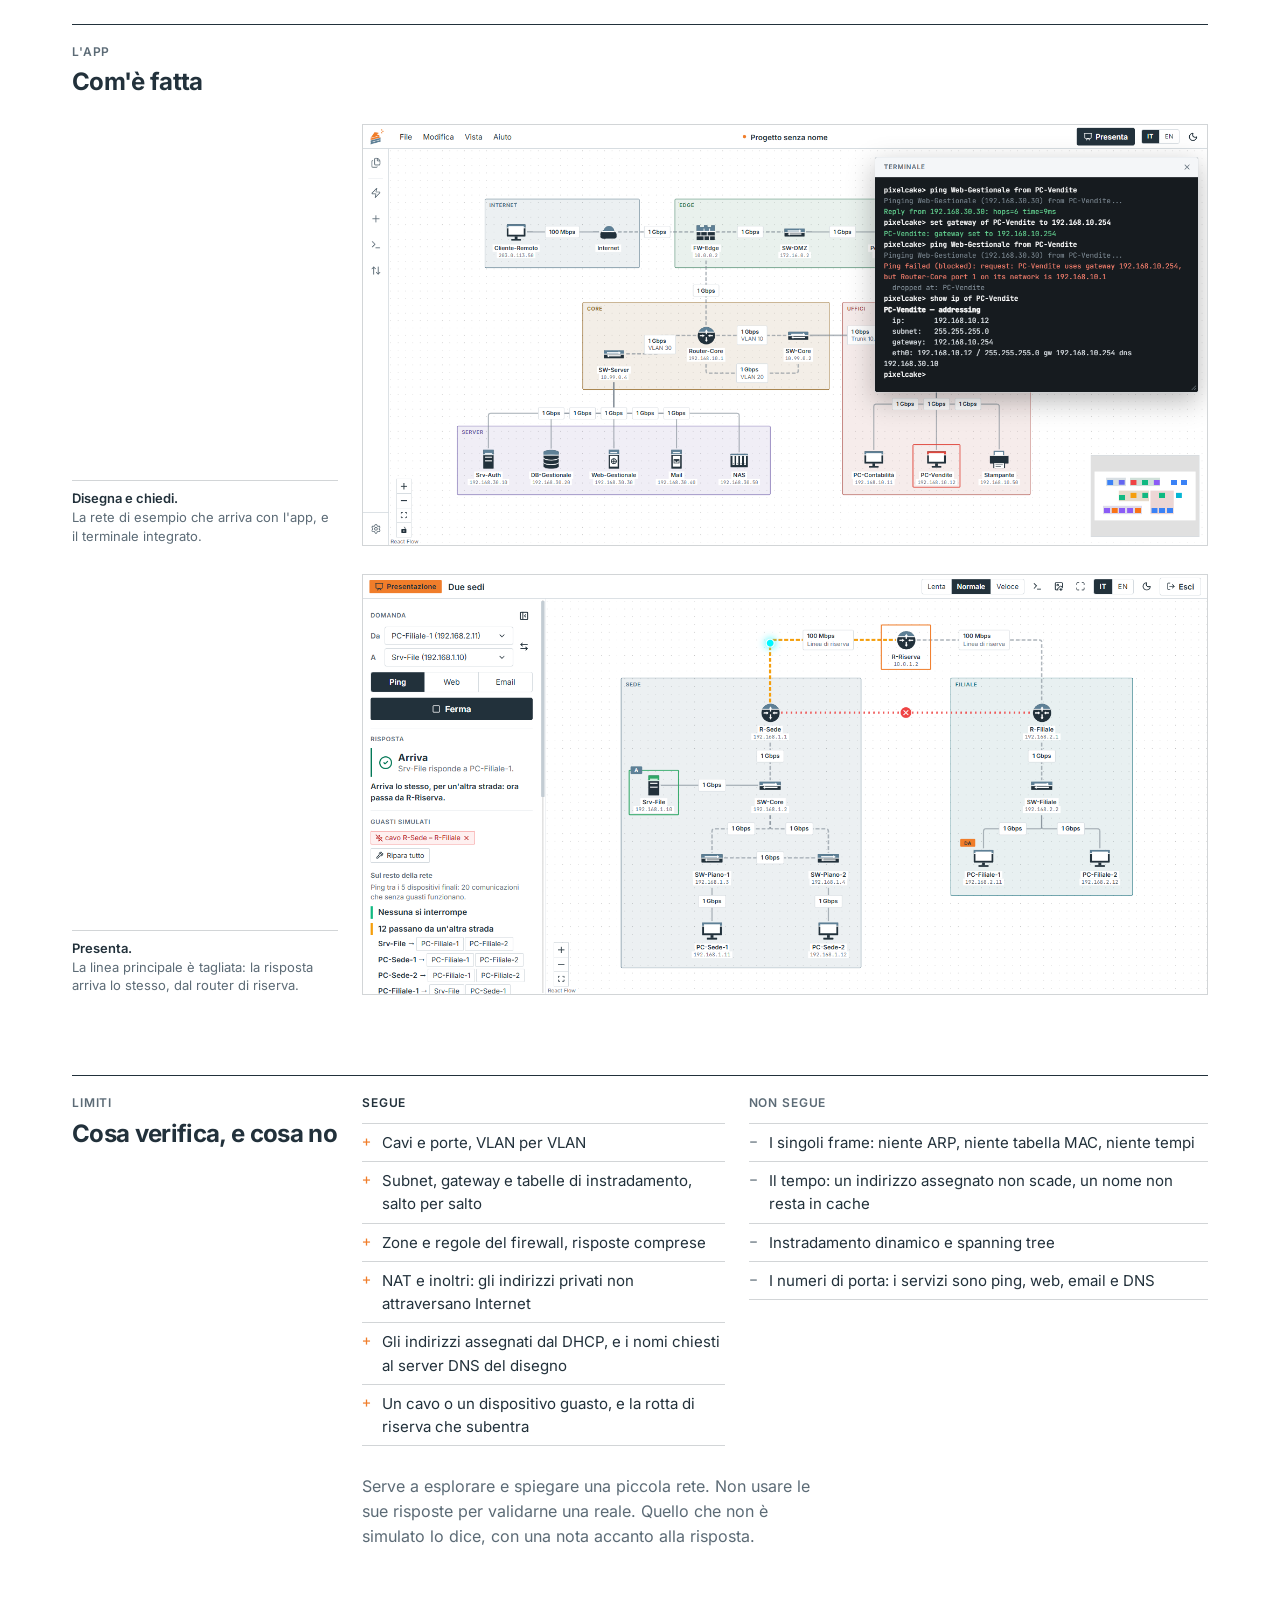
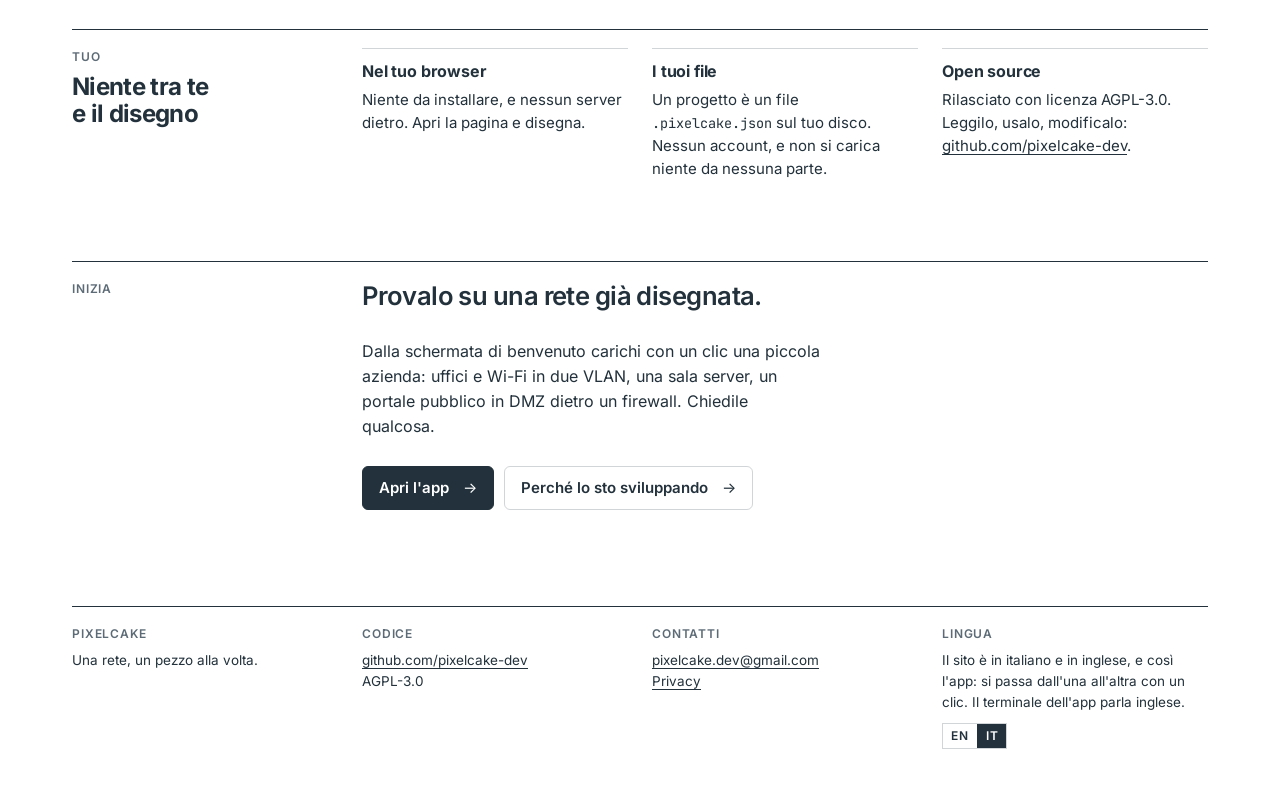
==== commit 2b47733c: "The app is online: its buttons lead to it again The twelve buttons that said the app was coming, in " ====
--- a/it/index.html
+++ b/it/index.html
@@ -62,7 +62,7 @@
                     <a href="../index.html" hreflang="en" lang="en" title="English" aria-label="English">EN</a>
                     <span lang="it" title="Italiano" aria-current="true">IT</span>
                 </div>
-                <span class="button soon" aria-disabled="true">App in arrivo</span>
+                <a class="button" href="https://app.pixelcake.dev/">Apri l'app</a>
             </nav>
         </header>
 
@@ -76,7 +76,7 @@
                         Se non lo raggiunge, vedi dove si ferma il pacchetto, e perché.
                     </p>
                     <div class="actions">
-                        <span class="button soon" aria-disabled="true">App in arrivo</span>
+                        <a class="button" href="https://app.pixelcake.dev/">Apri l'app</a>
                         <a class="button quiet" href="./why.html">Perché lo sto sviluppando</a>
                     </div>
                     <p class="strap">nel browser &middot; senza account &middot; open source</p>
@@ -450,7 +450,7 @@
                     una sala server, un portale pubblico in DMZ dietro un firewall. Chiedile qualcosa.
                 </p>
                 <div class="actions">
-                    <span class="button soon" aria-disabled="true">App in arrivo</span>
+                    <a class="button" href="https://app.pixelcake.dev/">Apri l'app</a>
                     <a class="button quiet" href="./why.html">Perché lo sto sviluppando</a>
                 </div>
             </section>
--- a/assets/site.css
+++ b/assets/site.css
@@ -37,6 +37,38 @@
     src: url('./fonts/jetbrains-mono-latin-500-normal.woff2') format('woff2');
     unicode-range: U+0000-00FF, U+0131, U+0152-0153, U+02BB-02BC, U+02C6, U+02DA, U+02DC, U+0304, U+0308, U+0329,
         U+2000-206F, U+20AC, U+2122, U+2191, U+2193, U+2212, U+2215, U+FEFF, U+FFFD;
+}
+
+/* The arrow (→) is in neither Latin set: it comes from the same two typefaces,
+   in a file of its own, so that the buttons, the notes of the drawings and the
+   terminal draw it as the rest of their words, and never in a font of the computer. */
+@font-face {
+    font-family: 'Inter';
+    font-style: normal;
+    font-weight: 100 900;
+    font-display: swap;
+    src: url('./fonts/inter-arrow-wght-normal.woff2') format('woff2');
+    unicode-range: U+2192;
+}
+
+/* (one rule for each weight of the Latin sets: a browser joins the pieces of a
+   typeface only when they declare the same weight; the file is the same) */
+@font-face {
+    font-family: 'JetBrains Mono';
+    font-style: normal;
+    font-weight: 400;
+    font-display: swap;
+    src: url('./fonts/jetbrains-mono-arrow-wght-normal.woff2') format('woff2');
+    unicode-range: U+2192;
+}
+
+@font-face {
+    font-family: 'JetBrains Mono';
+    font-style: normal;
+    font-weight: 500;
+    font-display: swap;
+    src: url('./fonts/jetbrains-mono-arrow-wght-normal.woff2') format('woff2');
+    unicode-range: U+2192;
 }
 
 /* The colours are those of the logo: orange, graphite for the text on
@@ -129,6 +161,14 @@
     background: var(--paper);
     -webkit-font-smoothing: antialiased;
     -moz-osx-font-smoothing: grayscale;
+}
+
+/* Tabular figures only where figures stand in a column: the numbers of the
+   three things, one under the other, and the table of states. In running text
+   they would also widen the hyphens of Inter («Phil - pje», «Wi - Fi»). The
+   terminal and the notes are in JetBrains Mono, whose figures are all one width. */
+.numeral,
+.states {
     font-feature-settings: 'tnum';
 }
 
@@ -1062,10 +1102,10 @@
         grid-column: 2 !important;
     }
 
-    /* (the links give way, the theme and the language stay; the app has its
-       button further down) */
+    /* (the links and the button of the app give way, the theme and the
+       language stay; the app has its button just below, in the hero) */
     .nav > a:not(.button),
-    .nav > .button.soon {
+    .nav > .button {
         display: none;
     }
 
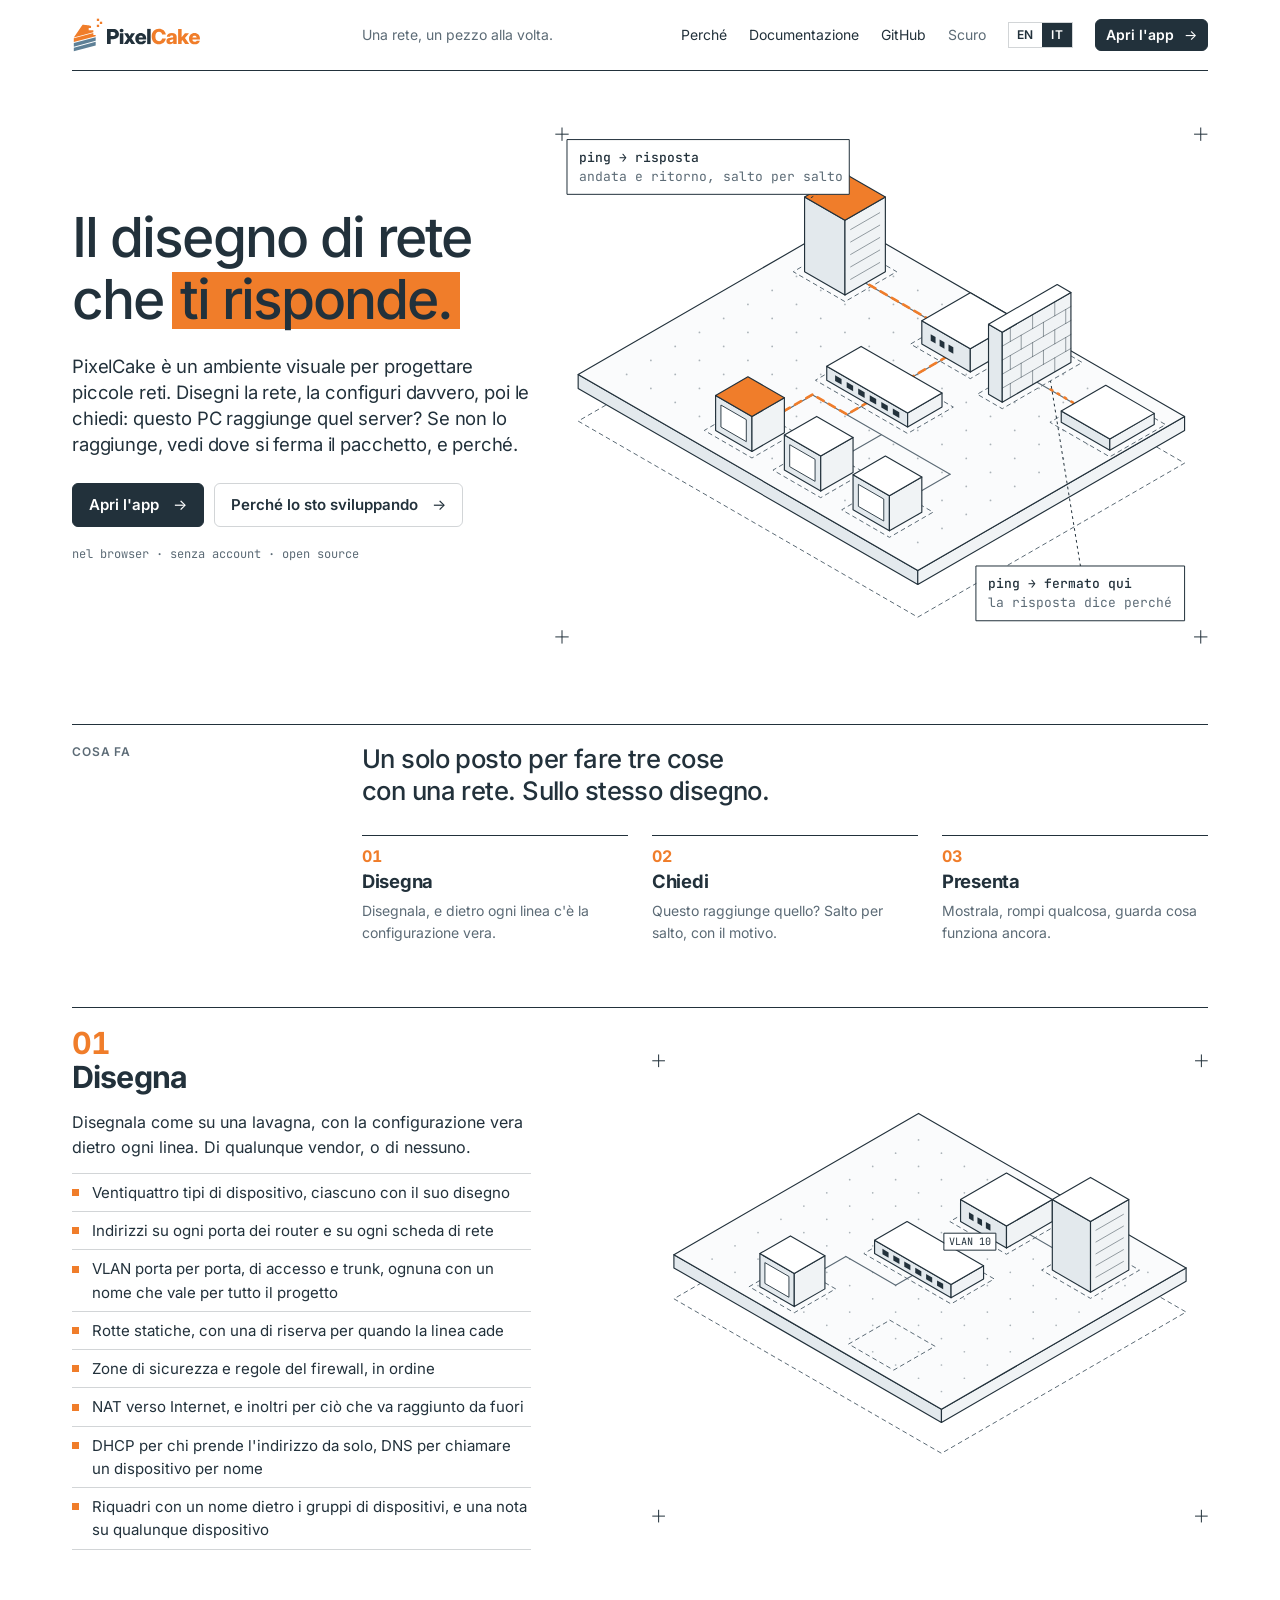
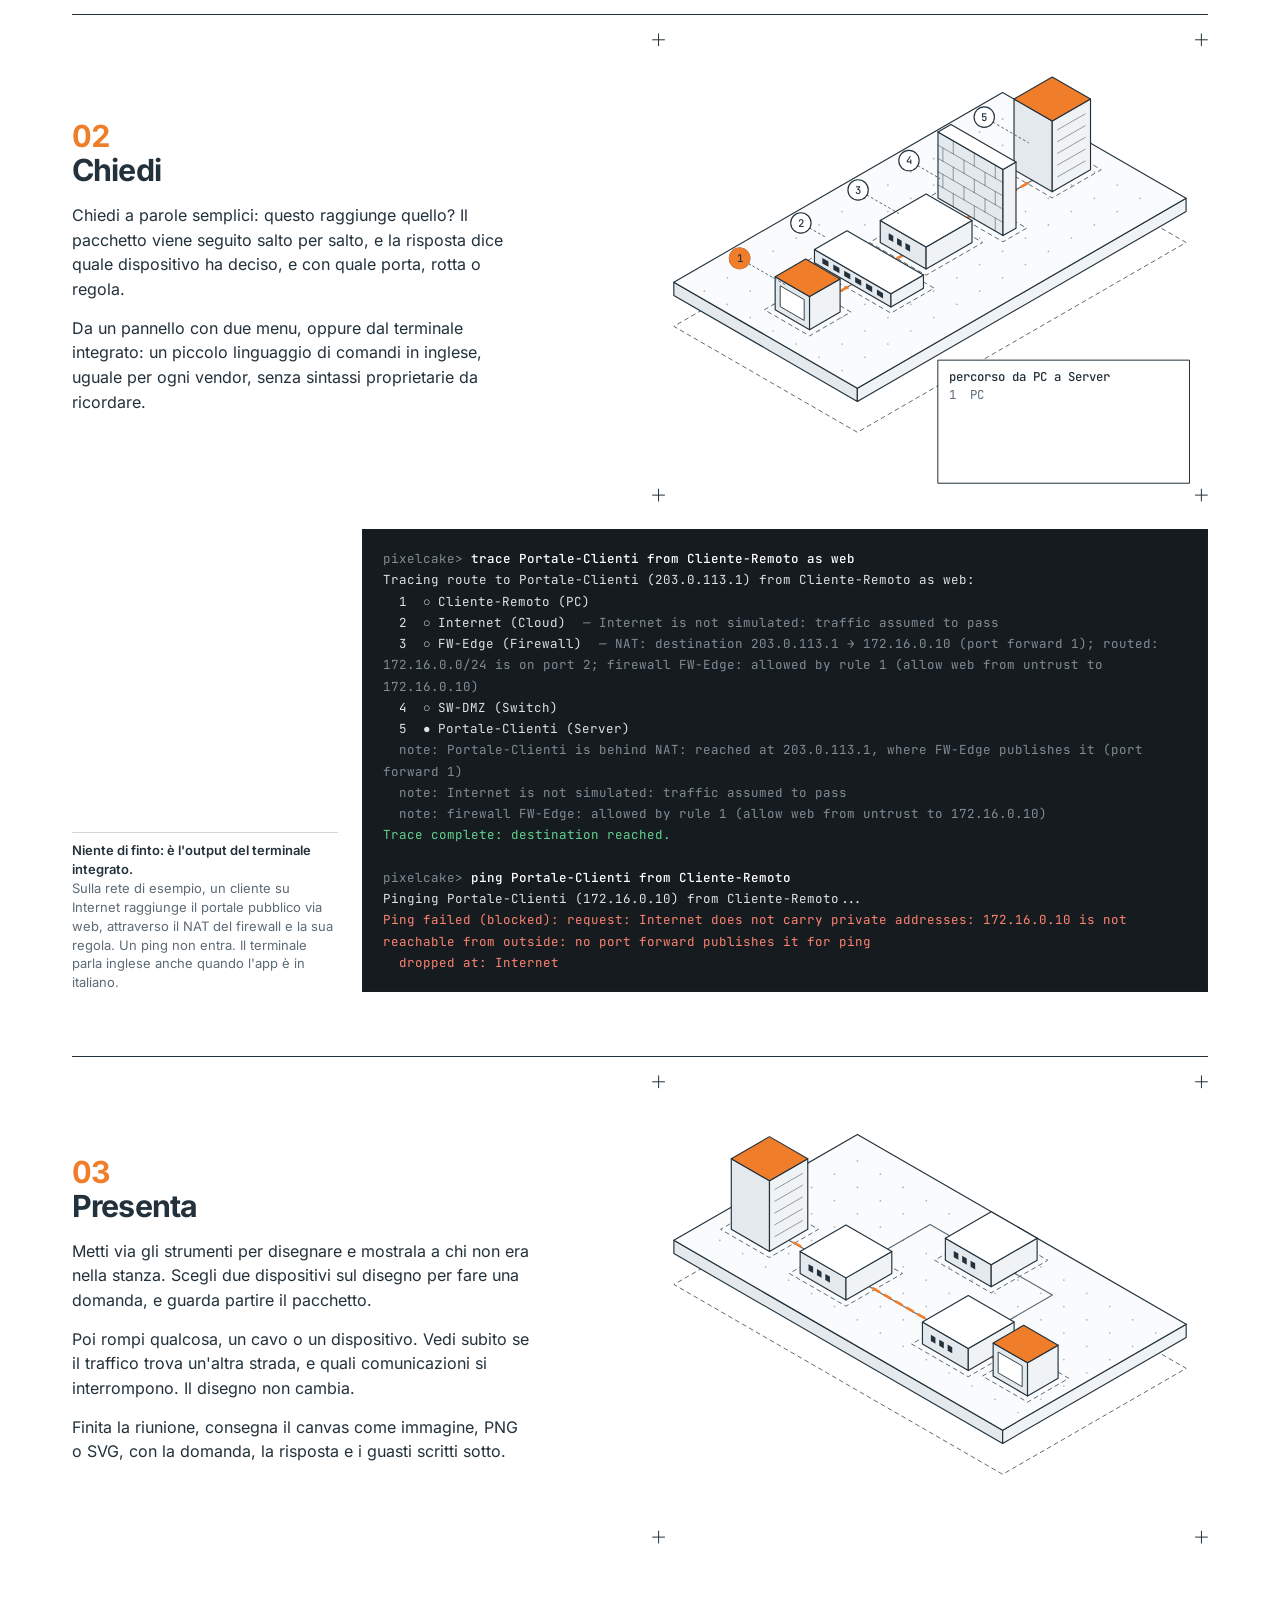
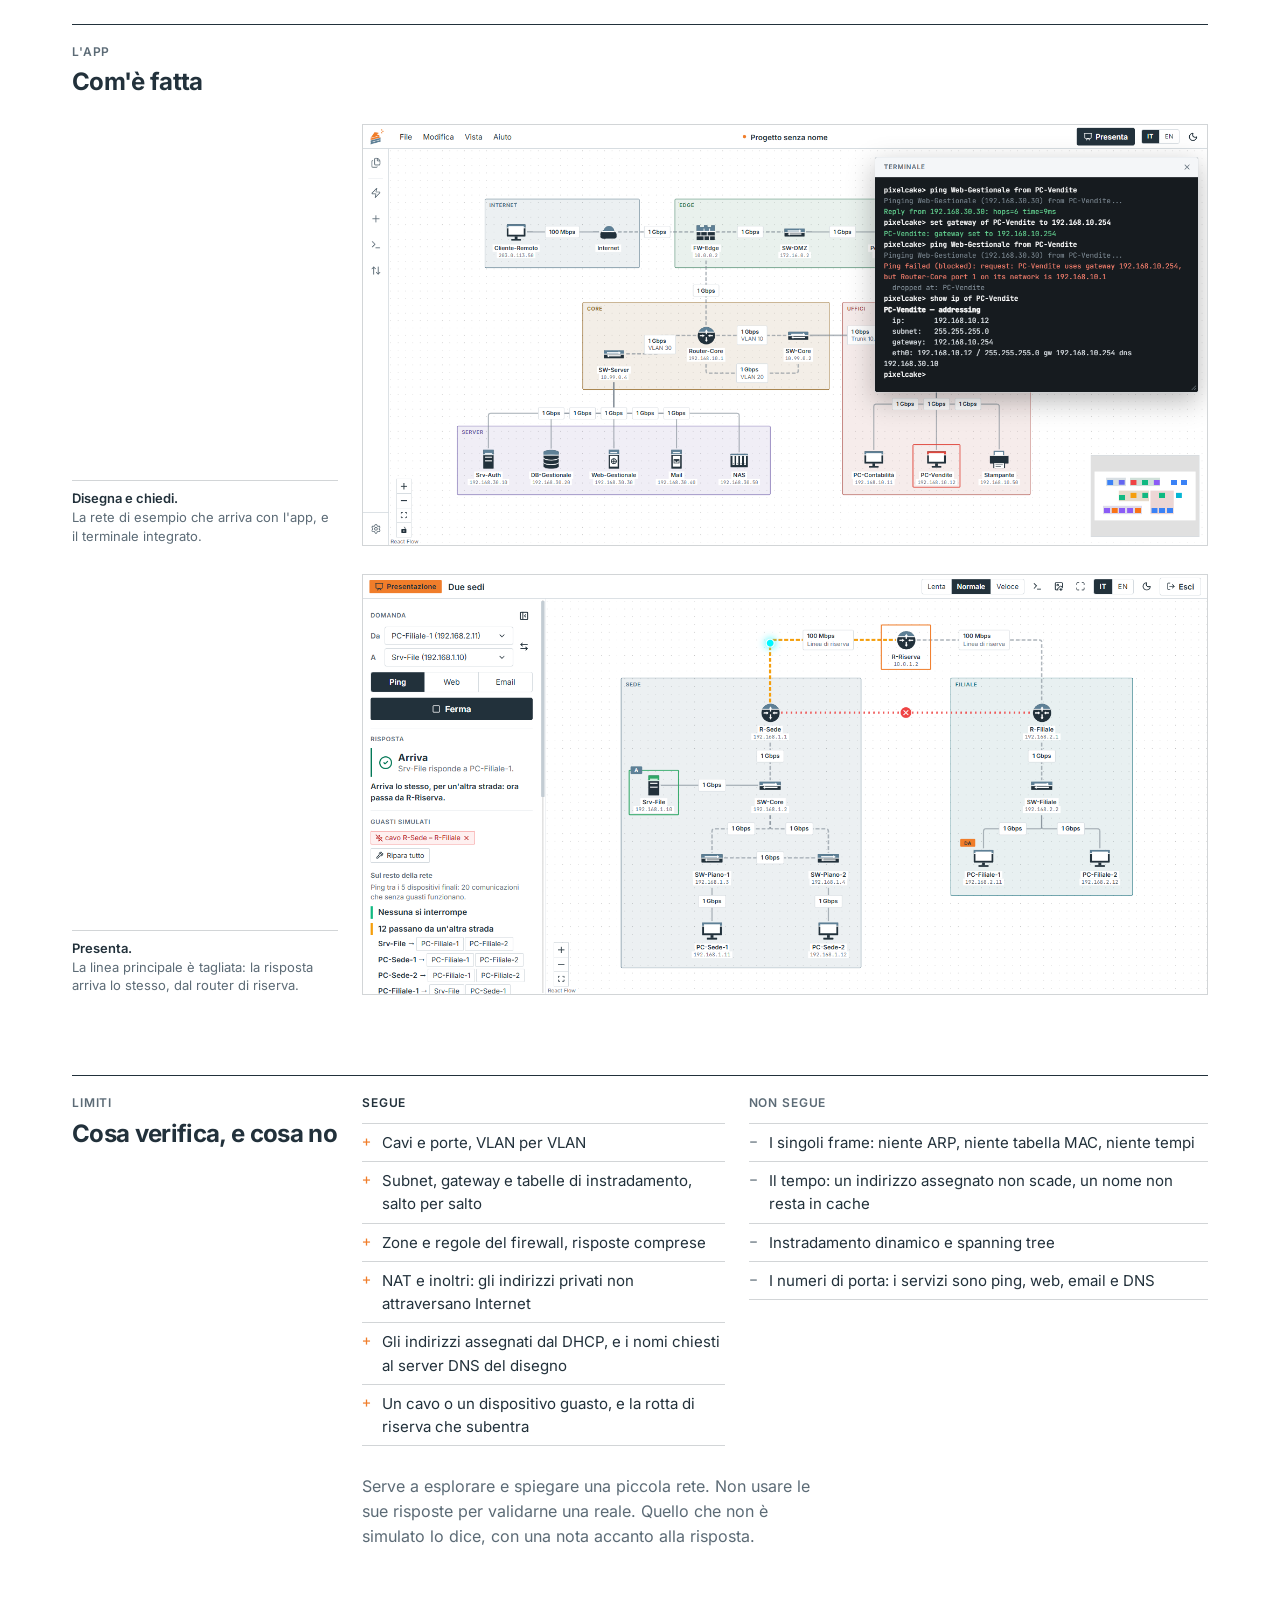
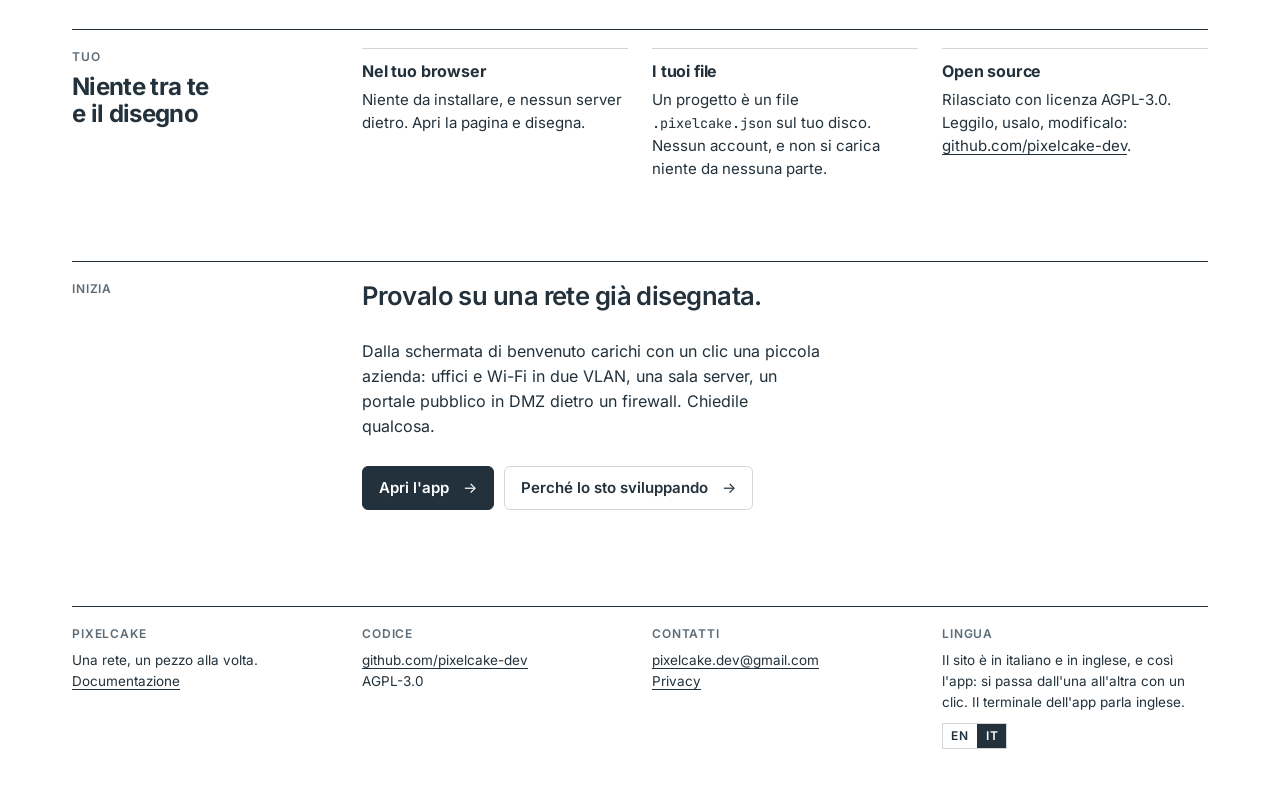
==== commit bd0880e1: "The documentation from the site: a link in the menu and in the footer of every page" ====
--- a/it/index.html
+++ b/it/index.html
@@ -56,6 +56,7 @@
             <span class="motto">Una rete, un pezzo alla volta.</span>
             <nav class="nav" aria-label="Principale">
                 <a href="./why.html">Perché</a>
+                <a href="https://app.pixelcake.dev/docs/it/">Documentazione</a>
                 <a href="https://github.com/pixelcake-dev" target="_blank" rel="noopener">GitHub</a>
                 <button class="theme-toggle" type="button">Scuro</button>
                 <div class="lang" role="group" aria-label="Lingua">
@@ -459,7 +460,8 @@
         <footer class="grid">
             <div class="col">
                 <span class="label">PixelCake</span>
-                Una rete, un pezzo alla volta.
+                Una rete, un pezzo alla volta.<br>
+                <a href="https://app.pixelcake.dev/docs/it/">Documentazione</a>
             </div>
             <div class="col">
                 <span class="label">Codice</span>
--- a/assets/site.css
+++ b/assets/site.css
@@ -238,12 +238,12 @@
 }
 
 .motto {
-    grid-column: 4 / span 4;
+    grid-column: 4 / span 3;
     color: var(--muted);
 }
 
 .nav {
-    grid-column: 8 / -1;
+    grid-column: 7 / -1;
     display: flex;
     justify-content: flex-end;
     align-items: center;
@@ -252,6 +252,7 @@
 
 .nav a {
     text-decoration: none;
+    white-space: nowrap;
 }
 
 .nav a[aria-current='page'] {
@@ -370,6 +371,7 @@
 }
 
 .nav .button {
+    flex-shrink: 0;
     padding: 7px 10px;
     gap: 10px;
     font-size: 14px;
@@ -1020,6 +1022,12 @@
 }
 
 /* Medium widths: six columns, the margin moves above the body */
+/* Below the full width the motto gives its place to the menu */
+@media (max-width: 1180px) {
+    .motto { display: none; }
+    .nav { grid-column: 4 / -1; }
+}
+
 @media (max-width: 1000px) {
     .grid,
     figure.wide {
@@ -1079,6 +1087,14 @@
     }
 }
 
+/* Tablets: the links of the menu are in the footer too, and give way to
+   the theme, the language and the button of the app */
+@media (max-width: 900px) {
+    .nav > a:not(.button) {
+        display: none;
+    }
+}
+
 /* Narrow screens: one column */
 @media (max-width: 640px) {
     :root {
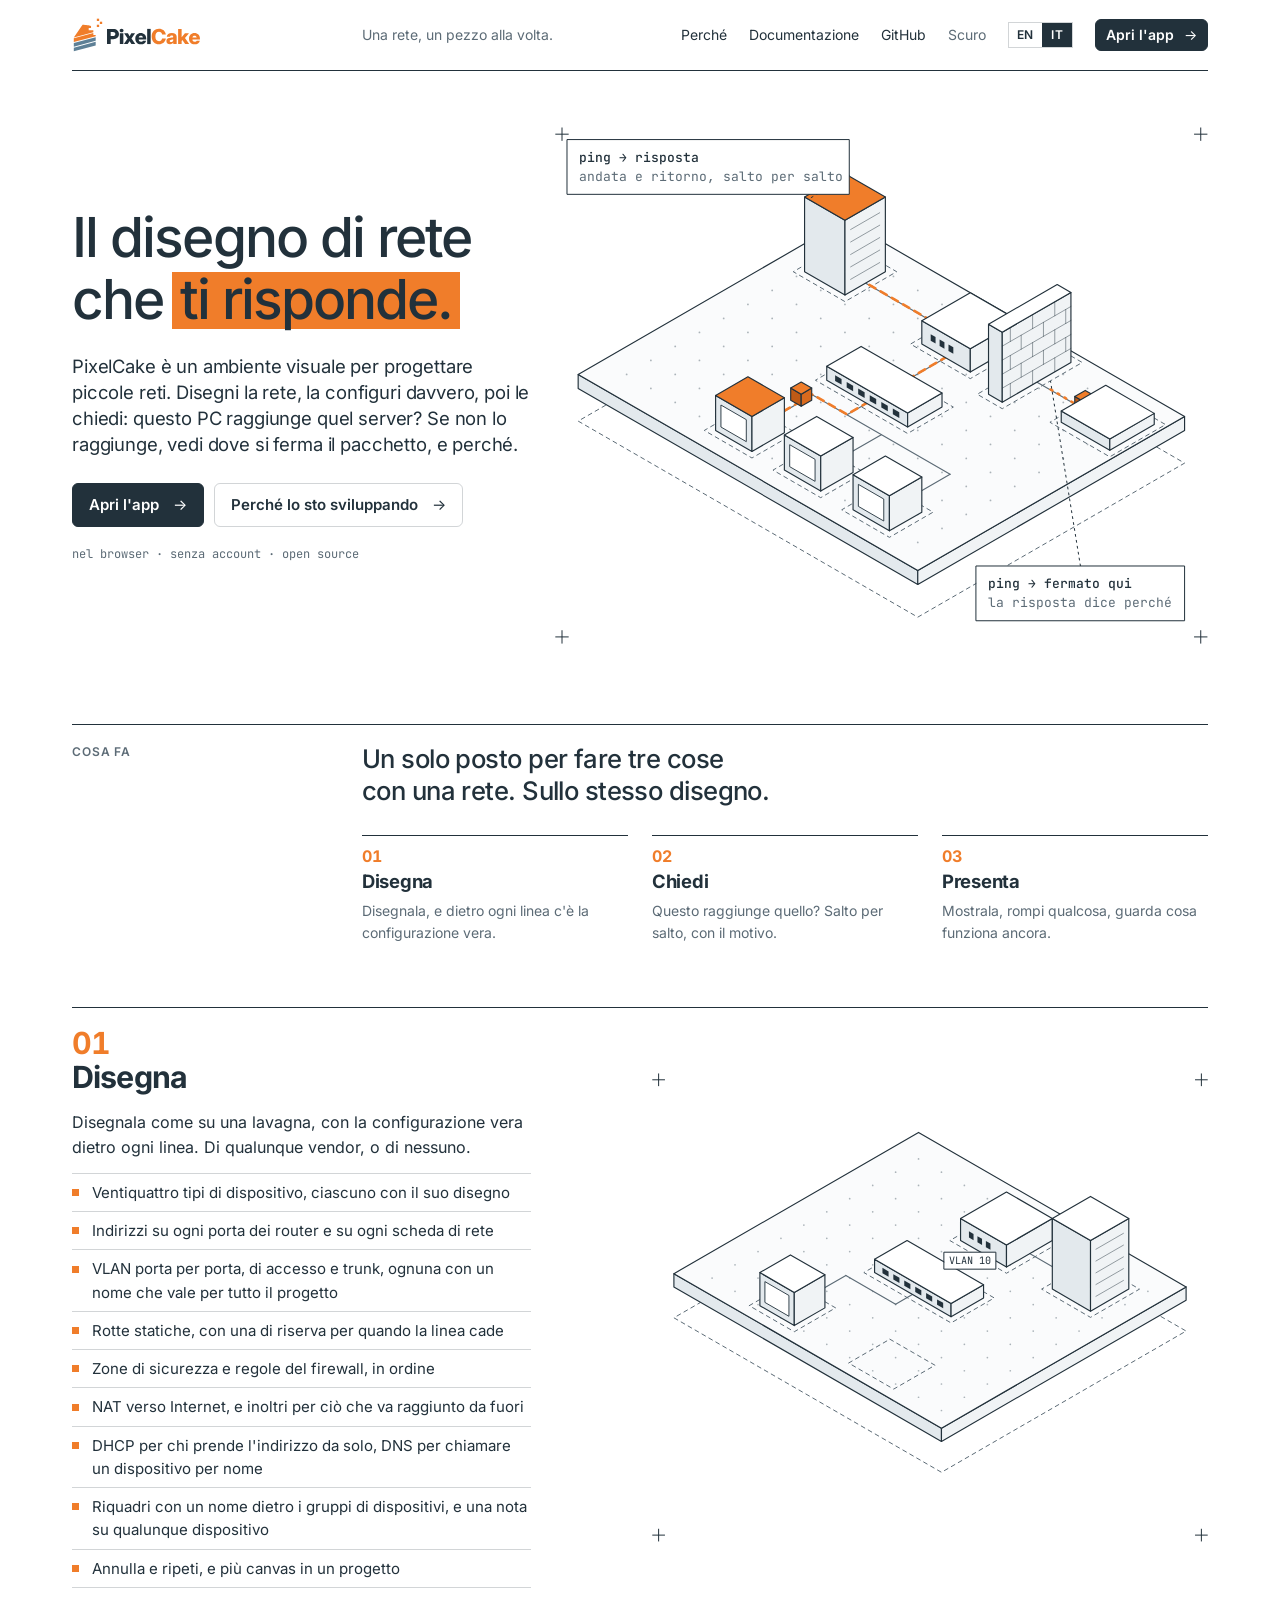
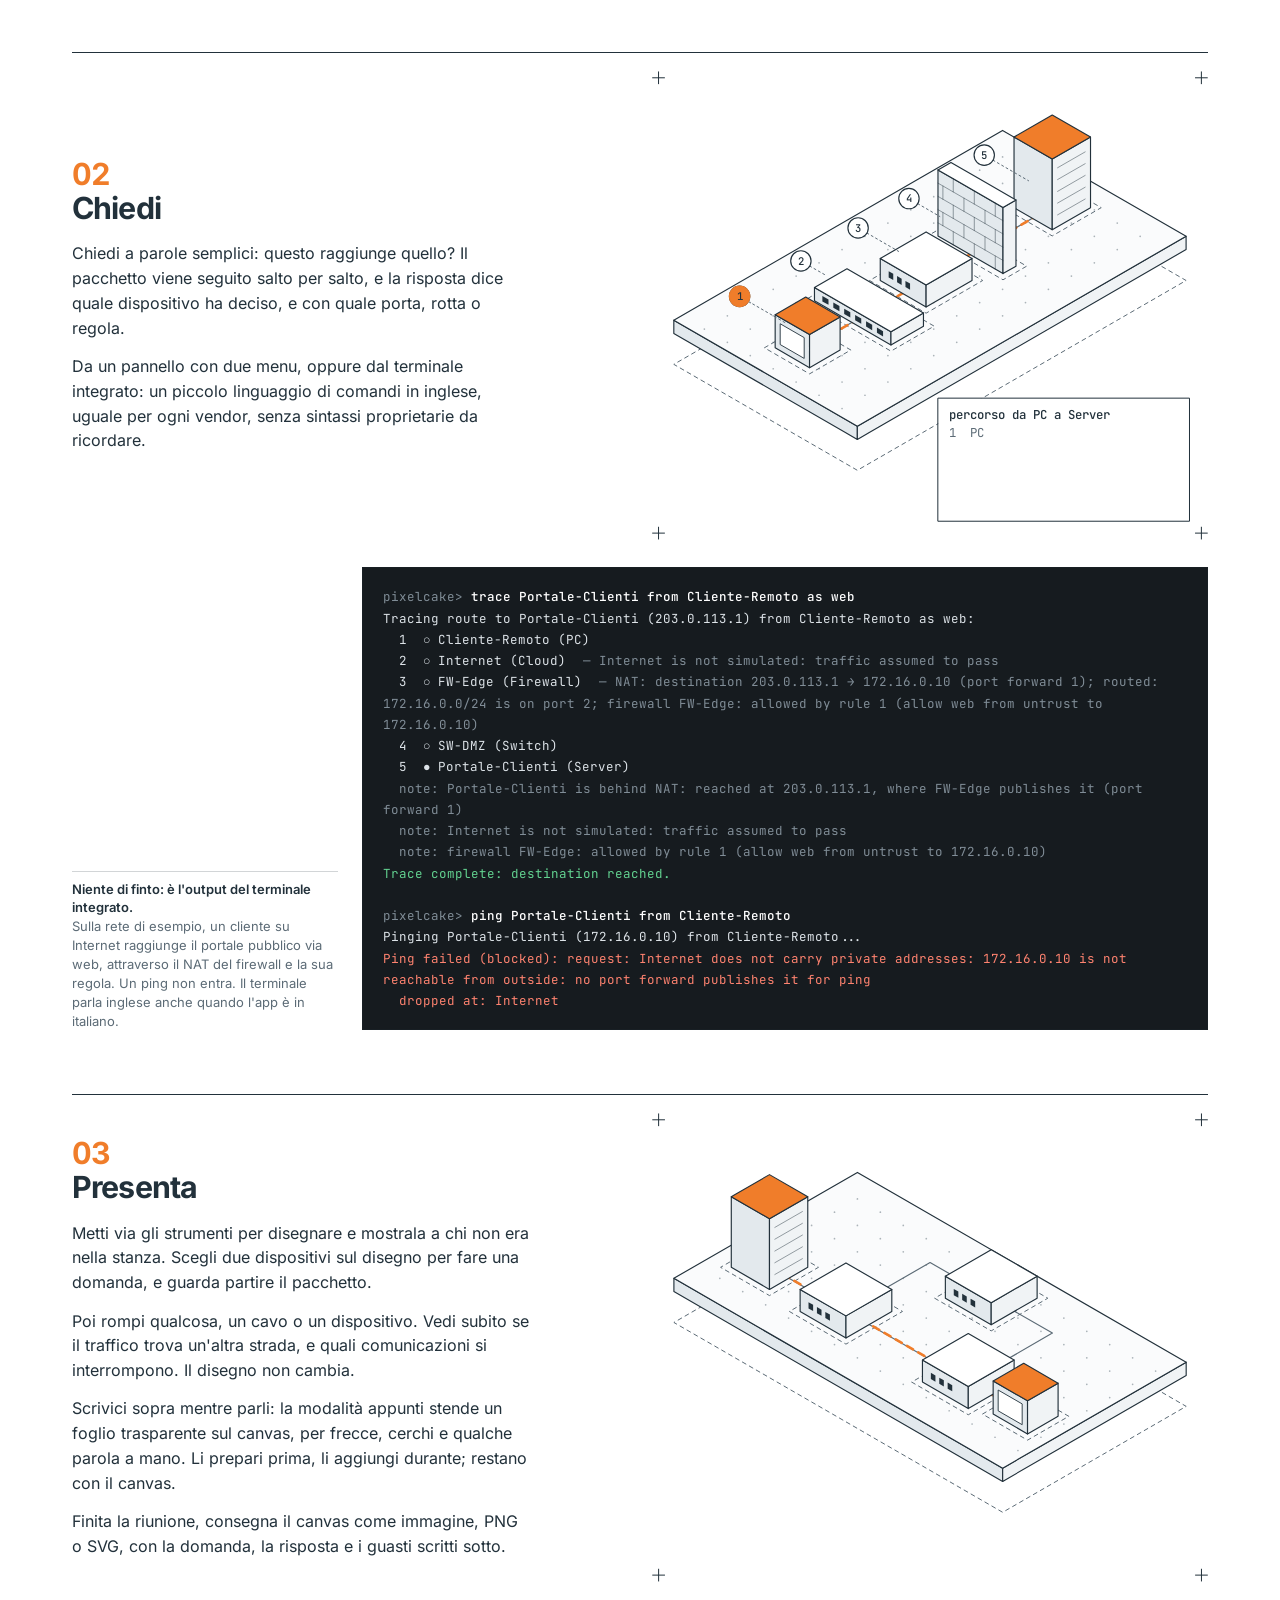
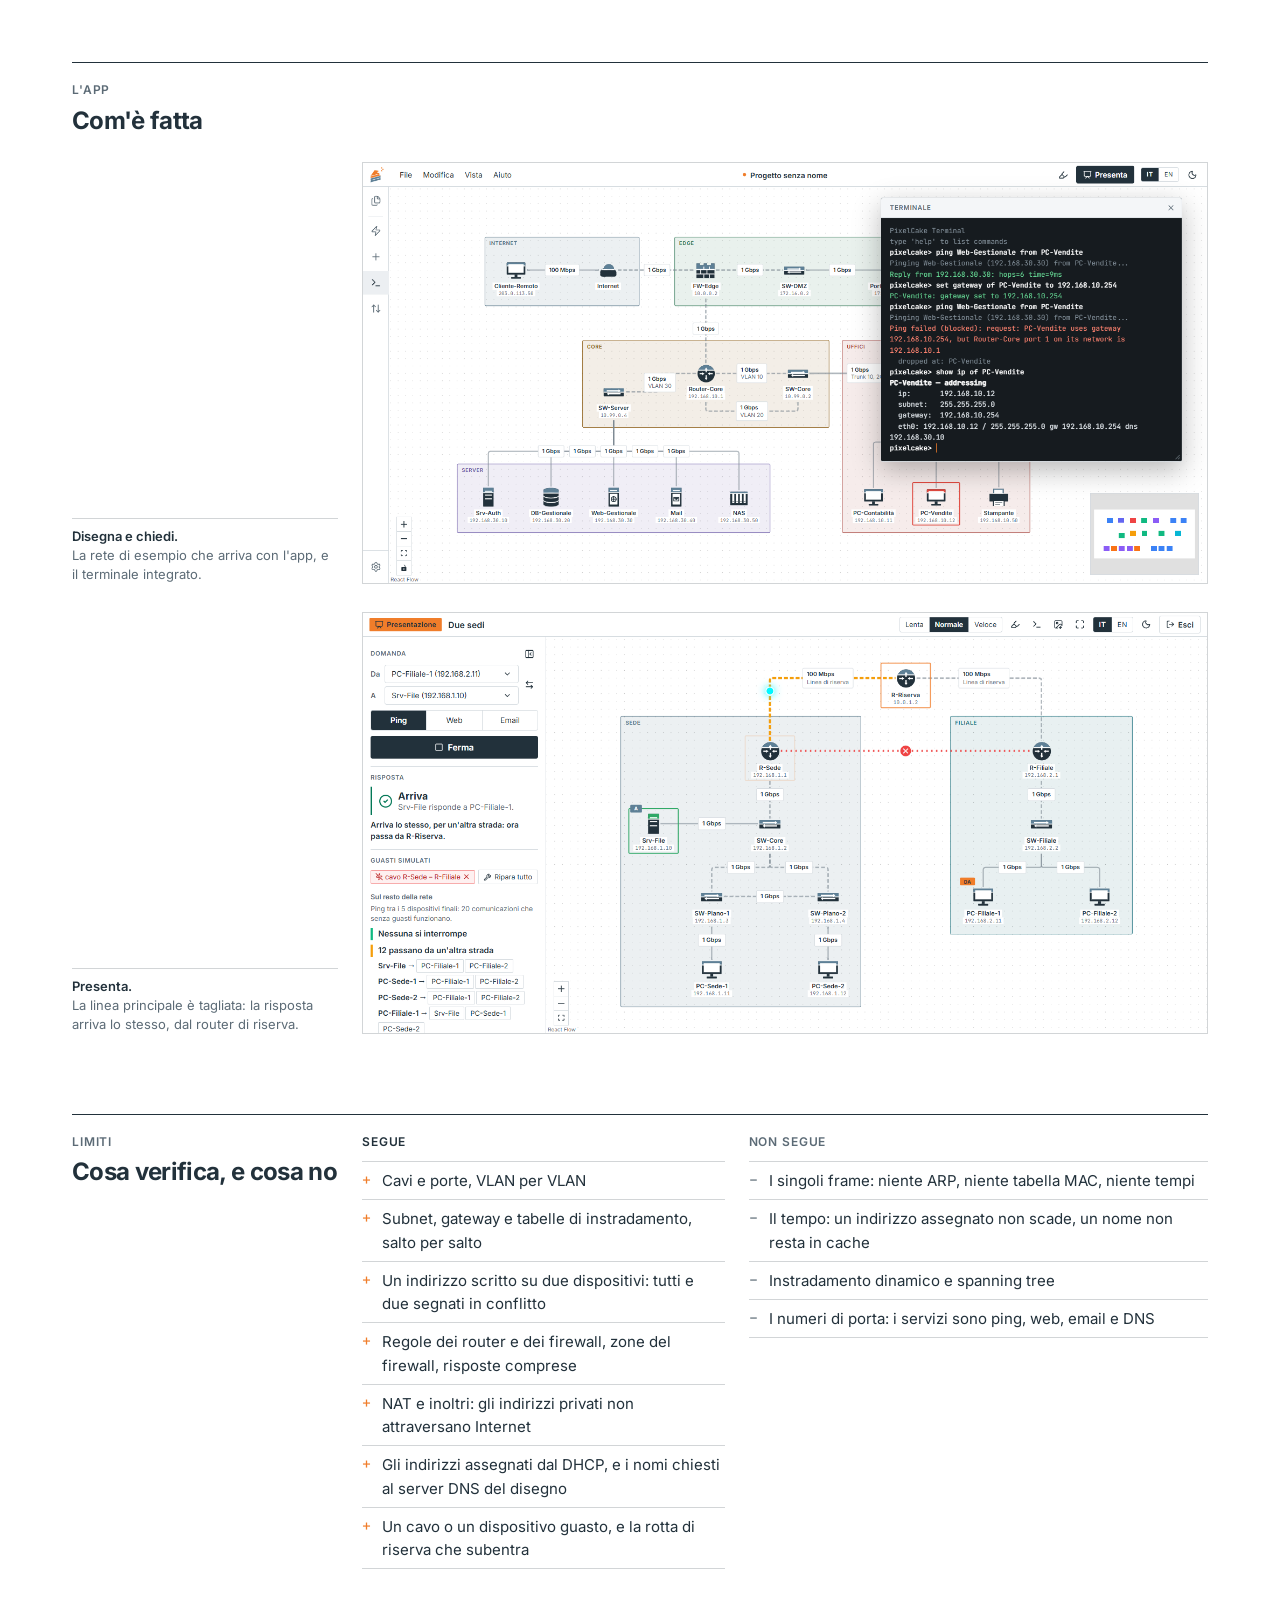
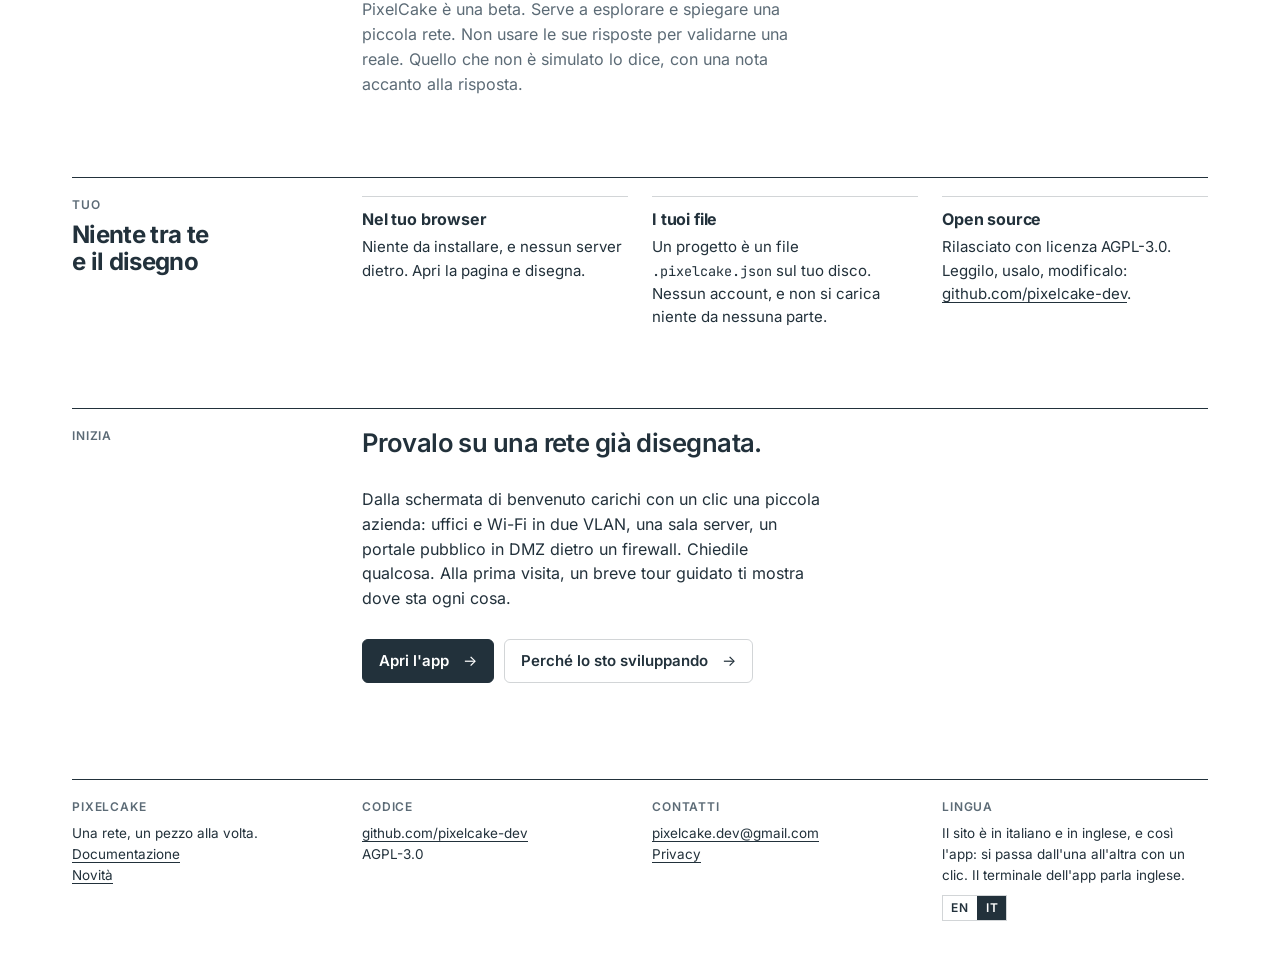
==== commit aec2521d: "The site says what the app does in 0.9.3: undo and redo, annotation mode, the guided tour, addresses" ====
--- a/it/index.html
+++ b/it/index.html
@@ -179,6 +179,7 @@
                         <li>NAT verso Internet, e inoltri per ciò che va raggiunto da fuori</li>
                         <li>DHCP per chi prende l'indirizzo da solo, DNS per chiamare un dispositivo per nome</li>
                         <li>Riquadri con un nome dietro i gruppi di dispositivi, e una nota su qualunque dispositivo</li>
+                        <li>Annulla e ripeti, e più canvas in un progetto</li>
                     </ul>
                 </div>
                 <div class="verb-drawing">
@@ -314,6 +315,11 @@
                         un'altra strada, e quali comunicazioni si interrompono. Il disegno non cambia.
                     </p>
                     <p>
+                        Scrivici sopra mentre parli: la modalità appunti stende un foglio trasparente sul canvas,
+                        per frecce, cerchi e qualche parola a mano. Li prepari prima, li aggiungi durante;
+                        restano con il canvas.
+                    </p>
+                    <p>
                         Finita la riunione, consegna il canvas come immagine, PNG o SVG, con la domanda,
                         la risposta e i guasti scritti sotto.
                     </p>
@@ -397,7 +403,8 @@
                     <ul class="ledger yes">
                         <li><span class="mark" aria-hidden="true">+</span><span>Cavi e porte, VLAN per VLAN</span></li>
                         <li><span class="mark" aria-hidden="true">+</span><span>Subnet, gateway e tabelle di instradamento, salto per salto</span></li>
-                        <li><span class="mark" aria-hidden="true">+</span><span>Zone e regole del firewall, risposte comprese</span></li>
+                        <li><span class="mark" aria-hidden="true">+</span><span>Un indirizzo scritto su due dispositivi: tutti e due segnati in conflitto</span></li>
+                        <li><span class="mark" aria-hidden="true">+</span><span>Regole dei router e dei firewall, zone del firewall, risposte comprese</span></li>
                         <li><span class="mark" aria-hidden="true">+</span><span>NAT e inoltri: gli indirizzi privati non attraversano Internet</span></li>
                         <li><span class="mark" aria-hidden="true">+</span><span>Gli indirizzi assegnati dal DHCP, e i nomi chiesti al server DNS del disegno</span></li>
                         <li><span class="mark" aria-hidden="true">+</span><span>Un cavo o un dispositivo guasto, e la rotta di riserva che subentra</span></li>
@@ -413,7 +420,7 @@
                     </ul>
                 </div>
                 <p class="c-text muted">
-                    Serve a esplorare e spiegare una piccola rete. Non usare le sue risposte
+                    PixelCake è una beta. Serve a esplorare e spiegare una piccola rete. Non usare le sue risposte
                     per validarne una reale. Quello che non è simulato lo dice, con una nota accanto alla risposta.
                 </p>
             </section>
@@ -449,6 +456,7 @@
                 <p class="c-text">
                     Dalla schermata di benvenuto carichi con un clic una piccola azienda: uffici e Wi-Fi in due VLAN,
                     una sala server, un portale pubblico in DMZ dietro un firewall. Chiedile qualcosa.
+                    Alla prima visita, un breve tour guidato ti mostra dove sta ogni cosa.
                 </p>
                 <div class="actions">
                     <a class="button" href="https://app.pixelcake.dev/">Apri l'app</a>
@@ -461,7 +469,8 @@
             <div class="col">
                 <span class="label">PixelCake</span>
                 Una rete, un pezzo alla volta.<br>
-                <a href="https://app.pixelcake.dev/docs/it/">Documentazione</a>
+                <a href="https://app.pixelcake.dev/docs/it/">Documentazione</a><br>
+                <a href="https://github.com/pixelcake-dev/pixelcake/releases" target="_blank" rel="noopener">Novità</a>
             </div>
             <div class="col">
                 <span class="label">Codice</span>
